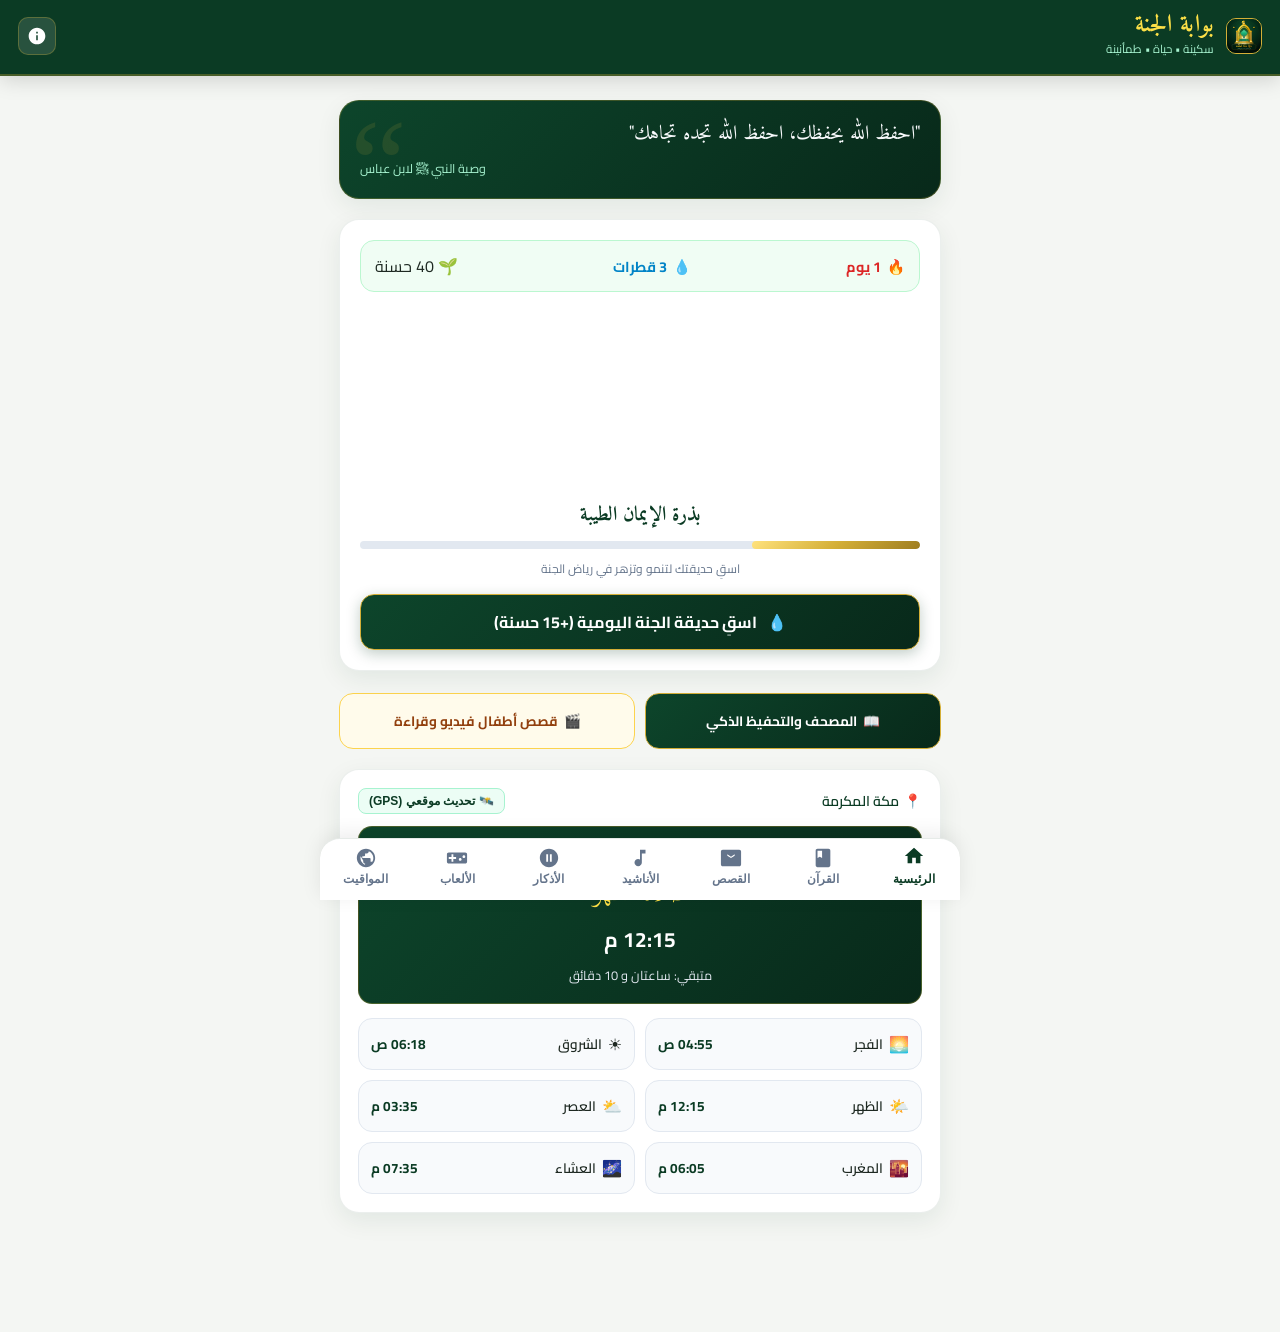
==== android/app/src/main/assets/www/index.html @ a948cb8a "Release: Bawwabat Al-Jannah v2.0 - Complete Interactive Islamic App by Eng. Islam Anwar Al-Fejem" ====
<!DOCTYPE html>
<html lang="ar" dir="rtl">
<head>
  <meta charset="UTF-8">
  <meta name="viewport" content="width=device-width, initial-scale=1.0, maximum-scale=1.0, user-scalable=no, viewport-fit=cover">
  <title>بوابة الجنة | طريقك إلى الفردوس الأعلى</title>
  <meta name="description" content="تطبيق إسلامي وثقافي وترفيهي فخم - قرآن كريم، تكرار للتحفيظ، قصص أطفال فيديو وقراءة، أناشيد، ومواقيت صلاة">
  <meta name="theme-color" content="#0B3B24">
  <meta name="apple-mobile-web-app-capable" content="yes">
  <meta name="apple-mobile-web-app-status-bar-style" content="black-translucent">
  <meta name="apple-mobile-web-app-title" content="بوابة الجنة">
  <link rel="icon" type="image/svg+xml" href="./assets/icons/app-icon.svg">
  <link rel="manifest" href="./manifest.json">
  
  <!-- CSS Stylesheets -->
  <link rel="stylesheet" href="./css/style.css">
  <link rel="stylesheet" href="./css/responsive.css">
  <link rel="stylesheet" href="./css/animations.css">
</head>
<body>

  <!-- ===================================================================
       الشريط العلوي (App Header)
  =================================================================== -->
  <header class="app-header">
    <div class="header-brand">
      <img src="./assets/icons/app-icon.svg" alt="شعار بوابة الجنة" class="header-logo-icon">
      <div class="header-title-group">
        <h1 id="top-bar-title">بوابة الجنة</h1>
        <span>سكينة • حياة • طمأنينة</span>
      </div>
    </div>
    <div class="header-actions">
      <button class="btn-header-icon" id="btn-header-about" title="حول التطبيق والتوثيق">
        <svg viewBox="0 0 24 24" width="20" height="20" fill="currentColor">
          <path d="M12 2C6.48 2 2 6.48 2 12s4.48 10 10 10 10-4.48 10-10S17.52 2 12 2zm1 15h-2v-6h2v6zm0-8h-2V7h2v2z"/>
        </svg>
      </button>
    </div>
  </header>

  <!-- ===================================================================
       حاوية الشاشات الرئيسية
  =================================================================== -->
  <main class="app-container">

    <!-- 1. الشاشة الرئيسية (Home Screen) -->
    <section class="app-screen active" id="screen-home">
      <!-- الاقتباس والنفحة اليومية -->
      <div class="daily-quote-card">
        <span class="quote-badge">إشراقة اليوم المباركة</span>
        <div class="quote-body" id="daily-quote-text">"أَلَا بِذِكْرِ اللَّهِ تَطْمَئِنُّ الْقُلُوبُ"</div>
        <div class="quote-source" id="daily-quote-source">سورة الرعد: 28</div>
      </div>

      <!-- حديقة الفردوس الافتراضية (نظام الجذب الذكي والإدمان الإيجابي) -->
      <div class="garden-hero-card">
        <div class="garden-stats-bar">
          <div class="streak-pill">
            <span>🔥</span>
            <span id="streak-count-val">1 يوم</span>
          </div>
          <div class="water-pill">
            <span>💧</span>
            <span id="water-drops-val">3 قطرات</span>
          </div>
          <div class="xp-pill">
            <span>🌱</span>
            <span id="garden-xp-val">40 حسنة</span>
          </div>
        </div>

        <div class="garden-visual-stage" id="garden-visual-stage">
          <!-- يتم حقن رسمة الشجرة التفاعلية هنا -->
        </div>

        <div class="garden-level-tag" id="garden-level-name">بذرة الإيمان الطيبة</div>
        <div class="garden-progress-wrapper">
          <div class="garden-progress-bar" id="garden-progress-bar" style="width: 30%;"></div>
        </div>
        <div class="garden-progress-label" id="garden-progress-label">اسقِ حديقتك لتنمو وتزهر في رياض الجنة</div>

        <button class="btn-water-garden" id="btn-water-garden">
          <span>💧</span>
          <span>اسقِ حديقة الجنة اليومية (+15 حسنة)</span>
        </button>

        <!-- أوسمة وشارات الإنجاز -->
        <div class="garden-badges-list" id="garden-badges-list">
          <!-- محقونة برمجياً -->
        </div>
      </div>

      <!-- روابط الوصول السريع لأقسام الصغار والقرآن -->
      <div style="display: grid; grid-template-columns: 1fr 1fr; gap: 10px; margin-bottom: 20px;">
        <button class="btn-kids-action btn-read" data-goto="quran" style="padding: 14px 10px;">
          <span>📖</span>
          <span>المصحف والتحفيظ الذكي</span>
        </button>
        <button class="btn-kids-action btn-watch" data-goto="kids_stories" style="padding: 14px 10px;">
          <span>🎬</span>
          <span>قصص أطفال فيديو وقراءة</span>
        </button>
      </div>

      <!-- بطاقة مواقيت الصلاة السريعة والعد التنازلي -->
      <div class="prayer-summary-card">
        <div class="location-bar">
          <div class="city-pill">
            <span>📍</span>
            <span id="current-city-label">مكة المكرمة</span>
          </div>
          <button class="btn-gps" id="btn-gps-location">
            <span>🛰️</span>
            <span>تحديث موقعي (GPS)</span>
          </button>
        </div>

        <div class="next-prayer-hero">
          <div class="next-prayer-title">الصلاة القادمة بإذن الله</div>
          <div class="next-prayer-name" id="next-prayer-name">صلاة الظهر</div>
          <div class="next-prayer-time" id="next-prayer-time">12:15 م</div>
          <div class="next-prayer-countdown" id="next-prayer-countdown">متبقي: ساعتان و 10 دقائق</div>
        </div>

        <div class="prayers-grid">
          <div class="prayer-grid-item">
            <div class="prayer-label-group">
              <span>🌅</span>
              <span class="prayer-name">الفجر</span>
            </div>
            <span class="prayer-time-val" id="time-fajr">04:55 ص</span>
          </div>
          <div class="prayer-grid-item">
            <div class="prayer-label-group">
              <span>☀️</span>
              <span class="prayer-name">الشروق</span>
            </div>
            <span class="prayer-time-val" id="time-sunrise">06:18 ص</span>
          </div>
          <div class="prayer-grid-item">
            <div class="prayer-label-group">
              <span>🌤️</span>
              <span class="prayer-name">الظهر</span>
            </div>
            <span class="prayer-time-val" id="time-dhuhr">12:15 م</span>
          </div>
          <div class="prayer-grid-item">
            <div class="prayer-label-group">
              <span>⛅</span>
              <span class="prayer-name">العصر</span>
            </div>
            <span class="prayer-time-val" id="time-asr">03:35 م</span>
          </div>
          <div class="prayer-grid-item">
            <div class="prayer-label-group">
              <span>🌇</span>
              <span class="prayer-name">المغرب</span>
            </div>
            <span class="prayer-time-val" id="time-maghrib">06:05 م</span>
          </div>
          <div class="prayer-grid-item">
            <div class="prayer-label-group">
              <span>🌌</span>
              <span class="prayer-name">العشاء</span>
            </div>
            <span class="prayer-time-val" id="time-isha">07:35 م</span>
          </div>
        </div>
      </div>
    </section>

    <!-- 2. شاشة القرآن الكريم الشامل والتحفيظ الذكي -->
    <section class="app-screen" id="screen-quran">
      <div class="quran-header-bar">
        <input type="text" id="quran-search-input" class="quran-search-input" placeholder="🔍 ابحث عن سورة بالاسم أو الرقم...">
      </div>

      <!-- بطاقة ميزة تكرار التحفيظ للأطفال والكبار -->
      <div style="background: #FEFCE8; border: 1.5px solid #FDE047; border-radius: var(--radius-md); padding: 12px 14px; margin-bottom: 14px; display: flex; align-items: center; gap: 10px;">
        <span style="font-size: 1.8rem;">🔁</span>
        <div>
          <div style="font-weight: bold; color: #854D0E; font-size: 0.95rem;">ميزة التحفيظ الذكي والتكرار</div>
          <div style="font-size: 0.78rem; color: #713F12;">اختر أي سورة واضغط على (حَفِّظْ) لتكرار الآيات مع ترديد الأطفال بصوت الشيخ الحصري!</div>
        </div>
      </div>

      <div id="quran-surahs-list">
        <!-- محقونة برمجياً -->
      </div>
    </section>

    <!-- 3. شاشة قصص الأطفال الدينية والتربوية (فيديو وقراءة) -->
    <section class="app-screen" id="screen-kids_stories">
      <div style="background: var(--emerald-gradient); color: #FFF; border-radius: var(--radius-md); padding: 16px; margin-bottom: 16px; border: 1.5px solid var(--gold-primary);">
        <h3 style="font-family: 'Amiri', serif; font-size: 1.4rem; color: var(--gold-light); margin-bottom: 4px;">مسرح وقصص براعم الجنة 🌟</h3>
        <p style="font-size: 0.85rem; color: #A7F3D0; line-height: 1.5;">مكتبة ساحرة من قصص بر الأم، عظمة الصلاة، ومواقف الأنبياء معروضة بالقراءة التفاعلية والفيديو الممتع!</p>
      </div>

      <div class="kids-stories-cards-grid" id="kids-stories-cards-grid">
        <!-- محقونة برمجياً -->
      </div>
    </section>

    <!-- 4. شاشة الصوتيات والأناشيد المبهجة بدون إيقاع -->
    <section class="app-screen" id="screen-audio">
      <div style="background: #FFFBEB; border: 1px solid #FDE68A; border-radius: var(--radius-md); padding: 12px 14px; margin-bottom: 14px;">
        <span style="font-weight: bold; color: #92400E; font-size: 0.9rem;">أناشيد وتلاوات نقية بدون إيقاع 🎶</span>
        <p style="font-size: 0.78rem; color: #78350F; margin-top: 2px;">أناشيد مبهجة للأطفال عن الأم والصلاة، وتلاوات قرآنية خاشعة تبعث على السكينة.</p>
      </div>

      <div class="audio-tracks-list" id="audio-tracks-list">
        <!-- محقونة برمجياً -->
      </div>
    </section>

    <!-- 5. شاشة الأذكار وحصن المسلم والرقية -->
    <section class="app-screen" id="screen-dhikr">
      <!-- المسبحة الإلكترونية الذكية -->
      <div class="tasbeeh-card">
        <select class="tasbeeh-phrase-select" id="tasbeeh-phrase-select">
          <option value="سبحان الله وبحمده">سُبْحَانَ اللَّهِ وَبِحَمْدِهِ</option>
          <option value="الحمد لله">الْحَمْدُ لِلَّهِ</option>
          <option value="لا إله إلا الله">لَا إِلَهَ إِلَّا اللَّهُ</option>
          <option value="الله أكبر">اللَّهُ أَكْبَرُ</option>
          <option value="أستغفر الله وأتوب إليه">أَسْتَغْفِرُ اللَّهَ وَأَتُوبُ إِلَيْهِ</option>
          <option value="اللهم صل وسلم على نبينا محمد">اللَّهُمَّ صَلِّ وَسَلِّمْ عَلَى نَبِيِّنَا مُحَمَّدٍ</option>
          <option value="لا حول ولا قوة إلا بالله">لَا حَوْلَ وَلَا قُوَّةَ إِلَّا بِاللَّهِ</option>
        </select>

        <button class="tasbeeh-ring-btn" id="tasbeeh-click-btn">
          <span class="tasbeeh-val" id="tasbeeh-display-val">0</span>
          <span class="tasbeeh-label">اضغط للتسبيح</span>
        </button>

        <div class="tasbeeh-controls">
          <button class="btn-reset-tasbeeh" id="btn-reset-tasbeeh">تصفير العداد</button>
          <div class="tasbeeh-total-text">مجموع التسبيحات: <strong id="tasbeeh-total-val">0</strong></div>
        </div>
      </div>

      <!-- فئات الأذكار والرقية الشرعية -->
      <div class="dhikr-tabs-nav" id="dhikr-tabs-nav">
        <!-- محقونة برمجياً -->
      </div>

      <div class="dhikr-items-list" id="dhikr-items-list">
        <!-- محقونة برمجياً -->
      </div>
    </section>

    <!-- 6. شاشة الألعاب والألغاز الخرافية (الإدمان الإيجابي) -->
    <section class="app-screen" id="screen-games">
      <!-- لعبة بطاقات الجنة السحرية (Memory Match Game) -->
      <div class="memory-game-card">
        <div class="game-card-header">
          <div class="game-title">لعبة بطاقات الجنة السحرية 🎴</div>
          <button class="btn-reset-tasbeeh" id="btn-restart-memory" style="background: var(--gold-gradient); color: #062215;">لعبة جديدة 🔄</button>
        </div>
        <p style="font-size: 0.8rem; color: var(--text-muted); margin-bottom: 10px;">طابق أزواج الرموز الإيمانية بأقل عدد حركات لكسب ماء الحديقة والحسنات:</p>
        
        <div class="memory-stats-bar">
          <div>الحركات: <span id="memory-moves-val" style="color: var(--primary-emerald);">0</span></div>
          <div>التطابق: <span id="memory-matches-val" style="color: var(--gold-primary);">0/8</span></div>
          <div>الوقت: <span id="memory-timer-val" style="color: #0284C7;">00:00</span></div>
        </div>

        <div class="memory-board-grid" id="memory-board-grid"></div>

        <div class="memory-victory-modal" id="memory-victory-modal" style="display: none;">
          <h3 style="color: #166534; margin-bottom: 6px;">مبارك يا بطل! انتصار رائع 🏆✨</h3>
          <p style="font-size: 0.9rem; margin-bottom: 10px;">أتممت اللعبة في <strong id="victory-moves-val"></strong> واستغرقت <strong id="victory-time-val"></strong></p>
          <div style="font-weight: bold; color: var(--gold-primary);">نلت +30 حسنة وقطرة ماء إضافية لحديقتك! 💧🌱</div>
        </div>
      </div>

      <!-- تحدي بوابة الجنة الثقافي -->
      <div class="quiz-game-card">
        <div class="game-card-header">
          <div class="game-title">مسابقة فرسان الجنة الثقافية ⚔️</div>
          <span class="quiz-progress-badge" id="quiz-progress-text">السؤال 1 من 8</span>
        </div>

        <div id="quiz-active-area">
          <div class="quiz-question-title" id="quiz-question-title">جارٍ تحميل السؤال...</div>
          <div class="quiz-options-list" id="quiz-options-list"></div>
          <div class="quiz-feedback-box" id="quiz-feedback-box" style="display: none;"></div>
          <button class="btn-game-action" id="btn-next-question" style="display: none;">السؤال التالي ⬅️</button>
        </div>

        <div id="quiz-summary-area" style="display: none; text-align: center; padding: 20px 0;">
          <h3 style="color: var(--primary-emerald); margin-bottom: 8px;">مبارك! أتممت التحدي بنجاح 🏆</h3>
          <p style="font-size: 1.1rem; margin-bottom: 14px;">نتيجتك: <strong id="quiz-final-score">8 من 8</strong></p>
          <button class="btn-game-action" id="btn-restart-quiz">خوض التحدي من جديد 🔄</button>
        </div>
      </div>

      <!-- لغز اليوم -->
      <div class="riddle-game-card">
        <div class="game-card-header">
          <div class="game-title">لغز وفكرة اليوم 💡</div>
        </div>
        <p id="riddle-title" style="font-size: 1rem; font-weight: 600; line-height: 1.6; margin-bottom: 10px;"></p>
        <div id="riddle-hint-text" style="font-size: 0.8rem; color: var(--text-muted); margin-bottom: 12px;"></div>
        <div id="riddle-answer-box" style="display: none; background: #ECFDF5; border: 1px solid #A7F3D0; color: #065F46; padding: 12px; border-radius: 8px; font-weight: bold; margin-bottom: 12px;"></div>
        <div style="display: flex; gap: 10px;">
          <button class="btn-game-action" id="btn-reveal-riddle">اكشف الإجابة 🔍</button>
          <button class="btn-game-action" id="btn-next-riddle" style="background: #FFF; color: var(--primary-emerald); border-color: #CBD5E1;">لغز آخر 🎲</button>
        </div>
      </div>

      <!-- لعبة ترتيب كلمات الحديث الشريف -->
      <div class="word-game-card">
        <div class="game-card-header">
          <div class="game-title">رتّب الحديث النبوي الشريف 📜</div>
        </div>
        <p style="font-size: 0.85rem; color: var(--text-muted);">انقر على الكلمات بالترتيب الصحيح لتكوين الحديث النبوي الشريف:</p>
        <div class="word-arranged-container" id="word-arranged-container"></div>
        <div class="word-pool-container" id="word-pool-container"></div>
        <div class="word-game-result" id="word-game-result" style="display: none;"></div>
        <div style="display: flex; gap: 10px; margin-top: 10px;">
          <button class="btn-game-action" id="btn-check-word-arrange">تحقق من الترتيب ✨</button>
          <button class="btn-game-action" id="btn-reset-word-arrange" style="background: #FEE2E2; color: #DC2626; border-color: #FCA5A5;">إعادة 🔄</button>
        </div>
      </div>
    </section>

    <!-- 7. شاشة أدوات المسلم والمواقيت والقبلة الحية -->
    <section class="app-screen" id="screen-tools">
      <!-- اختيار المدينة وتحديد الموقع -->
      <div class="prayer-summary-card">
        <div class="location-bar">
          <span style="font-weight: bold; color: var(--primary-emerald);">تحديد موقعك لمواقيت دقيقة:</span>
        </div>
        <select id="city-selector" style="width: 100%; padding: 10px; border-radius: 8px; border: 1px solid #CBD5E1; margin-bottom: 10px; font-family: 'Cairo', sans-serif;">
          <option value="مكة المكرمة (أم القرى)">مكة المكرمة (أم القرى)</option>
          <option value="المدينة المنورة">المدينة المنورة</option>
          <option value="القدس الشريف">القدس الشريف</option>
          <option value="القاهرة">القاهرة</option>
          <option value="الرياض">الرياض</option>
          <option value="دبي">دبي</option>
          <option value="عَمّان">عَمّان</option>
          <option value="بغداد">بغداد</option>
          <option value="إسطنبول">إسطنبول</option>
          <option value="الرباط">الرباط</option>
        </select>
        <div id="location-status-text" style="font-size: 0.78rem; color: var(--text-muted); margin-bottom: 14px;"></div>

        <h4 style="color: var(--primary-emerald); margin: 14px 0 8px; font-size: 0.95rem;">التحكم بتنبيهات الأذان لكل صلاة:</h4>
        <div style="display: flex; flex-direction: column; gap: 8px;">
          <label style="display: flex; justify-content: space-between; align-items: center; background: #F8FAFC; padding: 8px 12px; border-radius: 8px; font-size: 0.88rem;">
            <span>أذان الفجر</span>
            <input type="checkbox" id="notif-fajr" class="prayer-notif-switch" checked>
          </label>
          <label style="display: flex; justify-content: space-between; align-items: center; background: #F8FAFC; padding: 8px 12px; border-radius: 8px; font-size: 0.88rem;">
            <span>أذان الظهر</span>
            <input type="checkbox" id="notif-dhuhr" class="prayer-notif-switch" checked>
          </label>
          <label style="display: flex; justify-content: space-between; align-items: center; background: #F8FAFC; padding: 8px 12px; border-radius: 8px; font-size: 0.88rem;">
            <span>أذان العصر</span>
            <input type="checkbox" id="notif-asr" class="prayer-notif-switch" checked>
          </label>
          <label style="display: flex; justify-content: space-between; align-items: center; background: #F8FAFC; padding: 8px 12px; border-radius: 8px; font-size: 0.88rem;">
            <span>أذان المغرب</span>
            <input type="checkbox" id="notif-maghrib" class="prayer-notif-switch" checked>
          </label>
          <label style="display: flex; justify-content: space-between; align-items: center; background: #F8FAFC; padding: 8px 12px; border-radius: 8px; font-size: 0.88rem;">
            <span>أذان العشاء</span>
            <input type="checkbox" id="notif-isha" class="prayer-notif-switch" checked>
          </label>
        </div>
      </div>

      <!-- بوصلة القبلة التفاعلية الحية -->
      <div class="qibla-card">
        <h3 style="font-family: 'Amiri', serif; color: var(--primary-emerald); font-size: 1.5rem;">بوصلة القبلة التفاعلية الحية</h3>
        <p style="font-size: 0.8rem; color: var(--text-muted); margin-bottom: 10px;">وجّه هاتفك نحو الكعبة المشرفة في مكة المكرمة</p>
        
        <button id="btn-qibla-permission" style="display: none; background: var(--gold-primary); color: #062215; border: none; padding: 6px 14px; border-radius: 20px; font-weight: bold; margin-bottom: 10px; cursor: pointer;">
          تفعيل حساس الحركة في الهاتف 🧭
        </button>

        <div class="compass-container" id="compass-container">
          <div class="compass-disc" id="compass-disc">
            <span class="compass-marker marker-n">ش</span>
            <span class="compass-marker marker-s">ج</span>
            <span class="compass-marker marker-e">ق</span>
            <span class="compass-marker marker-w">غ</span>
          </div>
          <div class="kaaba-needle" id="kaaba-needle">
            <span class="kaaba-icon-pointer">🕋</span>
          </div>
          <div class="compass-center-pivot"></div>
        </div>

        <div class="qibla-angle-badge">زاوية القبلة: <span id="qibla-angle-val">0°</span></div>
        <div class="qibla-status-desc" id="qibla-status-desc">جارٍ موازنة الحساسات...</div>

        <!-- شريط تحريك تجريبي للأجهزة التي لا تملك حساس جيروسكوب -->
        <div style="margin-top: 16px; padding: 10px; background: #F8FAFC; border-radius: 8px;">
          <div style="font-size: 0.75rem; color: var(--text-muted); margin-bottom: 4px;">تجربة تدوير الهاتف يدوياً (للاختبار والمحاكاة):</div>
          <input type="range" id="qibla-manual-slider" min="0" max="360" value="0" style="width: 100%; accent-color: var(--primary-emerald);">
        </div>
      </div>
    </section>

    <!-- 8. شاشة حول التطبيق والتوثيق الحصري الصارم -->
    <section class="app-screen" id="screen-about">
      <div class="about-hero-card">
        <img src="./assets/icons/app-icon.svg" alt="بوابة الجنة" class="about-app-logo">
        <h2 class="about-title">تطبيق بوابة الجنة</h2>
        <div class="about-version">الإصدار 2.0.0 الماسي (النسخة المتكاملة للمتاجر)</div>

        <!-- التوثيق الرسمي الصارم والحصري كما طلب المستخدم نصاً دون أي تعديل -->
        <div class="official-credits-banner">
          <div class="credits-badge-label">التوثيق والحقوق الحصرية</div>
          <p class="official-statement-text">
            تم عمل وتطوير هذا التطبيق بواسطة <span class="gold-highlight">المهندسة إسلام أنور الفجم</span>
          </p>
        </div>

        <p style="font-size: 0.9rem; line-height: 1.7; color: var(--text-dark); margin: 16px 0;">
          تطبيق "بوابة الجنة" صُمّم بعناية ليكون دليلك ورفيقك اليومي نحو الفردوس الأعلى، جامعاً بين القرآن الكريم وتكرار التحفيظ للأطفال، قصص بر الوالدين والصلاة، الألعاب الذكية الإدمانية، والسكينة الإيمانية.
        </p>

        <!-- سياسة الخصوصية وحماية الملفات -->
        <div class="privacy-notice-box">
          <h4>🛡️ الخصوصية التامة وحماية البيانات:</h4>
          <p>
            • جميع بياناتك من تتابع الأيام، سقاية الحديقة، والتسبيحات تُحفظ محلياً 100% داخل هاتفك ولا تُرسل لأي خادم خارجي.<br>
            • إحداثيات الموقع الجغرافي تُستخدم فقط داخل جهازك لحساب مواقيت الصلاة واتجاه القبلة ولا يتم تسجيلها نهائياً.<br>
            • التطبيق خالٍ تماماً من الإعلانات المزعجة ومن أي علامات تجارية أو استضافات خارجية.
          </p>
        </div>
      </div>
    </section>

  </main>

  <!-- ===================================================================
       المشغل الصوتي المصغر (Mini Floating Audio Player)
  =================================================================== -->
  <div class="mini-player" id="mini-player">
    <div class="mini-progress-bar">
      <div class="mini-progress-fill" id="mini-progress-fill"></div>
    </div>
    <div class="mini-player-left">
      <div class="mini-track-icon">
        <svg viewBox="0 0 24 24" width="20" height="20" fill="currentColor">
          <path d="M12 3v10.55c-.59-.34-1.27-.55-2-.55-2.21 0-4 1.79-4 4s1.79 4 4 4 4-1.79 4-4V7h4V3h-6z"/>
        </svg>
      </div>
      <div class="mini-track-meta">
        <div class="mini-track-title" id="mini-track-title">تلاوة خاشعة</div>
        <div class="mini-track-artist" id="mini-track-artist">مشاري العفاسي</div>
      </div>
    </div>
    <div class="mini-player-controls">
      <button class="btn-mini-play" id="mini-play-btn" title="تشغيل / إيقاف">
        <svg viewBox="0 0 24 24" width="20" height="20" fill="currentColor">
          <path id="mini-play-icon" d="M8 5v14l11-7z"/>
        </svg>
      </button>
    </div>
  </div>

  <!-- ===================================================================
       مشغل الصوت الكامل (Full Screen Modal Player)
  =================================================================== -->
  <div class="full-player-modal" id="full-player-modal">
    <div class="player-modal-top">
      <button class="btn-modal-close" id="player-modal-close">✕</button>
      <span style="font-weight: 600; font-size: 0.9rem; color: var(--gold-light);">مشغل بوابة الجنة الصوتي</span>
      <div style="width: 40px;"></div>
    </div>

    <div class="player-modal-center">
      <div class="player-vinyl-disc" id="player-vinyl-disc">
        <div class="disc-inner-artwork" style="font-size: 1rem; text-align: center; line-height: 1.2;">بوابة<br>الجنة</div>
      </div>
      <span class="full-track-category" id="full-track-category">تلاوات خاشعة</span>
      <h2 class="full-track-title" id="full-track-title">سورة الفاتحة وآية الكرسي</h2>
      <div class="full-track-artist" id="full-track-artist">الشيخ مشاري راشد العفاسي</div>
    </div>

    <div class="player-modal-bottom">
      <div class="player-slider-row">
        <input type="range" class="player-progress-input" id="player-progress" min="0" max="100" value="0">
        <div class="player-time-labels">
          <span id="player-current-time">00:00</span>
          <span id="player-total-time">00:00</span>
        </div>
      </div>

      <div class="player-controls-row">
        <button class="btn-player-action" id="player-prev-btn" title="السابق">
          <svg viewBox="0 0 24 24" width="28" height="28" fill="currentColor">
            <path d="M6 6h2v12H6zm3.5 6l8.5 6V6z"/>
          </svg>
        </button>
        <button class="btn-full-play" id="full-play-btn" title="تشغيل / إيقاف">
          <svg viewBox="0 0 24 24" width="32" height="32" fill="currentColor">
            <path id="full-play-icon" d="M8 5v14l11-7z"/>
          </svg>
        </button>
        <button class="btn-player-action" id="player-next-btn" title="التالي">
          <svg viewBox="0 0 24 24" width="28" height="28" fill="currentColor">
            <path d="M6 18l8.5-6L6 6v12zM16 6v12h2V6h-2z"/>
          </svg>
        </button>
      </div>

      <div class="player-options-row">
        <button class="btn-player-opt" id="player-loop-btn" title="تكرار المقطع">تكرار 🔁</button>
        <button class="btn-player-opt" id="player-speed-btn" title="سرعة التشغيل">1.0x</button>
        <button class="btn-player-opt" id="player-sleep-btn" title="مؤقت النوم لإيقاف الصوت تلقائياً">مؤقت ⏱️</button>
      </div>
    </div>
  </div>

  <!-- ===================================================================
       نافذة المصحف الشريف وعرض الآيات المريح مع شريط تكرار التحفيظ
  =================================================================== -->
  <div class="quran-mushaf-modal" id="quran-mushaf-modal">
    <div class="mushaf-modal-header">
      <button class="btn-modal-close" id="btn-close-quran-reader">✕</button>
      <div style="text-align: center;">
        <div class="mushaf-header-title" id="mushaf-surah-title">سُورَةُ الفَاتِحَة</div>
        <div class="mushaf-header-sub" id="mushaf-surah-meta">مكية • 7 آيات</div>
      </div>
      <div style="display: flex; gap: 6px;">
        <button id="btn-quran-font-plus" style="background: rgba(255,255,255,0.15); border: none; color: #FFF; width: 34px; height: 34px; border-radius: 8px; font-weight: bold; cursor: pointer;">A+</button>
        <button id="btn-quran-font-minus" style="background: rgba(255,255,255,0.15); border: none; color: #FFF; width: 34px; height: 34px; border-radius: 8px; font-weight: bold; cursor: pointer;">A-</button>
      </div>
    </div>

    <div class="mushaf-reader-body">
      <div class="mushaf-basmalah" id="mushaf-basmalah">بِسْمِ اللَّهِ الرَّحْمَٰنِ الرَّحِيمِ</div>
      <div class="mushaf-ayahs-box" id="mushaf-ayahs-box">
        <!-- محقونة برمجياً -->
      </div>
    </div>

    <!-- شريط تكرار التحفيظ للأطفال والكبار -->
    <div class="mushaf-memorize-dock">
      <div style="display: flex; justify-content: space-between; align-items: center;">
        <select id="quran-reciter-select" style="padding: 4px 8px; border-radius: 6px; border: 1px solid #CBD5E1; font-family: 'Cairo', sans-serif; font-size: 0.78rem; font-weight: bold; color: var(--primary-emerald); max-width: 65%;">
          <!-- محقونة برمجياً -->
        </select>
        <span class="quran-repeat-live-badge" id="quran-repeat-live-badge">جاهز للتحفيظ</span>
      </div>

      <div class="memorize-repeat-row">
        <span style="font-size: 0.75rem; font-weight: bold; color: var(--text-dark);">مرات التكرار:</span>
        <div class="repeat-pills-group">
          <button class="btn-repeat-pill" data-repeat="1">1x</button>
          <button class="btn-repeat-pill active" data-repeat="3">3x</button>
          <button class="btn-repeat-pill" data-repeat="5">5x</button>
          <button class="btn-repeat-pill" data-repeat="10">10x</button>
          <button class="btn-repeat-pill" data-repeat="-1">دائم ♾️</button>
        </div>
      </div>

      <button class="btn-memorize-play" id="btn-quran-memorize-play">
        <span>🔁</span>
        <span>بدء التكرار والتحفيظ الذكي</span>
      </button>
    </div>
  </div>

  <!-- ===================================================================
       قارئ قصص الأطفال التفاعلي
  =================================================================== -->
  <div class="kids-reader-modal" id="kids-reader-modal">
    <div class="story-reader-header">
      <button class="btn-modal-close" id="btn-close-kids-reader">✕</button>
      <span style="color: var(--gold-light); font-weight: bold;">قصص بوابة الجنة التربوية</span>
      <div style="width: 40px;"></div>
    </div>
    <div class="kids-reader-body">
      <h2 style="font-family: 'Amiri', serif; font-size: 1.6rem; color: var(--primary-emerald);" id="kids-reader-title"></h2>
      <div style="font-size: 0.82rem; color: var(--text-muted); margin-bottom: 16px;" id="kids-reader-category"></div>
      <div id="kids-reader-body"></div>
      <div id="kids-reader-lessons"></div>
      <div id="kids-story-quiz-area"></div>
    </div>
  </div>

  <!-- ===================================================================
       مسرح القصة الكرتوني والفيديو المشوق لقصص الأطفال
  =================================================================== -->
  <div class="kids-video-modal" id="kids-video-modal">
    <div class="story-reader-header">
      <button class="btn-modal-close" id="btn-close-video-theater">✕</button>
      <span style="color: var(--gold-light); font-weight: bold;" id="kids-video-title">مسرح بوابة الجنة</span>
      <div style="width: 40px;"></div>
    </div>
    
    <div style="flex-grow: 1; overflow-y: auto; display: flex; flex-direction: column; align-items: center; padding: 16px 16px calc(20px + var(--safe-bottom));">
      <!-- أزرار تبديل نمط العرض -->
      <div class="theater-mode-tabs">
        <button class="theater-tab-btn active" id="tab-btn-interactive-stage">🎬 مسرح المشاهد التفاعلي</button>
        <button class="theater-tab-btn" id="tab-btn-video-stream">📺 بث الفيديو المباشر</button>
      </div>

      <!-- 1. بطاقة المسرح الكرتوني التفاعلي (جاهزة 100% وتعمل دون انقطاع) -->
      <div class="interactive-theater-card" id="theater-stage-container">
        <div class="theater-scene-badge" id="theater-scene-badge">المشهد 1 من 4</div>
        <div class="theater-scene-stage" id="theater-scene-stage">
          <div class="scene-anim-char pop-in">👦🧕</div>
        </div>
        <h3 class="theater-scene-title" id="theater-scene-title">إشراقة الصباح وتقبيل يد الأم</h3>
        <p class="theater-scene-desc" id="theater-scene-desc">كان سعد يستيقظ مبكراً كل يوم، فيذهب إلى غرفة أمه يقبل رأسها ويديها بحنان ويسألها عن رضاها.</p>
        
        <div class="theater-controls-row">
          <button class="btn-scene-nav" id="btn-theater-prev-scene">السابق ◀</button>
          <button class="btn-scene-narration" id="btn-theater-narration">
            <span>🎙️</span>
            <span>استمع لرواية المشهد</span>
          </button>
          <button class="btn-scene-nav" id="btn-theater-next-scene">▶ التالي</button>
        </div>
        <div id="theater-yt-link-box"></div>
      </div>

      <!-- 2. حاوية بث الفيديو المباشر -->
      <div class="kids-video-frame-container" id="theater-video-container" style="display: none; width: 100%; max-width: 520px;">
        <iframe id="kids-video-iframe" src="" allowfullscreen allow="autoplay"></iframe>
      </div>

      <p style="color: var(--text-muted); font-size: 0.8rem; margin-top: 14px; text-align: center;">
        🌟 مسرح بوابة الجنة لغرس القيم الإيمانية وبر الوالدين والصلاة في قلوب أحبابنا الصغار.
      </p>
    </div>
  </div>

  <!-- ===================================================================
       شريط التنقل السفلي (Bottom Navigation)
  =================================================================== -->
  <nav class="bottom-nav">
    <button class="bottom-nav-item active" data-tab="home">
      <svg viewBox="0 0 24 24"><path d="M10 20v-6h4v6h5v-8h3L12 3 2 12h3v8z"/></svg>
      <span>الرئيسية</span>
    </button>
    <button class="bottom-nav-item" data-tab="quran">
      <svg viewBox="0 0 24 24"><path d="M18 2H6c-1.1 0-2 .9-2 2v16c0 1.1.9 2 2 2h12c1.1 0 2-.9 2-2V4c0-1.1-.9-2-2-2zM6 4h5v8l-2.5-1.5L6 12V4z"/></svg>
      <span>القرآن</span>
    </button>
    <button class="bottom-nav-item" data-tab="kids_stories">
      <svg viewBox="0 0 24 24"><path d="M21 3H3c-1.1 0-2 .9-2 2v14c0 1.1.9 2 2 2h18c1.1 0 2-.9 2-2V5c0-1.1-.9-2-2-2zm-9 9l-4-2.5V8l4 2.5 4-2.5v1.5L12 12z"/></svg>
      <span>القصص</span>
    </button>
    <button class="bottom-nav-item" data-tab="audio">
      <svg viewBox="0 0 24 24"><path d="M12 3v10.55c-.59-.34-1.27-.55-2-.55-2.21 0-4 1.79-4 4s1.79 4 4 4 4-1.79 4-4V7h4V3h-6z"/></svg>
      <span>الأناشيد</span>
    </button>
    <button class="bottom-nav-item" data-tab="dhikr">
      <svg viewBox="0 0 24 24"><path d="M12 2C6.48 2 2 6.48 2 12s4.48 10 10 10 10-4.48 10-10S17.52 2 12 2zm-1 14H9V8h2v8zm4 0h-2V8h2v8z"/></svg>
      <span>الأذكار</span>
    </button>
    <button class="bottom-nav-item" data-tab="games">
      <svg viewBox="0 0 24 24"><path d="M21 6H3c-1.1 0-2 .9-2 2v8c0 1.1.9 2 2 2h18c1.1 0 2-.9 2-2V8c0-1.1-.9-2-2-2zm-10 7H8v3H6v-3H3v-2h3V8h2v3h3v2zm4.5 2c-.83 0-1.5-.67-1.5-1.5s.67-1.5 1.5-1.5 1.5.67 1.5 1.5-.67 1.5-1.5 1.5zm4-3c-.83 0-1.5-.67-1.5-1.5S18.67 9 19.5 9s1.5.67 1.5 1.5-.67 1.5-1.5 1.5z"/></svg>
      <span>الألعاب</span>
    </button>
    <button class="bottom-nav-item" data-tab="tools">
      <svg viewBox="0 0 24 24"><path d="M12 2C6.5 2 2 6.5 2 12s4.5 10 10 10 10-4.5 10-10S17.5 2 12 2zm1 17.93c-3.95-.49-7-3.85-7-7.93 0-.62.08-1.21.21-1.79L9 15v1c0 1.1.9 2 2 2v1.93zm6.9-2.54c-.26-.81-1-1.39-1.9-1.39h-1v-3c0-.55-.45-1-1-1H8v-2h2c.55 0 1-.45 1-1V7h2c1.1 0 2-.9 2-2v-.41c2.93 1.19 5 4.06 5 7.41 0 2.08-.8 3.97-2.1 5.39z"/></svg>
      <span>المواقيت</span>
    </button>
  </nav>

  <!-- إشعار Toast العائم -->
  <div class="app-toast" id="app-toast"></div>

  <!-- ملفات الجافاسكريبت المنظمة والنظيفة -->
  <script src="./js/content-data.js"></script>
  <script src="./js/quran-data.js"></script>
  <script src="./js/storage.js"></script>
  <script src="./js/audio-player.js"></script>
  <script src="./js/prayer-times.js"></script>
  <script src="./js/qibla.js"></script>
  <script src="./js/garden-game.js"></script>
  <script src="./js/quiz-game.js"></script>
  <script src="./js/memory-game.js"></script>
  <script src="./js/kids-stories.js"></script>
  <script src="./js/quran.js"></script>
  <script src="./js/app.js"></script>
</body>
</html>
---- android/app/src/main/assets/www/css/style.css ----
/* ===================================================================
   رَوْح - نمط وتصميم التطبيق الإسلامي والثقافي الفخم
   هوية الألوان: الزمردي الداكن (#0B3B24)، الذهبي الملكي (#D4AF37)، العاجي الهادئ (#F9FAF8)
=================================================================== */

@import url('https://fonts.googleapis.com/css2?family=Amiri:ital,wght@0,400;0,700;1,400&family=Cairo:wght@400;500;600;700;800&display=swap');

:root {
  --primary-emerald: #0B3B24;
  --primary-emerald-dark: #062215;
  --primary-emerald-light: #135534;
  --emerald-gradient: linear-gradient(135deg, #0D452B 0%, #08291A 100%);
  --gold-primary: #D4AF37;
  --gold-light: #FDE047;
  --gold-gradient: linear-gradient(135deg, #FFE27D 0%, #D4AF37 50%, #9E7D20 100%);
  --gold-glow: 0 0 16px rgba(212, 175, 55, 0.45);
  
  --bg-sand: #F4F6F3;
  --card-bg: #FFFFFF;
  --card-border: rgba(11, 59, 36, 0.08);
  --text-dark: #1E2922;
  --text-muted: #64748B;
  --text-light: #F8FAFC;
  
  --safe-bottom: env(safe-area-inset-bottom, 16px);
  --safe-top: env(safe-area-inset-top, 16px);
  --radius-lg: 20px;
  --radius-md: 14px;
  --radius-sm: 8px;
  --transition: all 0.28s cubic-bezier(0.4, 0, 0.2, 1);
  --shadow-sm: 0 2px 8px rgba(0, 0, 0, 0.04);
  --shadow-md: 0 8px 24px rgba(11, 59, 36, 0.08);
  --shadow-lg: 0 14px 35px rgba(0, 0, 0, 0.12);
}

* {
  box-sizing: border-box;
  margin: 0;
  padding: 0;
  -webkit-tap-highlight-color: transparent;
  user-select: none;
}

body {
  direction: rtl;
  text-align: right;
  font-family: 'Cairo', system-ui, -apple-system, sans-serif;
  background-color: var(--bg-sand);
  color: var(--text-dark);
  min-height: 100vh;
  overflow-x: hidden;
  padding-bottom: calc(75px + var(--safe-bottom));
}

/* إزالة تامة لأي علامات عائمة تابعة للاستضافات */
.netlify-identity-widget,
#netlify-modal,
[class*="badge"],
[id*="badge"] {
  display: none !important;
}

/* ===================================================================
   الشريط العلوي (Top App Bar)
=================================================================== */
.app-header {
  position: sticky;
  top: 0;
  z-index: 90;
  background: var(--primary-emerald);
  color: var(--text-light);
  padding: calc(12px + var(--safe-top)) 18px 14px;
  display: flex;
  justify-content: space-between;
  align-items: center;
  box-shadow: 0 4px 20px rgba(0,0,0,0.15);
  border-bottom: 2px solid rgba(212, 175, 55, 0.3);
}

.header-brand {
  display: flex;
  align-items: center;
  gap: 12px;
}

.header-logo-icon {
  width: 36px;
  height: 36px;
  border-radius: 10px;
  border: 1.5px solid var(--gold-primary);
}

.header-title-group h1 {
  font-family: 'Amiri', serif;
  font-size: 1.5rem;
  line-height: 1.1;
  color: var(--gold-light);
  letter-spacing: 0.5px;
}

.header-title-group span {
  font-size: 0.72rem;
  color: #A7F3D0;
  display: block;
}

.header-actions {
  display: flex;
  align-items: center;
  gap: 10px;
}

.btn-header-icon {
  background: rgba(255, 255, 255, 0.12);
  border: 1px solid rgba(212, 175, 55, 0.3);
  color: #FFF;
  width: 38px;
  height: 38px;
  border-radius: 10px;
  display: flex;
  align-items: center;
  justify-content: center;
  cursor: pointer;
  transition: var(--transition);
}

.btn-header-icon:active {
  transform: scale(0.92);
  background: rgba(212, 175, 55, 0.2);
}

/* ===================================================================
   الحاوية العامة للشاشات
=================================================================== */
.app-container {
  max-width: 580px;
  margin: 0 auto;
  padding: 16px;
}

.app-screen {
  display: none;
  animation: fadeInScreen 0.3s ease-out;
}

.app-screen.active {
  display: block;
}

@keyframes fadeInScreen {
  from { opacity: 0; transform: translateY(8px); }
  to { opacity: 1; transform: translateY(0); }
}

/* ===================================================================
   بطاقة الاقتباس اليومي
=================================================================== */
.daily-quote-card {
  background: var(--emerald-gradient);
  border-radius: var(--radius-lg);
  padding: 18px 20px;
  color: #FFF;
  position: relative;
  overflow: hidden;
  box-shadow: var(--shadow-md);
  margin-bottom: 20px;
  border: 1px solid rgba(212, 175, 55, 0.25);
}

.daily-quote-card::before {
  content: "“";
  position: absolute;
  left: 10px;
  bottom: -30px;
  font-family: serif;
  font-size: 8rem;
  color: rgba(212, 175, 55, 0.12);
  line-height: 1;
  pointer-events: none;
}

.quote-badge {
  font-size: 0.75rem;
  background: rgba(212, 175, 55, 0.25);
  color: var(--gold-light);
  display: inline-block;
  padding: 3px 10px;
  border-radius: 20px;
  margin-bottom: 8px;
  font-weight: 600;
}

.quote-body {
  font-family: 'Amiri', serif;
  font-size: 1.25rem;
  line-height: 1.6;
  color: #F8FAFC;
  margin-bottom: 6px;
}

.quote-source {
  font-size: 0.78rem;
  color: #A7F3D0;
  text-align: left;
}

/* ===================================================================
   حديقة الروح الافتراضية (نظام الجذب الذكي)
=================================================================== */
.garden-hero-card {
  background: var(--card-bg);
  border-radius: var(--radius-lg);
  padding: 20px;
  box-shadow: var(--shadow-md);
  border: 1px solid var(--card-border);
  margin-bottom: 22px;
  text-align: center;
  position: relative;
}

.garden-stats-bar {
  display: flex;
  justify-content: space-between;
  align-items: center;
  background: #F0FDF4;
  padding: 10px 14px;
  border-radius: var(--radius-md);
  margin-bottom: 16px;
  border: 1px solid #BBF7D0;
}

.streak-pill, .water-pill {
  display: flex;
  align-items: center;
  gap: 6px;
  font-weight: 700;
  font-size: 0.9rem;
}

.streak-pill { color: #DC2626; }
.water-pill { color: #0284C7; }

.garden-visual-stage {
  height: 180px;
  position: relative;
  display: flex;
  align-items: center;
  justify-content: center;
  margin: 10px 0;
}

.garden-svg {
  width: 100%;
  height: 100%;
  max-width: 220px;
}

.glowing-garden {
  filter: drop-shadow(0 0 14px rgba(16, 185, 129, 0.35));
}

.garden-level-tag {
  font-family: 'Amiri', serif;
  font-size: 1.25rem;
  color: var(--primary-emerald);
  font-weight: bold;
  margin-bottom: 6px;
}

.garden-progress-wrapper {
  background: #E2E8F0;
  height: 8px;
  border-radius: 4px;
  margin: 8px 0;
  overflow: hidden;
}

.garden-progress-bar {
  height: 100%;
  background: var(--gold-gradient);
  border-radius: 4px;
  transition: width 0.6s ease;
}

.garden-progress-label {
  font-size: 0.75rem;
  color: var(--text-muted);
}

.btn-water-garden {
  margin-top: 14px;
  background: var(--emerald-gradient);
  color: #FFF;
  border: 1px solid var(--gold-primary);
  width: 100%;
  padding: 12px;
  border-radius: var(--radius-md);
  font-size: 1rem;
  font-weight: bold;
  font-family: 'Cairo', sans-serif;
  cursor: pointer;
  display: flex;
  align-items: center;
  justify-content: center;
  gap: 10px;
  box-shadow: 0 4px 14px rgba(11, 59, 36, 0.25);
  transition: var(--transition);
}

.btn-water-garden:active {
  transform: scale(0.98);
}

/* شارات الإنجاز */
.garden-badges-list {
  display: grid;
  grid-template-columns: repeat(3, 1fr);
  gap: 10px;
  margin-top: 16px;
}

.badge-card {
  background: #F8FAFC;
  border-radius: var(--radius-md);
  padding: 10px 6px;
  border: 1px solid #E2E8F0;
  text-align: center;
  transition: var(--transition);
}

.badge-card.unlocked {
  background: #FEFCE8;
  border-color: #FDE047;
}

.badge-card.locked {
  opacity: 0.45;
  filter: grayscale(1);
}

.badge-icon {
  font-size: 1.5rem;
  margin-bottom: 4px;
}

.badge-title {
  font-size: 0.75rem;
  font-weight: 700;
  color: var(--text-dark);
}

.badge-status {
  font-size: 0.65rem;
  color: var(--text-muted);
}

/* ===================================================================
   أدوات المسلم الذكية ومواقيت الصلاة
=================================================================== */
.prayer-summary-card {
  background: var(--card-bg);
  border-radius: var(--radius-lg);
  padding: 18px;
  box-shadow: var(--shadow-md);
  border: 1px solid var(--card-border);
  margin-bottom: 20px;
}

.location-bar {
  display: flex;
  justify-content: space-between;
  align-items: center;
  margin-bottom: 12px;
}

.city-pill {
  font-weight: 600;
  color: var(--primary-emerald);
  font-size: 0.88rem;
  display: flex;
  align-items: center;
  gap: 5px;
}

.btn-gps {
  background: #ECFDF5;
  color: var(--primary-emerald);
  border: 1px solid #A7F3D0;
  border-radius: var(--radius-sm);
  padding: 5px 10px;
  font-size: 0.75rem;
  font-weight: 600;
  cursor: pointer;
  display: flex;
  align-items: center;
  gap: 4px;
}

.next-prayer-hero {
  background: var(--emerald-gradient);
  border-radius: var(--radius-md);
  padding: 16px;
  color: #FFF;
  text-align: center;
  border: 1px solid rgba(212, 175, 55, 0.3);
  margin-bottom: 14px;
}

.next-prayer-title {
  font-size: 0.82rem;
  color: #A7F3D0;
}

.next-prayer-name {
  font-family: 'Amiri', serif;
  font-size: 1.6rem;
  color: var(--gold-light);
  margin: 4px 0;
}

.next-prayer-time {
  font-size: 1.3rem;
  font-weight: 700;
}

.next-prayer-countdown {
  font-size: 0.8rem;
  color: #E2E8F0;
  margin-top: 4px;
}

.prayers-grid {
  display: grid;
  grid-template-columns: repeat(2, 1fr);
  gap: 10px;
}

.prayer-grid-item {
  background: #F8FAFC;
  border: 1px solid #E2E8F0;
  border-radius: var(--radius-md);
  padding: 10px 12px;
  display: flex;
  justify-content: space-between;
  align-items: center;
}

.prayer-grid-item.highlight {
  background: #F0FDF4;
  border-color: #86EFAC;
}

.prayer-label-group {
  display: flex;
  align-items: center;
  gap: 6px;
}

.prayer-name {
  font-size: 0.85rem;
  font-weight: 600;
}

.prayer-time-val {
  font-size: 0.85rem;
  font-weight: 700;
  color: var(--primary-emerald);
}

.prayer-notif-switch {
  cursor: pointer;
  accent-color: var(--primary-emerald);
  transform: scale(1.15);
}

/* ===================================================================
   بوصلة القبلة التفاعلية
=================================================================== */
.qibla-card {
  background: var(--card-bg);
  border-radius: var(--radius-lg);
  padding: 22px 18px;
  box-shadow: var(--shadow-md);
  border: 1px solid var(--card-border);
  text-align: center;
  margin-bottom: 20px;
}

.compass-container {
  width: 250px;
  height: 250px;
  margin: 16px auto;
  position: relative;
  border-radius: 50%;
  border: 4px solid var(--primary-emerald);
  box-shadow: 0 0 20px rgba(11, 59, 36, 0.15);
  display: flex;
  align-items: center;
  justify-content: center;
  background: radial-gradient(circle, #FFFFFF 60%, #F1F5F0 100%);
  transition: border-color 0.4s ease, box-shadow 0.4s ease;
}

.compass-container.qibla-aligned {
  border-color: var(--gold-primary);
  box-shadow: 0 0 30px rgba(212, 175, 55, 0.6);
}

.compass-disc {
  position: absolute;
  width: 100%;
  height: 100%;
  border-radius: 50%;
  transition: transform 0.15s ease-out;
}

.compass-marker {
  position: absolute;
  font-weight: bold;
  font-size: 0.85rem;
  color: var(--text-muted);
}

.marker-n { top: 6px; left: 50%; transform: translateX(-50%); color: #DC2626; font-size: 1rem; }
.marker-s { bottom: 6px; left: 50%; transform: translateX(-50%); }
.marker-e { right: 8px; top: 50%; transform: translateY(-50%); }
.marker-w { left: 8px; top: 50%; transform: translateY(-50%); }

.kaaba-needle {
  position: absolute;
  width: 100%;
  height: 100%;
  display: flex;
  flex-direction: column;
  align-items: center;
  justify-content: flex-start;
  transition: transform 0.15s ease-out;
  pointer-events: none;
}

.kaaba-icon-pointer {
  font-size: 1.8rem;
  margin-top: 14px;
  filter: drop-shadow(0 2px 5px rgba(0,0,0,0.3));
}

.compass-center-pivot {
  width: 16px;
  height: 16px;
  background: var(--gold-gradient);
  border-radius: 50%;
  position: absolute;
  z-index: 5;
  box-shadow: 0 2px 4px rgba(0,0,0,0.3);
}

.qibla-angle-badge {
  display: inline-block;
  background: #F1F5F9;
  padding: 6px 14px;
  border-radius: 20px;
  font-weight: bold;
  font-size: 0.9rem;
  color: var(--primary-emerald);
  margin-top: 8px;
}

.qibla-status-desc {
  font-size: 0.85rem;
  color: var(--text-muted);
  margin-top: 10px;
}

/* ===================================================================
   قسم الأذكار والمسبحة وحصن المسلم
=================================================================== */
.dhikr-tabs-nav {
  display: flex;
  gap: 8px;
  overflow-x: auto;
  padding-bottom: 8px;
  margin-bottom: 16px;
  scrollbar-width: none;
}

.dhikr-tabs-nav::-webkit-scrollbar { display: none; }

.dhikr-tab-pill {
  white-space: nowrap;
  background: #FFF;
  border: 1px solid #E2E8F0;
  border-radius: 30px;
  padding: 8px 16px;
  font-size: 0.85rem;
  font-weight: 600;
  color: var(--text-dark);
  cursor: pointer;
  display: flex;
  align-items: center;
  gap: 6px;
  transition: var(--transition);
}

.dhikr-tab-pill.active {
  background: var(--primary-emerald);
  color: #FFF;
  border-color: var(--primary-emerald);
  box-shadow: 0 4px 10px rgba(11, 59, 36, 0.2);
}

.dhikr-items-list {
  display: flex;
  flex-direction: column;
  gap: 14px;
}

.dhikr-card {
  background: var(--card-bg);
  border-radius: var(--radius-md);
  padding: 16px;
  box-shadow: var(--shadow-sm);
  border: 1px solid var(--card-border);
  transition: var(--transition);
}

.dhikr-text {
  font-family: 'Amiri', serif;
  font-size: 1.15rem;
  line-height: 1.7;
  color: var(--text-dark);
  margin-bottom: 10px;
}

.dhikr-reward-tag {
  font-size: 0.78rem;
  color: #059669;
  background: #ECFDF5;
  display: inline-block;
  padding: 3px 8px;
  border-radius: var(--radius-sm);
  margin-bottom: 12px;
}

.dhikr-counter-action {
  display: flex;
  justify-content: flex-end;
}

.dhikr-press-btn {
  background: var(--primary-emerald);
  color: #FFF;
  border: 2px solid var(--gold-primary);
  border-radius: 30px;
  padding: 8px 24px;
  font-family: 'Cairo', sans-serif;
  cursor: pointer;
  display: flex;
  align-items: center;
  gap: 8px;
  box-shadow: 0 4px 12px rgba(11, 59, 36, 0.15);
  transition: var(--transition);
}

.dhikr-press-btn:active {
  transform: scale(0.94);
}

.dhikr-press-btn.completed {
  background: #059669;
  border-color: #34D399;
}

.count-num {
  font-size: 1.2rem;
  font-weight: 800;
  color: var(--gold-light);
}

.count-sub {
  font-size: 0.75rem;
}

/* المسبحة الإلكترونية */
.tasbeeh-card {
  background: var(--card-bg);
  border-radius: var(--radius-lg);
  padding: 22px 18px;
  box-shadow: var(--shadow-md);
  border: 1px solid var(--card-border);
  text-align: center;
  margin-bottom: 22px;
}

.tasbeeh-phrase-select {
  width: 100%;
  padding: 10px 14px;
  border-radius: var(--radius-md);
  border: 1px solid #CBD5E1;
  font-family: 'Cairo', sans-serif;
  font-size: 0.95rem;
  font-weight: 600;
  color: var(--primary-emerald);
  margin-bottom: 18px;
  background: #F8FAFC;
}

.tasbeeh-ring-btn {
  width: 160px;
  height: 160px;
  border-radius: 50%;
  margin: 0 auto 16px;
  background: var(--emerald-gradient);
  border: 4px solid var(--gold-primary);
  color: #FFF;
  display: flex;
  flex-direction: column;
  align-items: center;
  justify-content: center;
  cursor: pointer;
  box-shadow: 0 8px 25px rgba(11, 59, 36, 0.3);
  transition: var(--transition);
}

.tasbeeh-ring-btn:active {
  transform: scale(0.92);
  box-shadow: 0 4px 12px rgba(11, 59, 36, 0.4);
}

.tasbeeh-val {
  font-size: 3rem;
  font-weight: 800;
  font-family: 'Amiri', serif;
  color: var(--gold-light);
  line-height: 1;
}

.tasbeeh-label {
  font-size: 0.75rem;
  color: #A7F3D0;
}

.tasbeeh-controls {
  display: flex;
  justify-content: space-between;
  align-items: center;
  padding: 0 10px;
}

.btn-reset-tasbeeh {
  background: #FEE2E2;
  color: #DC2626;
  border: none;
  border-radius: var(--radius-sm);
  padding: 6px 14px;
  font-size: 0.8rem;
  font-weight: 600;
  cursor: pointer;
}

.tasbeeh-total-text {
  font-size: 0.85rem;
  color: var(--text-muted);
}

/* ===================================================================
   قسم القصص والحكايات
=================================================================== */
.stories-cards-list {
  display: flex;
  flex-direction: column;
  gap: 14px;
}

.story-preview-card {
  background: var(--card-bg);
  border-radius: var(--radius-md);
  padding: 16px;
  box-shadow: var(--shadow-sm);
  border: 1px solid var(--card-border);
  position: relative;
}

.story-card-badge {
  background: #FEF3C7;
  color: #92400E;
  font-size: 0.72rem;
  font-weight: 700;
  padding: 3px 8px;
  border-radius: 4px;
  display: inline-block;
  margin-bottom: 8px;
}

.story-card-title {
  font-family: 'Amiri', serif;
  font-size: 1.3rem;
  color: var(--primary-emerald);
  margin-bottom: 4px;
}

.story-card-subtitle {
  font-size: 0.85rem;
  color: var(--text-muted);
  margin-bottom: 12px;
  line-height: 1.5;
}

.story-card-footer {
  display: flex;
  justify-content: space-between;
  align-items: center;
  border-top: 1px solid #F1F5F9;
  padding-top: 10px;
}

.story-time {
  font-size: 0.75rem;
  color: var(--text-muted);
}

.btn-read-story {
  background: var(--primary-emerald);
  color: #FFF;
  border: 1px solid var(--gold-primary);
  border-radius: 20px;
  padding: 6px 16px;
  font-size: 0.85rem;
  font-weight: 600;
  cursor: pointer;
  transition: var(--transition);
}

.btn-read-story:active {
  transform: scale(0.95);
}

/* ===================================================================
   قسم الصوتيات والأنشودات
=================================================================== */
.audio-tracks-list {
  display: flex;
  flex-direction: column;
  gap: 10px;
}

.audio-track-item {
  background: var(--card-bg);
  border-radius: var(--radius-md);
  padding: 12px 14px;
  box-shadow: var(--shadow-sm);
  border: 1px solid var(--card-border);
  display: flex;
  align-items: center;
  gap: 12px;
  cursor: pointer;
  transition: var(--transition);
}

.audio-track-item:active {
  background: #F0FDF4;
  border-color: #86EFAC;
}

.track-play-avatar {
  width: 44px;
  height: 44px;
  border-radius: 50%;
  background: var(--primary-emerald);
  color: var(--gold-light);
  display: flex;
  align-items: center;
  justify-content: center;
  flex-shrink: 0;
  border: 1.5px solid var(--gold-primary);
}

.track-details {
  flex-grow: 1;
}

.track-name {
  font-size: 0.95rem;
  font-weight: 700;
  color: var(--text-dark);
}

.track-sub {
  font-size: 0.75rem;
  color: var(--text-muted);
  margin-top: 2px;
}

.track-duration {
  font-size: 0.78rem;
  color: var(--text-muted);
  font-weight: 600;
}

/* ===================================================================
   قسم الألعاب والألغاز
=================================================================== */
.quiz-game-card, .riddle-game-card, .word-game-card {
  background: var(--card-bg);
  border-radius: var(--radius-lg);
  padding: 20px;
  box-shadow: var(--shadow-md);
  border: 1px solid var(--card-border);
  margin-bottom: 20px;
}

.game-card-header {
  display: flex;
  justify-content: space-between;
  align-items: center;
  margin-bottom: 14px;
}

.game-title {
  font-family: 'Amiri', serif;
  font-size: 1.35rem;
  color: var(--primary-emerald);
}

.quiz-progress-badge {
  font-size: 0.75rem;
  background: #EFF6FF;
  color: #1D4ED8;
  padding: 4px 10px;
  border-radius: 20px;
  font-weight: 600;
}

.quiz-question-title {
  font-size: 1.1rem;
  font-weight: 700;
  line-height: 1.6;
  margin-bottom: 16px;
  color: var(--text-dark);
}

.quiz-options-list {
  display: flex;
  flex-direction: column;
  gap: 10px;
}

.quiz-option-btn {
  background: #F8FAFC;
  border: 1px solid #CBD5E1;
  border-radius: var(--radius-md);
  padding: 12px 16px;
  font-family: 'Cairo', sans-serif;
  font-size: 0.92rem;
  color: var(--text-dark);
  text-align: right;
  cursor: pointer;
  display: flex;
  align-items: center;
  gap: 12px;
  transition: var(--transition);
}

.quiz-option-btn:active {
  background: #F1F5F9;
}

.quiz-option-btn.correct {
  background: #DCFCE7 !important;
  border-color: #22C55E !important;
  color: #15803D !important;
  font-weight: bold;
}

.quiz-option-btn.wrong {
  background: #FEE2E2 !important;
  border-color: #EF4444 !important;
  color: #B91C1C !important;
}

.option-marker {
  width: 28px;
  height: 28px;
  border-radius: 50%;
  background: #E2E8F0;
  display: flex;
  align-items: center;
  justify-content: center;
  font-weight: 700;
  font-size: 0.8rem;
  flex-shrink: 0;
}

.quiz-feedback-box {
  margin-top: 14px;
  padding: 12px 14px;
  border-radius: var(--radius-md);
  font-size: 0.88rem;
  line-height: 1.5;
}

.quiz-feedback-box.success {
  background: #F0FDF4;
  border: 1px solid #86EFAC;
  color: #166534;
}

.quiz-feedback-box.warning {
  background: #FFFBEB;
  border: 1px solid #FDE68A;
  color: #92400E;
}

.btn-game-action {
  background: var(--primary-emerald);
  color: #FFF;
  border: 1px solid var(--gold-primary);
  border-radius: var(--radius-md);
  padding: 10px 20px;
  font-family: 'Cairo', sans-serif;
  font-weight: bold;
  cursor: pointer;
  margin-top: 14px;
  transition: var(--transition);
}

/* لعبة ترتيب الكلمات */
.word-pool-container, .word-arranged-container {
  display: flex;
  flex-wrap: wrap;
  gap: 8px;
  margin: 12px 0;
  min-height: 48px;
  padding: 12px;
  border-radius: var(--radius-md);
}

.word-arranged-container {
  background: #F1F5F9;
  border: 2px dashed #94A3B8;
  align-items: center;
}

.word-chip {
  background: #FFF;
  border: 1px solid #CBD5E1;
  border-radius: 20px;
  padding: 6px 14px;
  font-family: 'Cairo', sans-serif;
  font-size: 0.95rem;
  font-weight: 600;
  cursor: pointer;
  box-shadow: 0 1px 3px rgba(0,0,0,0.05);
}

.word-chip.selected {
  opacity: 0.3;
  pointer-events: none;
}

.arranged-chip {
  background: var(--primary-emerald);
  color: var(--gold-light);
  border-radius: 20px;
  padding: 6px 14px;
  font-size: 0.95rem;
  font-weight: bold;
}

.word-game-result {
  margin-top: 10px;
  padding: 10px;
  border-radius: var(--radius-sm);
  font-size: 0.85rem;
}

.word-game-result.success { background: #DCFCE7; color: #166534; }
.word-game-result.warning { background: #FEF3C7; color: #92400E; }
.word-game-result.error { background: #FEE2E2; color: #991B1B; }

/* ===================================================================
   قسم حول التطبيق والتوثيق الحصري الصارم
=================================================================== */
.about-hero-card {
  background: var(--card-bg);
  border-radius: var(--radius-lg);
  padding: 24px 20px;
  box-shadow: var(--shadow-md);
  border: 1px solid var(--card-border);
  text-align: center;
  margin-bottom: 20px;
}

.about-app-logo {
  width: 90px;
  height: 90px;
  border-radius: 22px;
  margin: 0 auto 14px;
  box-shadow: 0 8px 24px rgba(11, 59, 36, 0.2);
  border: 2px solid var(--gold-primary);
}

.about-title {
  font-family: 'Amiri', serif;
  font-size: 2rem;
  color: var(--primary-emerald);
  margin-bottom: 4px;
}

.about-version {
  font-size: 0.8rem;
  color: var(--text-muted);
  margin-bottom: 16px;
}

/* بطاقة التوثيق الرسمي البارزة جداً */
.official-credits-banner {
  background: var(--emerald-gradient);
  border: 2px solid var(--gold-primary);
  border-radius: var(--radius-md);
  padding: 18px 16px;
  margin: 18px 0;
  box-shadow: 0 4px 18px rgba(212, 175, 55, 0.25);
  color: #FFF;
  position: relative;
  overflow: hidden;
}

.credits-badge-label {
  font-size: 0.75rem;
  background: var(--gold-gradient);
  color: #062215;
  font-weight: 800;
  display: inline-block;
  padding: 4px 12px;
  border-radius: 20px;
  margin-bottom: 8px;
  letter-spacing: 0.5px;
}

.official-statement-text {
  font-family: 'Cairo', sans-serif;
  font-size: 1.05rem;
  font-weight: 700;
  line-height: 1.6;
  color: #FFF;
}

.official-statement-text span.gold-highlight {
  color: var(--gold-light);
  text-decoration: underline;
  text-underline-offset: 4px;
}

.privacy-notice-box {
  background: #F8FAFC;
  border: 1px solid #E2E8F0;
  border-radius: var(--radius-md);
  padding: 14px;
  text-align: right;
  font-size: 0.85rem;
  line-height: 1.6;
  color: var(--text-dark);
  margin-top: 16px;
}

.privacy-notice-box h4 {
  color: var(--primary-emerald);
  margin-bottom: 6px;
}

/* ===================================================================
   المشغل الصوتي المصغر (Mini Audio Player)
=================================================================== */
.mini-player {
  position: fixed;
  bottom: calc(65px + var(--safe-bottom));
  left: 12px;
  right: 12px;
  max-width: 556px;
  margin: 0 auto;
  background: var(--primary-emerald);
  border: 1px solid var(--gold-primary);
  border-radius: var(--radius-md);
  padding: 8px 14px;
  color: #FFF;
  display: none;
  align-items: center;
  justify-content: space-between;
  box-shadow: 0 8px 25px rgba(0,0,0,0.25);
  z-index: 85;
  cursor: pointer;
  transition: transform 0.3s ease;
}

.mini-player.visible {
  display: flex;
}

.mini-player-left {
  display: flex;
  align-items: center;
  gap: 12px;
  overflow: hidden;
}

.mini-track-icon {
  width: 36px;
  height: 36px;
  border-radius: 50%;
  background: var(--gold-gradient);
  display: flex;
  align-items: center;
  justify-content: center;
  flex-shrink: 0;
  color: #062215;
}

.mini-track-meta {
  overflow: hidden;
  white-space: nowrap;
}

.mini-track-title {
  font-size: 0.85rem;
  font-weight: 700;
  color: var(--gold-light);
  text-overflow: ellipsis;
  overflow: hidden;
}

.mini-track-artist {
  font-size: 0.72rem;
  color: #A7F3D0;
}

.mini-player-controls {
  display: flex;
  align-items: center;
  gap: 10px;
}

.btn-mini-play {
  background: var(--gold-primary);
  color: #062215;
  border: none;
  width: 36px;
  height: 36px;
  border-radius: 50%;
  display: flex;
  align-items: center;
  justify-content: center;
  cursor: pointer;
}

.mini-progress-bar {
  position: absolute;
  top: 0;
  left: 0;
  right: 0;
  height: 3px;
  background: rgba(255,255,255,0.2);
  border-top-left-radius: var(--radius-md);
  border-top-right-radius: var(--radius-md);
  overflow: hidden;
}

.mini-progress-fill {
  height: 100%;
  background: var(--gold-light);
  width: 0%;
}

/* ===================================================================
   مشغل الصوت الكامل (Full Screen Player Modal)
=================================================================== */
.full-player-modal {
  position: fixed;
  inset: 0;
  background: var(--emerald-gradient);
  z-index: 100;
  display: none;
  flex-direction: column;
  justify-content: space-between;
  padding: calc(20px + var(--safe-top)) 24px calc(24px + var(--safe-bottom));
  color: #FFF;
}

.full-player-modal.active {
  display: flex;
  animation: slideUpModal 0.3s cubic-bezier(0.16, 1, 0.3, 1);
}

@keyframes slideUpModal {
  from { transform: translateY(100%); }
  to { transform: translateY(0); }
}

.player-modal-top {
  display: flex;
  justify-content: space-between;
  align-items: center;
}

.btn-modal-close {
  background: rgba(255, 255, 255, 0.15);
  border: none;
  color: #FFF;
  width: 40px;
  height: 40px;
  border-radius: 50%;
  display: flex;
  align-items: center;
  justify-content: center;
  cursor: pointer;
}

.player-modal-center {
  display: flex;
  flex-direction: column;
  align-items: center;
  text-align: center;
}

.player-vinyl-disc {
  width: 210px;
  height: 210px;
  border-radius: 50%;
  background: radial-gradient(circle, #082819 40%, #051C12 70%, #D4AF37 100%);
  border: 4px solid var(--gold-primary);
  display: flex;
  align-items: center;
  justify-content: center;
  margin-bottom: 24px;
  box-shadow: 0 10px 30px rgba(0,0,0,0.4);
}

.player-vinyl-disc.rotating {
  animation: rotateDisc 15s linear infinite;
}

@keyframes rotateDisc {
  from { transform: rotate(0deg); }
  to { transform: rotate(360deg); }
}

.disc-inner-artwork {
  width: 80px;
  height: 80px;
  border-radius: 50%;
  background: var(--gold-gradient);
  display: flex;
  align-items: center;
  justify-content: center;
  font-family: 'Amiri', serif;
  font-size: 1.5rem;
  font-weight: bold;
  color: #062215;
}

.full-track-category {
  font-size: 0.75rem;
  background: rgba(212, 175, 55, 0.25);
  color: var(--gold-light);
  padding: 4px 12px;
  border-radius: 20px;
  margin-bottom: 8px;
}

.full-track-title {
  font-family: 'Amiri', serif;
  font-size: 1.6rem;
  color: #FFF;
  margin-bottom: 4px;
}

.full-track-artist {
  font-size: 0.9rem;
  color: #A7F3D0;
}

.player-modal-bottom {
  display: flex;
  flex-direction: column;
  gap: 14px;
}

.player-slider-row {
  display: flex;
  flex-direction: column;
  gap: 6px;
}

.player-progress-input {
  width: 100%;
  accent-color: var(--gold-primary);
  cursor: pointer;
}

.player-time-labels {
  display: flex;
  justify-content: space-between;
  font-size: 0.75rem;
  color: #A7F3D0;
}

.player-controls-row {
  display: flex;
  justify-content: center;
  align-items: center;
  gap: 24px;
}

.btn-player-action {
  background: none;
  border: none;
  color: #FFF;
  cursor: pointer;
}

.btn-full-play {
  width: 64px;
  height: 64px;
  border-radius: 50%;
  background: var(--gold-gradient);
  color: #062215;
  border: none;
  display: flex;
  align-items: center;
  justify-content: center;
  box-shadow: 0 4px 15px rgba(212, 175, 55, 0.4);
}

.player-options-row {
  display: flex;
  justify-content: space-between;
  padding: 0 10px;
}

.btn-player-opt {
  background: rgba(255,255,255,0.1);
  border: 1px solid rgba(255,255,255,0.2);
  color: #FFF;
  border-radius: 20px;
  padding: 6px 14px;
  font-size: 0.8rem;
  font-family: 'Cairo', sans-serif;
  cursor: pointer;
}

.btn-player-opt.active {
  background: var(--gold-primary);
  color: #062215;
  border-color: var(--gold-primary);
  font-weight: bold;
}

/* ===================================================================
   نافذة قراءة القصة (Story Reader Modal)
=================================================================== */
.story-reader-modal {
  position: fixed;
  inset: 0;
  background: var(--bg-sand);
  z-index: 100;
  display: none;
  flex-direction: column;
  padding-bottom: var(--safe-bottom);
}

.story-reader-modal.active {
  display: flex;
  animation: fadeInScreen 0.25s ease-out;
}

.story-reader-header {
  background: var(--primary-emerald);
  color: #FFF;
  padding: calc(14px + var(--safe-top)) 18px 14px;
  display: flex;
  justify-content: space-between;
  align-items: center;
}

.story-reader-body {
  flex-grow: 1;
  overflow-y: auto;
  padding: 20px 18px;
  max-width: 600px;
  margin: 0 auto;
  width: 100%;
}

.story-reader-title {
  font-family: 'Amiri', serif;
  font-size: 1.6rem;
  color: var(--primary-emerald);
  margin-bottom: 4px;
}

.story-reader-subtitle {
  font-size: 0.9rem;
  color: var(--text-muted);
  margin-bottom: 18px;
}

.story-reader-paragraphs {
  font-family: 'Amiri', serif;
  font-size: 1.25rem;
  line-height: 2;
  color: var(--text-dark);
}

.story-reader-paragraphs p {
  margin-bottom: 16px;
  text-indent: 12px;
}

.story-reader-lessons {
  background: #FEFCE8;
  border: 1px solid #FEF08A;
  border-radius: var(--radius-md);
  padding: 16px;
  margin-top: 20px;
}

.story-reader-lessons h4 {
  color: #854D0E;
  margin-bottom: 8px;
}

.story-reader-lessons ul {
  padding-right: 20px;
  font-size: 0.92rem;
  line-height: 1.8;
  color: #713F12;
}

/* ===================================================================
   شريط التنقل السفلي (Bottom Navigation Bar)
=================================================================== */
.bottom-nav {
  position: fixed;
  bottom: 0;
  left: 0;
  right: 0;
  height: calc(62px + var(--safe-bottom));
  padding-bottom: var(--safe-bottom);
  background: #FFFFFF;
  border-top: 1px solid rgba(11, 59, 36, 0.1);
  display: flex;
  justify-content: space-around;
  align-items: center;
  z-index: 80;
  box-shadow: 0 -4px 16px rgba(0, 0, 0, 0.05);
}

.bottom-nav-item {
  display: flex;
  flex-direction: column;
  align-items: center;
  justify-content: center;
  color: var(--text-muted);
  text-decoration: none;
  font-size: 0.72rem;
  font-weight: 600;
  gap: 3px;
  cursor: pointer;
  background: none;
  border: none;
  flex: 1;
  padding: 6px 0;
  transition: var(--transition);
}

.bottom-nav-item svg {
  width: 22px;
  height: 22px;
  fill: currentColor;
  transition: var(--transition);
}

.bottom-nav-item.active {
  color: var(--primary-emerald);
}

.bottom-nav-item.active svg {
  fill: var(--primary-emerald);
  transform: translateY(-2px);
}

/* ===================================================================
   إشعار Toast العائم
=================================================================== */
.app-toast {
  position: fixed;
  top: calc(70px + var(--safe-top));
  left: 50%;
  transform: translateX(-50%) translateY(-30px);
  background: #1E2922;
  color: #FFF;
  padding: 10px 20px;
  border-radius: 30px;
  font-size: 0.85rem;
  font-weight: 600;
  box-shadow: 0 8px 24px rgba(0,0,0,0.25);
  z-index: 120;
  opacity: 0;
  pointer-events: none;
  transition: all 0.3s cubic-bezier(0.16, 1, 0.3, 1);
  max-width: 90%;
  text-align: center;
}

.app-toast.active {
  opacity: 1;
  transform: translateX(-50%) translateY(0);
}

.app-toast.success { background: #064E3B; border: 1px solid #34D399; }
.app-toast.warning { background: #78350F; border: 1px solid #FBBF24; }

.text-gold { color: var(--gold-primary); }

/* ===================================================================
   قسم القرآن الكريم والتحفيظ الذكي للأطفال
=================================================================== */
.quran-header-bar {
  display: flex;
  justify-content: space-between;
  align-items: center;
  margin-bottom: 14px;
  gap: 10px;
}

.quran-search-input {
  flex-grow: 1;
  background: var(--card-bg);
  border: 1px solid #CBD5E1;
  border-radius: var(--radius-md);
  padding: 10px 14px;
  font-family: 'Cairo', sans-serif;
  font-size: 0.9rem;
  color: var(--text-dark);
}

.surah-card-row {
  background: var(--card-bg);
  border-radius: var(--radius-md);
  padding: 12px 14px;
  margin-bottom: 10px;
  box-shadow: var(--shadow-sm);
  border: 1px solid var(--card-border);
  display: flex;
  align-items: center;
  justify-content: space-between;
  gap: 12px;
  cursor: pointer;
  transition: var(--transition);
}

.surah-card-row:active {
  background: #F0FDF4;
  border-color: #86EFAC;
}

.surah-badge-num {
  width: 38px;
  height: 38px;
  border-radius: 50%;
  background: var(--emerald-gradient);
  color: var(--gold-light);
  display: flex;
  align-items: center;
  justify-content: center;
  font-weight: 800;
  font-size: 0.88rem;
  flex-shrink: 0;
  border: 1.5px solid var(--gold-primary);
}

.surah-info-group {
  flex-grow: 1;
}

.surah-arabic-title {
  font-family: 'Amiri', serif;
  font-size: 1.25rem;
  font-weight: bold;
  color: var(--primary-emerald);
}

.surah-details-sub {
  font-size: 0.75rem;
  color: var(--text-muted);
  display: flex;
  align-items: center;
  gap: 6px;
  margin-top: 2px;
}

.type-pill {
  padding: 1px 6px;
  border-radius: 4px;
  font-size: 0.68rem;
  font-weight: bold;
}

.type-pill.makki { background: #FEF3C7; color: #92400E; }
.type-pill.madani { background: #DCFCE7; color: #166534; }

.surah-actions-cell {
  display: flex;
  gap: 6px;
}

.btn-read-mushaf, .btn-listen-mushaf {
  border: none;
  border-radius: 20px;
  padding: 6px 12px;
  font-family: 'Cairo', sans-serif;
  font-size: 0.78rem;
  font-weight: bold;
  cursor: pointer;
  transition: var(--transition);
}

.btn-read-mushaf { background: #F1F5F9; color: var(--text-dark); }
.btn-listen-mushaf { background: var(--gold-gradient); color: #062215; }

/* نافذة المصحف الشريف والتحفيظ */
.quran-mushaf-modal {
  position: fixed;
  inset: 0;
  background: #FCFDF9;
  z-index: 105;
  display: none;
  flex-direction: column;
}

.quran-mushaf-modal.active {
  display: flex;
  animation: fadeInScreen 0.25s ease-out;
}

.mushaf-modal-header {
  background: var(--primary-emerald);
  color: #FFF;
  padding: calc(12px + var(--safe-top)) 18px 12px;
  display: flex;
  justify-content: space-between;
  align-items: center;
  box-shadow: 0 4px 15px rgba(0,0,0,0.1);
}

.mushaf-header-title {
  font-family: 'Amiri', serif;
  font-size: 1.4rem;
  color: var(--gold-light);
  line-height: 1.1;
}

.mushaf-header-sub {
  font-size: 0.75rem;
  color: #A7F3D0;
}

.mushaf-reader-body {
  flex-grow: 1;
  overflow-y: auto;
  padding: 24px 20px 100px;
  max-width: 650px;
  margin: 0 auto;
  width: 100%;
}

.mushaf-basmalah {
  text-align: center;
  font-family: 'Amiri', serif;
  font-size: 1.6rem;
  color: var(--primary-emerald);
  margin-bottom: 20px;
}

.mushaf-ayahs-box {
  font-family: 'Amiri', serif;
  font-size: 22px;
  line-height: 2.3;
  color: #17241D;
  text-align: justify;
  text-align-last: center;
}

.ayah-segment {
  display: inline;
}

.ayah-end-icon {
  font-size: 1rem;
  color: var(--gold-primary);
  margin: 0 4px;
  font-weight: bold;
}

/* شريط التحكم السفلي في التحفيظ والتكرار */
.mushaf-memorize-dock {
  position: fixed;
  bottom: 0;
  left: 0;
  right: 0;
  background: #FFF;
  border-top: 1.5px solid rgba(212, 175, 55, 0.3);
  padding: 10px 16px calc(10px + var(--safe-bottom));
  box-shadow: 0 -4px 20px rgba(0,0,0,0.1);
  display: flex;
  flex-direction: column;
  gap: 8px;
  z-index: 110;
  max-width: 650px;
  margin: 0 auto;
}

.memorize-repeat-row {
  display: flex;
  justify-content: space-between;
  align-items: center;
  gap: 6px;
}

.repeat-pills-group {
  display: flex;
  gap: 4px;
}

.btn-repeat-pill {
  background: #F1F5F9;
  border: 1px solid #CBD5E1;
  border-radius: 14px;
  padding: 4px 8px;
  font-size: 0.72rem;
  font-family: 'Cairo', sans-serif;
  font-weight: bold;
  cursor: pointer;
}

.btn-repeat-pill.active {
  background: var(--gold-primary);
  color: #062215;
  border-color: var(--gold-primary);
}

.quran-repeat-live-badge {
  font-size: 0.75rem;
  font-weight: 700;
  color: var(--primary-emerald);
}

.btn-memorize-play {
  background: var(--emerald-gradient);
  color: #FFF;
  border: 1.5px solid var(--gold-primary);
  border-radius: var(--radius-md);
  padding: 10px;
  font-family: 'Cairo', sans-serif;
  font-size: 0.95rem;
  font-weight: bold;
  display: flex;
  align-items: center;
  justify-content: center;
  gap: 8px;
  cursor: pointer;
  box-shadow: 0 4px 12px rgba(11, 59, 36, 0.2);
}

.btn-memorize-play.playing {
  background: #78350F;
  border-color: #FBBF24;
}

/* ===================================================================
   قسم قصص الأطفال الدينية والتربوية (قراءة وفيديو)
=================================================================== */
.kids-stories-cards-grid {
  display: flex;
  flex-direction: column;
  gap: 16px;
}

.kids-story-card {
  background: var(--card-bg);
  border-radius: var(--radius-lg);
  padding: 18px;
  box-shadow: var(--shadow-sm);
  border: 1px solid var(--card-border);
  position: relative;
  overflow: hidden;
}

.kids-story-badge {
  background: #ECFDF5;
  color: #065F46;
  border: 1px solid #A7F3D0;
  font-size: 0.75rem;
  font-weight: 800;
  padding: 3px 10px;
  border-radius: 20px;
  display: inline-flex;
  align-items: center;
  gap: 4px;
  margin-bottom: 8px;
}

.kids-story-title {
  font-family: 'Amiri', serif;
  font-size: 1.35rem;
  color: var(--primary-emerald);
  margin-bottom: 4px;
  line-height: 1.4;
}

.kids-story-subtitle {
  font-size: 0.85rem;
  color: var(--text-muted);
  line-height: 1.5;
  margin-bottom: 14px;
}

.kids-story-actions {
  display: grid;
  grid-template-columns: 1fr 1fr;
  gap: 10px;
}

.btn-kids-action {
  border-radius: var(--radius-md);
  padding: 10px;
  font-family: 'Cairo', sans-serif;
  font-size: 0.85rem;
  font-weight: bold;
  cursor: pointer;
  display: flex;
  align-items: center;
  justify-content: center;
  gap: 6px;
  transition: var(--transition);
}

.btn-kids-action.btn-read {
  background: var(--emerald-gradient);
  color: #FFF;
  border: 1px solid var(--gold-primary);
}

.btn-kids-action.btn-watch {
  background: #FFFBEB;
  color: #92400E;
  border: 1.5px solid #FCD34D;
}

.btn-kids-action:active {
  transform: scale(0.96);
}

/* قارئ قصص الأطفال */
.kids-reader-modal, .kids-video-modal {
  position: fixed;
  inset: 0;
  background: var(--bg-sand);
  z-index: 105;
  display: none;
  flex-direction: column;
}

.kids-reader-modal.active, .kids-video-modal.active {
  display: flex;
  animation: fadeInScreen 0.25s ease-out;
}

.kids-reader-body {
  flex-grow: 1;
  overflow-y: auto;
  padding: 24px 20px calc(40px + var(--safe-bottom));
  max-width: 650px;
  margin: 0 auto;
  width: 100%;
}

.kids-story-p {
  font-family: 'Amiri', serif;
  font-size: 1.35rem;
  line-height: 2.1;
  color: #17241D;
  margin-bottom: 16px;
  text-indent: 14px;
}

.kids-lessons-box {
  background: #FEFCE8;
  border: 1.5px solid #FDE047;
  border-radius: var(--radius-md);
  padding: 16px;
  margin: 20px 0;
}

.kids-lessons-box h4 {
  color: #854D0E;
  margin-bottom: 8px;
}

.kids-lessons-box ul {
  padding-right: 20px;
  line-height: 1.9;
  color: #713F12;
  font-size: 0.95rem;
}

.kids-quiz-box {
  background: #F0FDF4;
  border: 1.5px solid #86EFAC;
  border-radius: var(--radius-md);
  padding: 16px;
  margin-top: 16px;
}

.kids-quiz-box h4 {
  color: #166534;
  margin-bottom: 6px;
}

.kids-quiz-q {
  font-weight: 700;
  margin-bottom: 12px;
}

.kids-quiz-options {
  display: flex;
  flex-direction: column;
  gap: 8px;
}

.kids-quiz-opt {
  background: #FFF;
  border: 1px solid #CBD5E1;
  border-radius: var(--radius-sm);
  padding: 8px 12px;
  font-family: 'Cairo', sans-serif;
  font-size: 0.9rem;
  font-weight: 600;
  cursor: pointer;
  text-align: right;
}

.kids-quiz-opt.correct {
  background: #DCFCE7;
  border-color: #22C55E;
  color: #15803D;
  font-weight: bold;
}

.kids-quiz-opt.wrong {
  background: #FEE2E2;
  border-color: #EF4444;
  color: #B91C1C;
}

.kids-quiz-result {
  margin-top: 10px;
  padding: 10px;
  border-radius: var(--radius-sm);
  font-weight: bold;
  font-size: 0.88rem;
}

.kids-quiz-result.success { background: #DCFCE7; color: #15803D; }
.kids-quiz-result.error { background: #FEE2E2; color: #B91C1C; }

/* مشغل فيديو مسرح الأطفال */
.kids-video-frame-container {
  width: 100%;
  aspect-ratio: 16 / 9;
  background: #000;
  border-radius: var(--radius-md);
  overflow: hidden;
  box-shadow: var(--shadow-lg);
  margin-top: 20px;
}

.kids-video-frame-container iframe {
  width: 100%;
  height: 100%;
  border: none;
}

/* ===================================================================
   لعبة بطاقات الجنة السحرية (Memory Match Game)
=================================================================== */
.memory-game-card {
  background: var(--card-bg);
  border-radius: var(--radius-lg);
  padding: 20px;
  box-shadow: var(--shadow-md);
  border: 1px solid var(--card-border);
  margin-bottom: 20px;
}

.memory-stats-bar {
  display: flex;
  justify-content: space-around;
  background: #F8FAFC;
  padding: 8px 12px;
  border-radius: var(--radius-md);
  margin-bottom: 16px;
  font-size: 0.85rem;
  font-weight: 700;
  border: 1px solid #E2E8F0;
}

.memory-board-grid {
  display: grid;
  grid-template-columns: repeat(4, 1fr);
  gap: 8px;
  perspective: 1000px;
}

.memory-card {
  aspect-ratio: 1;
  cursor: pointer;
}

.memory-card-inner {
  position: relative;
  width: 100%;
  height: 100%;
  text-align: center;
  transition: transform 0.5s;
  transform-style: preserve-3d;
  border-radius: var(--radius-md);
}

.memory-card.flipped .memory-card-inner,
.memory-card.matched .memory-card-inner {
  transform: rotateY(180deg);
}

.memory-card-front, .memory-card-back {
  position: absolute;
  width: 100%;
  height: 100%;
  -webkit-backface-visibility: hidden;
  backface-visibility: hidden;
  border-radius: var(--radius-md);
  display: flex;
  flex-direction: column;
  align-items: center;
  justify-content: center;
  border: 1.5px solid var(--gold-primary);
}

.memory-card-front {
  background: var(--emerald-gradient);
  color: var(--gold-light);
  font-size: 1.5rem;
  box-shadow: 0 4px 10px rgba(11, 59, 36, 0.2);
}

.memory-card-back {
  background: #FFFFFF;
  transform: rotateY(180deg);
  box-shadow: 0 4px 10px rgba(0,0,0,0.1);
  padding: 4px;
}

.memory-card.matched .memory-card-back {
  background: #F0FDF4;
  border-color: #22C55E;
}

.card-icon {
  font-size: 1.6rem;
  line-height: 1;
}

.card-name {
  font-size: 0.65rem;
  font-weight: 700;
  color: var(--primary-emerald);
  margin-top: 2px;
  white-space: nowrap;
}

.memory-victory-modal {
  background: #F0FDF4;
  border: 2px solid #22C55E;
  border-radius: var(--radius-md);
  padding: 16px;
  text-align: center;
  margin-top: 14px;
}

/* ===================================================================
   مسرح القصة الكرتوني التفاعلي (Interactive Story Stage)
=================================================================== */
.theater-mode-tabs {
  display: flex;
  justify-content: center;
  gap: 10px;
  margin-bottom: 12px;
}

.theater-tab-btn {
  background: rgba(255, 255, 255, 0.12);
  border: 1px solid rgba(212, 175, 55, 0.4);
  color: #FFF;
  border-radius: 20px;
  padding: 6px 14px;
  font-family: 'Cairo', sans-serif;
  font-size: 0.8rem;
  font-weight: bold;
  cursor: pointer;
  transition: var(--transition);
}

.theater-tab-btn.active {
  background: var(--gold-primary);
  color: #062215;
  border-color: var(--gold-primary);
}

.interactive-theater-card {
  background: var(--card-bg);
  border-radius: var(--radius-lg);
  padding: 16px;
  box-shadow: var(--shadow-md);
  border: 1.5px solid var(--card-border);
  width: 100%;
  max-width: 520px;
  margin: 0 auto;
  text-align: center;
}

.theater-scene-stage {
  height: 180px;
  border-radius: var(--radius-md);
  display: flex;
  align-items: center;
  justify-content: center;
  box-shadow: inset 0 2px 10px rgba(0,0,0,0.06);
  border: 2px dashed rgba(212, 175, 55, 0.5);
  margin-bottom: 12px;
  position: relative;
  overflow: hidden;
  transition: background 0.5s ease;
}

.scene-anim-char {
  font-size: 4rem;
  filter: drop-shadow(0 6px 12px rgba(0,0,0,0.15));
}

.theater-scene-badge {
  font-size: 0.75rem;
  background: #F1F5F9;
  color: var(--primary-emerald);
  display: inline-block;
  padding: 2px 10px;
  border-radius: 12px;
  font-weight: bold;
  margin-bottom: 6px;
}

.theater-scene-title {
  font-family: 'Amiri', serif;
  font-size: 1.35rem;
  color: var(--primary-emerald);
  margin-bottom: 6px;
}

.theater-scene-desc {
  font-size: 0.95rem;
  line-height: 1.7;
  color: var(--text-dark);
  margin-bottom: 14px;
  padding: 0 8px;
}

.theater-controls-row {
  display: flex;
  justify-content: space-between;
  align-items: center;
  gap: 8px;
}

.btn-scene-nav {
  background: #F1F5F9;
  border: 1px solid #CBD5E1;
  border-radius: var(--radius-md);
  padding: 8px 14px;
  font-family: 'Cairo', sans-serif;
  font-size: 0.85rem;
  font-weight: bold;
  color: var(--text-dark);
  cursor: pointer;
  display: flex;
  align-items: center;
  gap: 4px;
}

.btn-scene-narration {
  flex-grow: 1;
  background: var(--emerald-gradient);
  color: #FFF;
  border: 1.5px solid var(--gold-primary);
  border-radius: var(--radius-md);
  padding: 8px 12px;
  font-family: 'Cairo', sans-serif;
  font-size: 0.85rem;
  font-weight: bold;
  cursor: pointer;
  display: flex;
  align-items: center;
  justify-content: center;
  gap: 6px;
}

.btn-scene-narration.speaking {
  background: #78350F;
  border-color: #FBBF24;
}
---- android/app/src/main/assets/www/css/responsive.css ----
/* ===================================================================
   رَوْح - تنسيقات التجاوب التام مع مختلف شاشات الهواتف المحمولة
=================================================================== */

/* شاشات الهواتف الصغيرة جداً (أقل من 360px مثل iPhone SE) */
@media (max-width: 360px) {
  .app-container {
    padding: 12px;
  }
  .header-title-group h1 {
    font-size: 1.3rem;
  }
  .quote-body {
    font-size: 1.1rem;
  }
  .garden-visual-stage {
    height: 150px;
  }
  .compass-container {
    width: 210px;
    height: 210px;
  }
  .prayers-grid {
    grid-template-columns: 1fr;
  }
  .bottom-nav-item {
    font-size: 0.65rem;
  }
  .bottom-nav-item svg {
    width: 20px;
    height: 20px;
  }
}

/* شاشات الهواتف القياسية والمريحة (361px إلى 480px) */
@media (min-width: 361px) and (max-width: 480px) {
  .prayers-grid {
    grid-template-columns: repeat(2, 1fr);
  }
}

/* الأجهزة اللوحية وشاشات الحواسيب المفتوحة */
@media (min-width: 768px) {
  .app-container {
    padding: 24px;
    max-width: 650px;
  }
  .bottom-nav {
    max-width: 650px;
    left: 50%;
    transform: translateX(-50%);
    border-radius: 20px 20px 0 0;
    box-shadow: 0 -4px 20px rgba(0, 0, 0, 0.08);
  }
  .mini-player {
    max-width: 620px;
  }
}

/* دعم شاشات OLED والوضع الداكن النظيف */
@media (prefers-color-scheme: dark) {
  :root {
    --bg-sand: #0B1410;
    --card-bg: #111D17;
    --card-border: rgba(212, 175, 55, 0.15);
    --text-dark: #E2E8F0;
    --text-muted: #94A3B8;
  }
  .bottom-nav {
    background: #0D1813;
    border-top-color: rgba(212, 175, 55, 0.2);
  }
  .prayer-grid-item {
    background: #17241D;
    border-color: #21352A;
  }
  .quiz-option-btn {
    background: #17241D;
    border-color: #263D31;
    color: #E2E8F0;
  }
  .word-chip {
    background: #17241D;
    border-color: #263D31;
    color: #E2E8F0;
  }
  .word-arranged-container {
    background: #15221B;
    border-color: #334E40;
  }
  .badge-card {
    background: #17241D;
    border-color: #263D31;
  }
  .story-reader-modal {
    background: #0B1410;
  }
  .story-reader-lessons {
    background: #1C1E14;
    border-color: #3B3919;
  }
  .story-reader-lessons ul {
    color: #FDE047;
  }
}

/* دعم الشاشات ذات النتوء العلوي والسفلي (iPhone Notch / Dynamic Island) */
@supports (padding-top: max(0px)) {
  .app-header {
    padding-top: max(12px, env(safe-area-inset-top));
  }
  .bottom-nav {
    padding-bottom: max(6px, env(safe-area-inset-bottom));
    height: calc(62px + max(0px, env(safe-area-inset-bottom)));
  }
}
---- android/app/src/main/assets/www/css/animations.css ----
/* ===================================================================
   رَوْح - المؤثرات الحركية والتفاعلية الناعمة
=================================================================== */

/* أنيميشن قطرات الماء لسقاية الحديقة */
.animated-droplet {
  position: absolute;
  top: 10px;
  width: 14px;
  height: 20px;
  background: radial-gradient(circle at 35% 35%, #7DD3FC, #0284C7);
  border-radius: 50% 50% 50% 50% / 60% 60% 40% 40%;
  transform: rotate(-45deg);
  pointer-events: none;
  animation: fallDroplet 1s cubic-bezier(0.55, 0.055, 0.675, 0.19) forwards;
  box-shadow: 0 2px 6px rgba(2, 132, 199, 0.4);
}

@keyframes fallDroplet {
  0% {
    opacity: 0.9;
    transform: translateY(0) scale(0.8) rotate(-45deg);
  }
  80% {
    opacity: 1;
    transform: translateY(130px) scale(1) rotate(-45deg);
  }
  100% {
    opacity: 0;
    transform: translateY(145px) scale(1.6) rotate(-45deg);
  }
}

/* تأثير الظهور السلس للبطاقات والأسئلة */
.pop-in {
  animation: popIn 0.3s cubic-bezier(0.175, 0.885, 0.32, 1.275);
}

@keyframes popIn {
  from {
    opacity: 0;
    transform: scale(0.92);
  }
  to {
    opacity: 1;
    transform: scale(1);
  }
}

/* نبض ذهبي خفيف للبوصلة عند محاذاة القبلة */
.qibla-aligned {
  animation: qiblaGlowPulse 2s infinite alternate ease-in-out;
}

@keyframes qiblaGlowPulse {
  0% {
    box-shadow: 0 0 15px rgba(212, 175, 55, 0.3);
  }
  100% {
    box-shadow: 0 0 32px rgba(212, 175, 55, 0.7);
  }
}

/* تموج الماء التفاعلي */
.ripple {
  position: relative;
  overflow: hidden;
}

.ripple::after {
  content: "";
  position: absolute;
  top: 50%;
  left: 50%;
  width: 5px;
  height: 5px;
  background: rgba(255, 255, 255, 0.5);
  opacity: 0;
  border-radius: 100%;
  transform: scale(1, 1) translate(-50%);
  transform-origin: 50% 50%;
}

.ripple:focus:not(:active)::after {
  animation: rippleEffect 0.6s ease-out;
}

@keyframes rippleEffect {
  0% { transform: scale(0, 0); opacity: 0.5; }
  100% { transform: scale(40, 40); opacity: 0; }
}
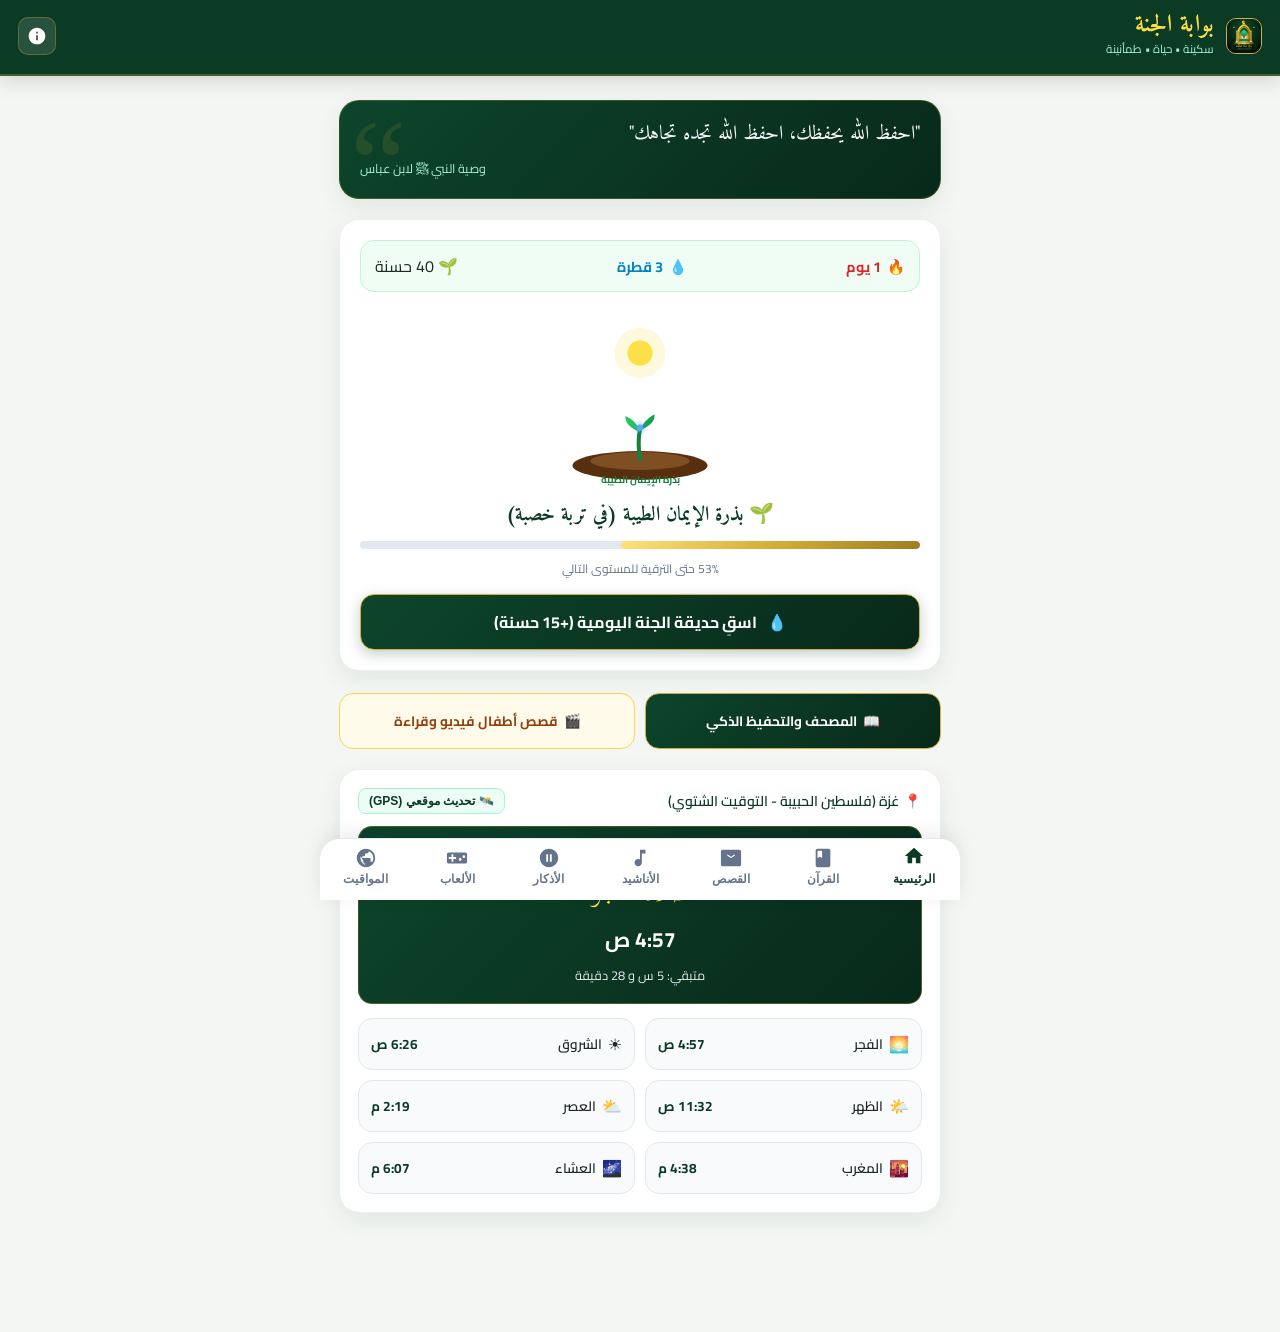
==== commit 0008c954: "Feature: Vibrant animated garden growth, complete Quran ayahs and dual audio memorizer, expanded 18 " ====
--- a/android/app/src/main/assets/www/index.html
+++ b/android/app/src/main/assets/www/index.html
@@ -204,6 +204,11 @@
 
     <!-- 4. شاشة الصوتيات والأناشيد المبهجة بدون إيقاع -->
     <section class="app-screen" id="screen-audio">
+      <!-- شريط البحث في الأناشيد -->
+      <div style="margin-bottom: 14px;">
+        <input type="text" id="audio-search-input" placeholder="🔍 ابحث في الأناشيد والتلاوات (اسم النشيد، المنشد، الفئة...)" style="width: 100%; padding: 11px 16px; border: 1.5px solid #CBD5E1; border-radius: var(--radius-md); font-family: 'Cairo', sans-serif; font-size: 0.9rem; background: #FFF; outline: none; box-shadow: 0 2px 6px rgba(0,0,0,0.04); transition: border-color 0.2s;" />
+      </div>
+
       <div style="background: #FFFBEB; border: 1px solid #FDE68A; border-radius: var(--radius-md); padding: 12px 14px; margin-bottom: 14px;">
         <span style="font-weight: bold; color: #92400E; font-size: 0.9rem;">أناشيد وتلاوات نقية بدون إيقاع 🎶</span>
         <p style="font-size: 0.78rem; color: #78350F; margin-top: 2px;">أناشيد مبهجة للأطفال عن الأم والصلاة، وتلاوات قرآنية خاشعة تبعث على السكينة.</p>
@@ -333,9 +338,10 @@
           <span style="font-weight: bold; color: var(--primary-emerald);">تحديد موقعك لمواقيت دقيقة:</span>
         </div>
         <select id="city-selector" style="width: 100%; padding: 10px; border-radius: 8px; border: 1px solid #CBD5E1; margin-bottom: 10px; font-family: 'Cairo', sans-serif;">
+          <option value="غزة (فلسطين الحبيبة - التوقيت الشتوي)" selected>🇵🇸 غزة (فلسطين الحبيبة - التوقيت الشتوي)</option>
+          <option value="القدس الشريف">القدس الشريف</option>
           <option value="مكة المكرمة (أم القرى)">مكة المكرمة (أم القرى)</option>
           <option value="المدينة المنورة">المدينة المنورة</option>
-          <option value="القدس الشريف">القدس الشريف</option>
           <option value="القاهرة">القاهرة</option>
           <option value="الرياض">الرياض</option>
           <option value="دبي">دبي</option>
@@ -565,6 +571,9 @@
         <span>🔁</span>
         <span>بدء التكرار والتحفيظ الذكي</span>
       </button>
+
+      <!-- مشغل صوتي مباشر عالي التوافق -->
+      <audio id="quran-html5-audio" controls style="width: 100%; height: 38px; margin-top: 10px; border-radius: 8px; outline: none;"></audio>
     </div>
   </div>
 
--- a/android/app/src/main/assets/www/css/style.css
+++ b/android/app/src/main/assets/www/css/style.css
@@ -2325,3 +2325,105 @@
   background: #78350F;
   border-color: #FBBF24;
 }
+
+/* ==========================================================================
+   تأثيرات سقاية الحديقة ونمو الشجرة التفاعلية الحية
+   ========================================================================== */
+.animated-droplet {
+  position: absolute;
+  top: -10px;
+  width: 14px;
+  height: 18px;
+  background: radial-gradient(circle at 35% 35%, #93C5FD, #2563EB);
+  border-radius: 50% 50% 50% 50% / 60% 60% 40% 40%;
+  box-shadow: 0 4px 10px rgba(37, 99, 235, 0.4);
+  animation: dropletFall 0.8s cubic-bezier(0.55, 0.055, 0.675, 0.19) forwards;
+  z-index: 10;
+  pointer-events: none;
+}
+
+@keyframes dropletFall {
+  0% {
+    transform: translateY(0) scale(0.6);
+    opacity: 0.95;
+  }
+  80% {
+    transform: translateY(145px) scale(1.1);
+    opacity: 1;
+  }
+  100% {
+    transform: translateY(155px) scale(2, 0.4);
+    opacity: 0;
+  }
+}
+
+.tree-growth-pulse {
+  animation: plantBounce 0.9s ease-out;
+}
+
+@keyframes plantBounce {
+  0% { transform: scale(1); }
+  35% { transform: scale(1.18); filter: drop-shadow(0 0 16px rgba(16, 185, 129, 0.8)); }
+  65% { transform: scale(0.95); }
+  100% { transform: scale(1); filter: drop-shadow(0 0 8px rgba(16, 185, 129, 0.3)); }
+}
+
+.floating-blessing-xp {
+  position: absolute;
+  bottom: 40px;
+  font-weight: 900;
+  font-size: 1.25rem;
+  color: #F59E0B;
+  text-shadow: 0 2px 8px rgba(0,0,0,0.4);
+  animation: floatUpFade 1.4s ease-out forwards;
+  pointer-events: none;
+  z-index: 20;
+}
+
+@keyframes floatUpFade {
+  0% { transform: translateY(0) scale(0.8); opacity: 0; }
+  25% { transform: translateY(-15px) scale(1.2); opacity: 1; }
+  100% { transform: translateY(-60px) scale(1); opacity: 0; }
+}
+
+/* زر استماع الذكر بصوت مسموع */
+.dhikr-actions-row {
+  display: flex;
+  align-items: center;
+  justify-content: space-between;
+  gap: 10px;
+  margin-top: 10px;
+}
+
+.dhikr-sound-btn {
+  background: #F0FDF4;
+  border: 1px solid #86EFAC;
+  color: #166534;
+  padding: 6px 14px;
+  border-radius: 20px;
+  font-family: 'Cairo', sans-serif;
+  font-size: 0.82rem;
+  font-weight: bold;
+  cursor: pointer;
+  display: inline-flex;
+  align-items: center;
+  gap: 6px;
+  transition: all 0.2s ease;
+}
+
+.dhikr-sound-btn:hover {
+  background: #DCFCE7;
+  border-color: #22C55E;
+}
+
+.dhikr-sound-btn.speaking {
+  background: #FEF3C7;
+  border-color: #F59E0B;
+  color: #B45309;
+  animation: pulseSpeaking 1.2s infinite;
+}
+
+@keyframes pulseSpeaking {
+  0%, 100% { transform: scale(1); }
+  50% { transform: scale(1.05); }
+}
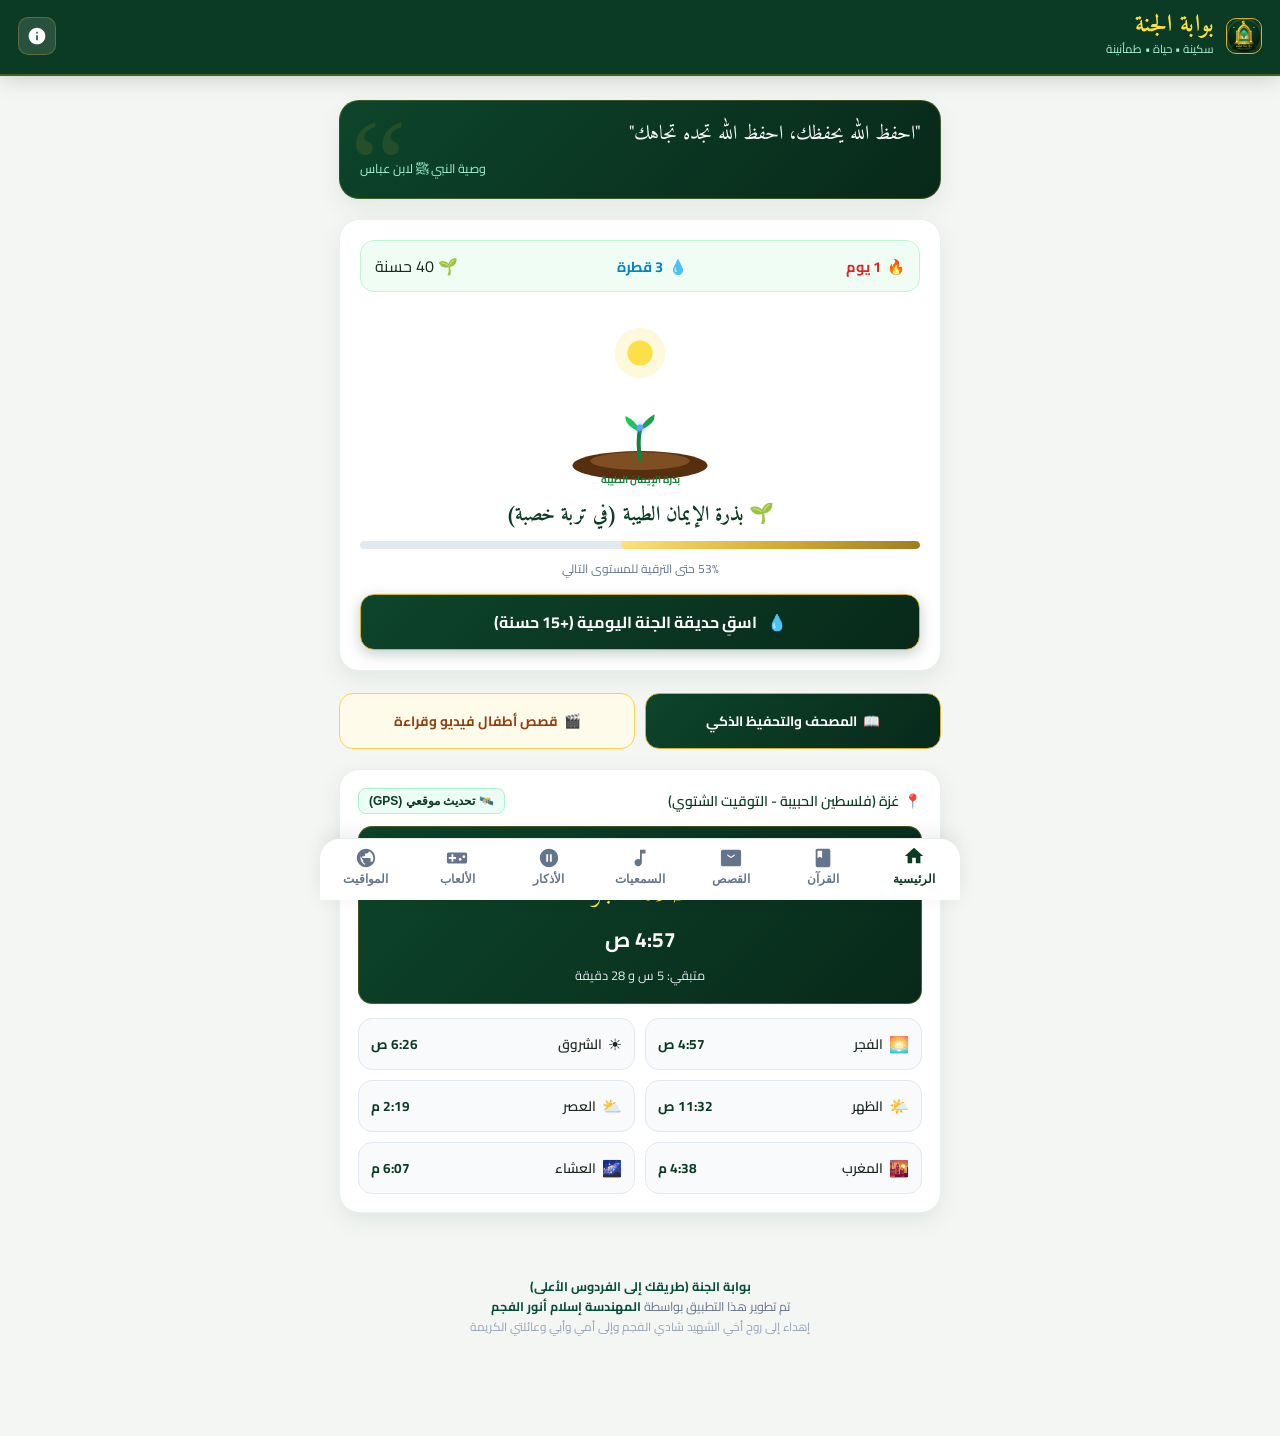
==== commit 1816f678: "feat: complete overhaul of Bawwabat Al-Jannah - offline audio, circular icon, ayah puzzle, and offic" ====
--- a/android/app/src/main/assets/www/index.html
+++ b/android/app/src/main/assets/www/index.html
@@ -202,16 +202,28 @@
       </div>
     </section>
 
-    <!-- 4. شاشة الصوتيات والأناشيد المبهجة بدون إيقاع -->
+    <!-- 4. شاشة السمعيات الإيمانية والمكتبة الصوتية الشاملة -->
     <section class="app-screen" id="screen-audio">
-      <!-- شريط البحث في الأناشيد -->
-      <div style="margin-bottom: 14px;">
-        <input type="text" id="audio-search-input" placeholder="🔍 ابحث في الأناشيد والتلاوات (اسم النشيد، المنشد، الفئة...)" style="width: 100%; padding: 11px 16px; border: 1.5px solid #CBD5E1; border-radius: var(--radius-md); font-family: 'Cairo', sans-serif; font-size: 0.9rem; background: #FFF; outline: none; box-shadow: 0 2px 6px rgba(0,0,0,0.04); transition: border-color 0.2s;" />
+      <!-- شريط البحث في السمعيات والأناشيد -->
+      <div style="margin-bottom: 12px;">
+        <input type="text" id="audio-search-input" placeholder="🔍 ابحث في السمعيات والأناشيد (سورة النبأ، العفاسي، الأذان، طلع البدر...)" style="width: 100%; padding: 11px 16px; border: 1.5px solid #CBD5E1; border-radius: var(--radius-md); font-family: 'Cairo', sans-serif; font-size: 0.9rem; background: #FFF; outline: none; box-shadow: 0 2px 6px rgba(0,0,0,0.04); transition: border-color 0.2s;" />
+      </div>
+
+      <!-- أزرار التصنيف العلمي للسمعيات والأناشيد -->
+      <div class="audio-filter-scroll-bar" id="audio-filter-bar">
+        <button class="audio-filter-chip active" data-category="all">🌟 الكل (عرض شامل)</button>
+        <button class="audio-filter-chip" data-category="quran_alafasy">📖 تلاوات العفاسي (جزء عم)</button>
+        <button class="audio-filter-chip" data-category="quran_imams">🕌 أئمة الحرم الشريف</button>
+        <button class="audio-filter-chip" data-category="adhan">🕋 أذان الحرم المكي</button>
+        <button class="audio-filter-chip" data-category="kids_quran">👶 المصحف المعلم للأطفال</button>
+        <button class="audio-filter-chip" data-category="ruqyah">🌿 الرقية والتحصين</button>
+        <button class="audio-filter-chip" data-category="nasheed_kids">🎈 أناشيد الأطفال الهادفة</button>
+        <button class="audio-filter-chip" data-category="nasheed_adults">✨ أناشيد وقصائد الكبار</button>
       </div>
 
       <div style="background: #FFFBEB; border: 1px solid #FDE68A; border-radius: var(--radius-md); padding: 12px 14px; margin-bottom: 14px;">
-        <span style="font-weight: bold; color: #92400E; font-size: 0.9rem;">أناشيد وتلاوات نقية بدون إيقاع 🎶</span>
-        <p style="font-size: 0.78rem; color: #78350F; margin-top: 2px;">أناشيد مبهجة للأطفال عن الأم والصلاة، وتلاوات قرآنية خاشعة تبعث على السكينة.</p>
+        <span style="font-weight: bold; color: #92400E; font-size: 0.9rem;">🎙️ المكتبة الصوتية الإيمانية والأناشيد الهادفة</span>
+        <p style="font-size: 0.78rem; color: #78350F; margin-top: 2px;">تلاوات الشيخ مشاري العفاسي، أذان الحرم المكي الشريف، المصحف المعلم للبراعم، ورقية شرعية، إضافة إلى أناشيد هادفة بدون إيقاع.</p>
       </div>
 
       <div class="audio-tracks-list" id="audio-tracks-list">
@@ -256,6 +268,46 @@
 
     <!-- 6. شاشة الألعاب والألغاز الخرافية (الإدمان الإيجابي) -->
     <section class="app-screen" id="screen-games">
+      <!-- لعبة تركيب وترتيب الآيات والسور المباركة (الجديدة كلياً) -->
+      <div class="ayah-puzzle-card" id="ayah-puzzle-game-area">
+        <div class="puzzle-header-row">
+          <div class="puzzle-title-wrap">
+            <h3 id="puzzle-surah-title">🧩 رتّب آيات القرآن الكريم</h3>
+            <span class="puzzle-level-badge" id="puzzle-surah-badge">سورة الكوثر • 3 آيات</span>
+          </div>
+          <span id="puzzle-verse-progress" style="font-size: 0.82rem; font-weight: bold; color: #047857;">الآية 1 من 3</span>
+        </div>
+
+        <div class="puzzle-selector-box">
+          <label style="font-size: 0.82rem; font-weight: bold; color: #334155; display: block; margin-bottom: 5px;">اختر السورة الكريمة للتركيب والحفظ الممتع:</label>
+          <select class="puzzle-select" id="puzzle-level-select"></select>
+        </div>
+
+        <p style="font-size: 0.85rem; color: #475569; margin-bottom: 10px; text-align: center;">انقر على الكلمات بالترتيب الصحيح لتركيب الآية الكريمة ونيل الحسنات:</p>
+
+        <!-- خانات ترتيب كلمات الآية -->
+        <div class="ayah-slots-container" id="puzzle-slots-container"></div>
+
+        <!-- بنك الكلمات المبعثرة -->
+        <div class="ayah-words-bank" id="puzzle-words-bank"></div>
+
+        <div class="puzzle-feedback-hint" id="puzzle-feedback-hint"></div>
+
+        <!-- لافتة الانتصار عند إتمام السورة -->
+        <div class="puzzle-victory-banner" id="puzzle-victory-banner" style="display: none;">
+          <h4 style="color: #064E3B; margin: 0 0 6px; font-size: 1.15rem;">مبارك يا بطل القرآن الكريم! 🎉🌟</h4>
+          <p style="font-size: 0.88rem; color: #047857; margin: 0 0 10px;">أتممت تركيب السورة المباركة بنجاح تام! +50 حسنة و+2 قطرات ماء لحديقة إيمانك 💧🌿</p>
+          <div class="puzzle-actions-row">
+            <button class="btn-game-action" id="btn-listen-puzzle-surah" style="background: #064E3B; color: #FFF;">استمع للتلاوة 🔊</button>
+            <button class="btn-game-action" id="btn-next-puzzle-level" style="background: var(--gold-gradient); color: #062215;">السورة التالية ⬅️</button>
+          </div>
+        </div>
+
+        <div style="display: flex; justify-content: flex-end; margin-top: 10px;">
+          <button class="btn-reset-tasbeeh" id="btn-restart-puzzle" style="font-size: 0.78rem; padding: 4px 12px; background: #F1F5F9; color: #475569; border: 1px solid #CBD5E1;">إعادة السورة 🔄</button>
+        </div>
+      </div>
+
       <!-- لعبة بطاقات الجنة السحرية (Memory Match Game) -->
       <div class="memory-game-card">
         <div class="game-card-header">
@@ -413,16 +465,39 @@
     <!-- 8. شاشة حول التطبيق والتوثيق الحصري الصارم -->
     <section class="app-screen" id="screen-about">
       <div class="about-hero-card">
-        <img src="./assets/icons/app-icon.svg" alt="بوابة الجنة" class="about-app-logo">
+        <img src="./assets/icons/app-icon-circular.png" alt="بوابة الجنة" class="about-app-logo" style="border-radius: 50%; box-shadow: 0 6px 20px rgba(0,0,0,0.15); border: 2px solid #D4AF37;">
         <h2 class="about-title">تطبيق بوابة الجنة</h2>
-        <div class="about-version">الإصدار 2.0.0 الماسي (النسخة المتكاملة للمتاجر)</div>
-
-        <!-- التوثيق الرسمي الصارم والحصري كما طلب المستخدم نصاً دون أي تعديل -->
-        <div class="official-credits-banner">
-          <div class="credits-badge-label">التوثيق والحقوق الحصرية</div>
-          <p class="official-statement-text">
-            تم عمل وتطوير هذا التطبيق بواسطة <span class="gold-highlight">المهندسة إسلام أنور الفجم</span>
+        <div class="about-version">الإصدار 3.0.0 الماسي (النسخة الذهبية المعتمدة للمتاجر)</div>
+
+        <!-- إهداء مؤثر وخالد إلى روح الشهيد والعائلة الكريمة -->
+        <div class="memorial-dedication-card">
+          <div class="memorial-dedication-header">
+            <span>🕊️</span>
+            <span>إهداء خالد إلى روح طاهرة</span>
+            <span>🕊️</span>
+          </div>
+          <div class="memorial-dedication-text">
+            "إهداء إلى روح أخي الشهيد شادي الفجم وإلى أمي وأبي وعائلتي الكريمة"
+          </div>
+          <div class="memorial-dedication-prayer">
+            اللهم اجعل هذا العمل صدقة جارية ونوراً في قبره، واجزه خير الجزاء واجمعه مع النبيين والصديقين والشهداء في الفردوس الأعلى، واحفظ والديّ وأهلي بحفظك الجميل.
+          </div>
+        </div>
+
+        <!-- التوثيق الرسمي الثابت والمعتمد -->
+        <div class="official-author-badge">
+          <div style="font-size: 0.8rem; font-weight: bold; color: #92400E; margin-bottom: 4px;">التوثيق البرمجي والحقوق الحصرية المعتمدة</div>
+          <p class="official-author-text">
+            تم تطوير هذا التطبيق بواسطة <span class="official-author-name">المهندسة إسلام أنور الفجم</span>
           </p>
+        </div>
+
+        <!-- زر التواصل المهني المباشر عبر LinkedIn -->
+        <div style="text-align: center; margin: 12px 0 16px;">
+          <a href="https://www.linkedin.com/in/eslam-alfajem" target="_blank" rel="noopener noreferrer" class="btn-linkedin-profile">
+            <svg viewBox="0 0 24 24"><path d="M19 3a2 2 0 0 1 2 2v14a2 2 0 0 1-2 2H5a2 2 0 0 1-2-2V5a2 2 0 0 1 2-2h14m-.5 15.5v-5.3a3.26 3.26 0 0 0-3.26-3.26c-.85 0-1.84.52-2.28 1.3v-1.11h-2.79v8.37h2.79v-4.93c0-.77.62-1.4 1.39-1.4a1.4 1.4 0 0 1 1.4 1.4v4.93h2.75M6.88 8.56a1.68 1.68 0 0 0 1.68-1.68c0-.93-.75-1.69-1.68-1.69a1.69 1.69 0 0 0-1.69 1.69c0 .93.76 1.68 1.69 1.68m1.39 9.94v-8.37H5.5v8.37h2.77z"/></svg>
+            <span>تواصل مع المهندسة إسلام أنور الفجم عبر LinkedIn ↗</span>
+          </a>
         </div>
 
         <p style="font-size: 0.9rem; line-height: 1.7; color: var(--text-dark); margin: 16px 0;">
@@ -608,12 +683,12 @@
     <div style="flex-grow: 1; overflow-y: auto; display: flex; flex-direction: column; align-items: center; padding: 16px 16px calc(20px + var(--safe-bottom));">
       <!-- أزرار تبديل نمط العرض -->
       <div class="theater-mode-tabs">
-        <button class="theater-tab-btn active" id="tab-btn-interactive-stage">🎬 مسرح المشاهد التفاعلي</button>
-        <button class="theater-tab-btn" id="tab-btn-video-stream">📺 بث الفيديو المباشر</button>
+        <button class="theater-tab-btn active" id="tab-btn-video-stream">📺 بث الفيديو المباشر</button>
+        <button class="theater-tab-btn" id="tab-btn-interactive-stage">🎬 مسرح المشاهد التفاعلي</button>
       </div>
 
       <!-- 1. بطاقة المسرح الكرتوني التفاعلي (جاهزة 100% وتعمل دون انقطاع) -->
-      <div class="interactive-theater-card" id="theater-stage-container">
+      <div class="interactive-theater-card" id="theater-stage-container" style="display: none;">
         <div class="theater-scene-badge" id="theater-scene-badge">المشهد 1 من 4</div>
         <div class="theater-scene-stage" id="theater-scene-stage">
           <div class="scene-anim-char pop-in">👦🧕</div>
@@ -633,8 +708,11 @@
       </div>
 
       <!-- 2. حاوية بث الفيديو المباشر -->
-      <div class="kids-video-frame-container" id="theater-video-container" style="display: none; width: 100%; max-width: 520px;">
-        <iframe id="kids-video-iframe" src="" allowfullscreen allow="autoplay"></iframe>
+      <div id="theater-video-container" style="display: block; width: 100%; max-width: 520px;">
+        <div class="kids-video-frame-container" style="margin-top: 0;">
+          <iframe id="kids-video-iframe" src="" allowfullscreen allow="accelerometer; autoplay; clipboard-write; encrypted-media; gyroscope; picture-in-picture; web-share"></iframe>
+        </div>
+        <div id="theater-video-direct-btn" style="margin-top: 14px; text-align: center;"></div>
       </div>
 
       <p style="color: var(--text-muted); font-size: 0.8rem; margin-top: 14px; text-align: center;">
@@ -661,7 +739,7 @@
     </button>
     <button class="bottom-nav-item" data-tab="audio">
       <svg viewBox="0 0 24 24"><path d="M12 3v10.55c-.59-.34-1.27-.55-2-.55-2.21 0-4 1.79-4 4s1.79 4 4 4 4-1.79 4-4V7h4V3h-6z"/></svg>
-      <span>الأناشيد</span>
+      <span>السمعيات</span>
     </button>
     <button class="bottom-nav-item" data-tab="dhikr">
       <svg viewBox="0 0 24 24"><path d="M12 2C6.48 2 2 6.48 2 12s4.48 10 10 10 10-4.48 10-10S17.52 2 12 2zm-1 14H9V8h2v8zm4 0h-2V8h2v8z"/></svg>
@@ -677,6 +755,13 @@
     </button>
   </nav>
 
+  <!-- التذييل الرسمي والإهداء العام -->
+  <footer class="app-global-footer">
+    <strong>بوابة الجنة (طريقك إلى الفردوس الأعلى)</strong><br>
+    تم تطوير هذا التطبيق بواسطة <strong>المهندسة إسلام أنور الفجم</strong><br>
+    <span style="font-size: 0.74rem; color: #94A3B8;">إهداء إلى روح أخي الشهيد شادي الفجم وإلى أمي وأبي وعائلتي الكريمة</span>
+  </footer>
+
   <!-- إشعار Toast العائم -->
   <div class="app-toast" id="app-toast"></div>
 
@@ -690,6 +775,7 @@
   <script src="./js/garden-game.js"></script>
   <script src="./js/quiz-game.js"></script>
   <script src="./js/memory-game.js"></script>
+  <script src="./js/ayah-puzzle.js"></script>
   <script src="./js/kids-stories.js"></script>
   <script src="./js/quran.js"></script>
   <script src="./js/app.js"></script>
--- a/android/app/src/main/assets/www/css/style.css
+++ b/android/app/src/main/assets/www/css/style.css
@@ -2427,3 +2427,339 @@
   0%, 100% { transform: scale(1); }
   50% { transform: scale(1.05); }
 }
+
+/* ===================================================================
+   أشرطة تصنيف السمعيات والمكتبة الصوتية
+=================================================================== */
+.audio-filter-scroll-bar {
+  display: flex;
+  gap: 8px;
+  overflow-x: auto;
+  padding: 6px 2px 14px;
+  scrollbar-width: none;
+  -webkit-overflow-scrolling: touch;
+}
+.audio-filter-scroll-bar::-webkit-scrollbar {
+  display: none;
+}
+.audio-filter-chip {
+  flex-shrink: 0;
+  padding: 8px 16px;
+  border-radius: 20px;
+  border: 1.5px solid #CBD5E1;
+  background: #FFFFFF;
+  color: #334155;
+  font-family: 'Cairo', sans-serif;
+  font-size: 0.84rem;
+  font-weight: 600;
+  cursor: pointer;
+  transition: all 0.25s cubic-bezier(0.4, 0, 0.2, 1);
+  box-shadow: 0 1px 3px rgba(0,0,0,0.05);
+}
+.audio-filter-chip:hover {
+  background: #F8FAFC;
+  border-color: #94A3B8;
+  transform: translateY(-1px);
+}
+.audio-filter-chip.active {
+  background: linear-gradient(135deg, #064E3B, #0F766E);
+  color: #FFFFFF;
+  border-color: #064E3B;
+  box-shadow: 0 4px 12px rgba(6, 78, 59, 0.25);
+  font-weight: bold;
+}
+
+/* ===================================================================
+   لعبة تركيب وترتيب الآيات والسور المباركة (Ayah Puzzle Game)
+=================================================================== */
+.ayah-puzzle-card {
+  background: linear-gradient(145deg, #FFFFFF, #F8FAFC);
+  border: 1.5px solid #E2E8F0;
+  border-radius: var(--radius-lg);
+  padding: 20px;
+  margin-bottom: 22px;
+  box-shadow: 0 8px 24px rgba(0, 0, 0, 0.05);
+  position: relative;
+  overflow: hidden;
+}
+.ayah-puzzle-card::before {
+  content: '';
+  position: absolute;
+  top: 0;
+  right: 0;
+  left: 0;
+  height: 4px;
+  background: linear-gradient(90deg, #D97706, #10B981, #D97706);
+}
+.puzzle-header-row {
+  display: flex;
+  justify-content: space-between;
+  align-items: center;
+  flex-wrap: wrap;
+  gap: 10px;
+  margin-bottom: 16px;
+}
+.puzzle-title-wrap h3 {
+  font-family: 'Amiri', serif;
+  font-size: 1.45rem;
+  color: #064E3B;
+  margin: 0;
+  display: flex;
+  align-items: center;
+  gap: 8px;
+}
+.puzzle-level-badge {
+  display: inline-block;
+  font-size: 0.78rem;
+  background: #FEF3C7;
+  color: #92400E;
+  padding: 3px 10px;
+  border-radius: 12px;
+  font-weight: 700;
+  border: 1px solid #FDE68A;
+}
+.puzzle-selector-box {
+  width: 100%;
+  margin-bottom: 16px;
+}
+.puzzle-select {
+  width: 100%;
+  padding: 10px 14px;
+  border-radius: var(--radius-md);
+  border: 1.5px solid #CBD5E1;
+  background: #FFFFFF;
+  font-family: 'Cairo', sans-serif;
+  font-size: 0.9rem;
+  color: #0F172A;
+  outline: none;
+  cursor: pointer;
+  transition: border-color 0.2s;
+}
+.puzzle-select:focus {
+  border-color: #064E3B;
+}
+.ayah-slots-container {
+  display: flex;
+  flex-wrap: wrap;
+  gap: 8px;
+  min-height: 70px;
+  padding: 14px;
+  background: #F1F5F9;
+  border: 2px dashed #94A3B8;
+  border-radius: var(--radius-md);
+  margin-bottom: 18px;
+  align-items: center;
+  justify-content: center;
+  transition: all 0.3s ease;
+}
+.ayah-slots-container.verse-complete-glow {
+  background: #ECFDF5;
+  border-color: #10B981;
+  box-shadow: 0 0 18px rgba(16, 185, 129, 0.3);
+}
+.ayah-word-slot {
+  min-width: 54px;
+  height: 44px;
+  padding: 0 12px;
+  border-radius: 8px;
+  display: flex;
+  align-items: center;
+  justify-content: center;
+  font-family: 'Amiri', serif;
+  font-size: 1.3rem;
+  font-weight: bold;
+  transition: all 0.25s ease;
+}
+.ayah-word-slot.empty {
+  background: #E2E8F0;
+  color: #94A3B8;
+  border: 1px dashed #CBD5E1;
+  font-family: 'Cairo', sans-serif;
+  font-size: 0.85rem;
+}
+.ayah-word-slot.filled {
+  background: linear-gradient(135deg, #064E3B, #0F766E);
+  color: #FFFFFF;
+  border: 1px solid #047857;
+  box-shadow: 0 3px 8px rgba(6, 78, 59, 0.25);
+}
+.ayah-words-bank {
+  display: flex;
+  flex-wrap: wrap;
+  gap: 10px;
+  justify-content: center;
+  margin-bottom: 16px;
+  min-height: 50px;
+}
+.ayah-word-tile {
+  background: #FFFFFF;
+  border: 1.5px solid #047857;
+  color: #064E3B;
+  padding: 8px 16px;
+  border-radius: 12px;
+  font-family: 'Amiri', serif;
+  font-size: 1.35rem;
+  font-weight: bold;
+  cursor: pointer;
+  box-shadow: 0 3px 8px rgba(0, 0, 0, 0.06);
+  transition: all 0.2s cubic-bezier(0.4, 0, 0.2, 1);
+  user-select: none;
+}
+.ayah-word-tile:hover {
+  background: #ECFDF5;
+  transform: translateY(-2px);
+  box-shadow: 0 5px 12px rgba(6, 78, 59, 0.15);
+}
+.ayah-word-tile.placed {
+  opacity: 0.25;
+  pointer-events: none;
+  transform: scale(0.92);
+  border-color: #CBD5E1;
+}
+.ayah-word-tile.shake-error {
+  animation: shakeWord 0.45s ease;
+  border-color: #EF4444;
+  background: #FEF2F2;
+  color: #B91C1C;
+}
+@keyframes shakeWord {
+  0%, 100% { transform: translateX(0); }
+  20%, 60% { transform: translateX(-6px); }
+  40%, 80% { transform: translateX(6px); }
+}
+.puzzle-feedback-hint {
+  text-align: center;
+  font-size: 0.85rem;
+  color: #B45309;
+  min-height: 20px;
+  font-weight: 600;
+  transition: opacity 0.3s;
+}
+.puzzle-victory-banner {
+  background: linear-gradient(135deg, #ECFDF5, #D1FAE5);
+  border: 1.5px solid #34D399;
+  border-radius: var(--radius-md);
+  padding: 16px;
+  text-align: center;
+  margin-top: 14px;
+}
+.puzzle-actions-row {
+  display: flex;
+  gap: 10px;
+  justify-content: center;
+  margin-top: 12px;
+}
+
+/* ===================================================================
+   الإهداء الخالد والتوثيق الرسمي الفاخر وزر LinkedIn
+=================================================================== */
+.memorial-dedication-card {
+  background: linear-gradient(135deg, #032B1A, #064E3B);
+  color: #FFFFFF;
+  border: 2px solid #D4AF37;
+  border-radius: var(--radius-lg);
+  padding: 22px 18px;
+  margin: 18px 0;
+  text-align: center;
+  box-shadow: 0 10px 30px rgba(3, 43, 26, 0.35);
+  position: relative;
+  overflow: hidden;
+}
+.memorial-dedication-card::after {
+  content: '🕊️';
+  position: absolute;
+  top: 10px;
+  left: 12px;
+  font-size: 1.5rem;
+  opacity: 0.4;
+}
+.memorial-dedication-header {
+  font-family: 'Amiri', serif;
+  font-size: 1.25rem;
+  color: #FDE047;
+  font-weight: bold;
+  margin-bottom: 8px;
+  display: flex;
+  align-items: center;
+  justify-content: center;
+  gap: 8px;
+}
+.memorial-dedication-text {
+  font-family: 'Amiri', serif;
+  font-size: 1.45rem;
+  font-weight: bold;
+  line-height: 1.8;
+  color: #FFFFFF;
+  margin: 10px 0;
+  text-shadow: 0 2px 4px rgba(0,0,0,0.4);
+}
+.memorial-dedication-prayer {
+  font-size: 0.88rem;
+  color: #D1FAE5;
+  line-height: 1.6;
+  margin-top: 8px;
+  font-style: italic;
+}
+
+.official-author-badge {
+  background: #FFFBEB;
+  border: 1.5px solid #F59E0B;
+  border-radius: var(--radius-md);
+  padding: 14px 16px;
+  text-align: center;
+  margin: 16px 0;
+}
+.official-author-text {
+  font-size: 1.05rem;
+  font-weight: 700;
+  color: #78350F;
+  margin: 0;
+}
+.official-author-name {
+  color: #064E3B;
+  font-size: 1.15rem;
+  font-weight: 900;
+  text-decoration: underline;
+  text-decoration-color: #D97706;
+}
+
+.btn-linkedin-profile {
+  display: inline-flex;
+  align-items: center;
+  justify-content: center;
+  gap: 10px;
+  background: #0A66C2;
+  color: #FFFFFF !important;
+  text-decoration: none;
+  font-family: 'Cairo', sans-serif;
+  font-size: 0.95rem;
+  font-weight: 700;
+  padding: 12px 24px;
+  border-radius: 30px;
+  box-shadow: 0 4px 14px rgba(10, 102, 194, 0.35);
+  transition: all 0.25s ease;
+  margin: 10px 0 16px;
+  cursor: pointer;
+}
+.btn-linkedin-profile:hover {
+  background: #004182;
+  transform: translateY(-2px);
+  box-shadow: 0 6px 18px rgba(10, 102, 194, 0.45);
+}
+.btn-linkedin-profile svg {
+  width: 20px;
+  height: 20px;
+  fill: currentColor;
+}
+
+.app-global-footer {
+  text-align: center;
+  font-size: 0.78rem;
+  color: #64748B;
+  padding: 20px 14px calc(24px + var(--safe-bottom));
+  line-height: 1.6;
+}
+.app-global-footer strong {
+  color: #064E3B;
+}
+
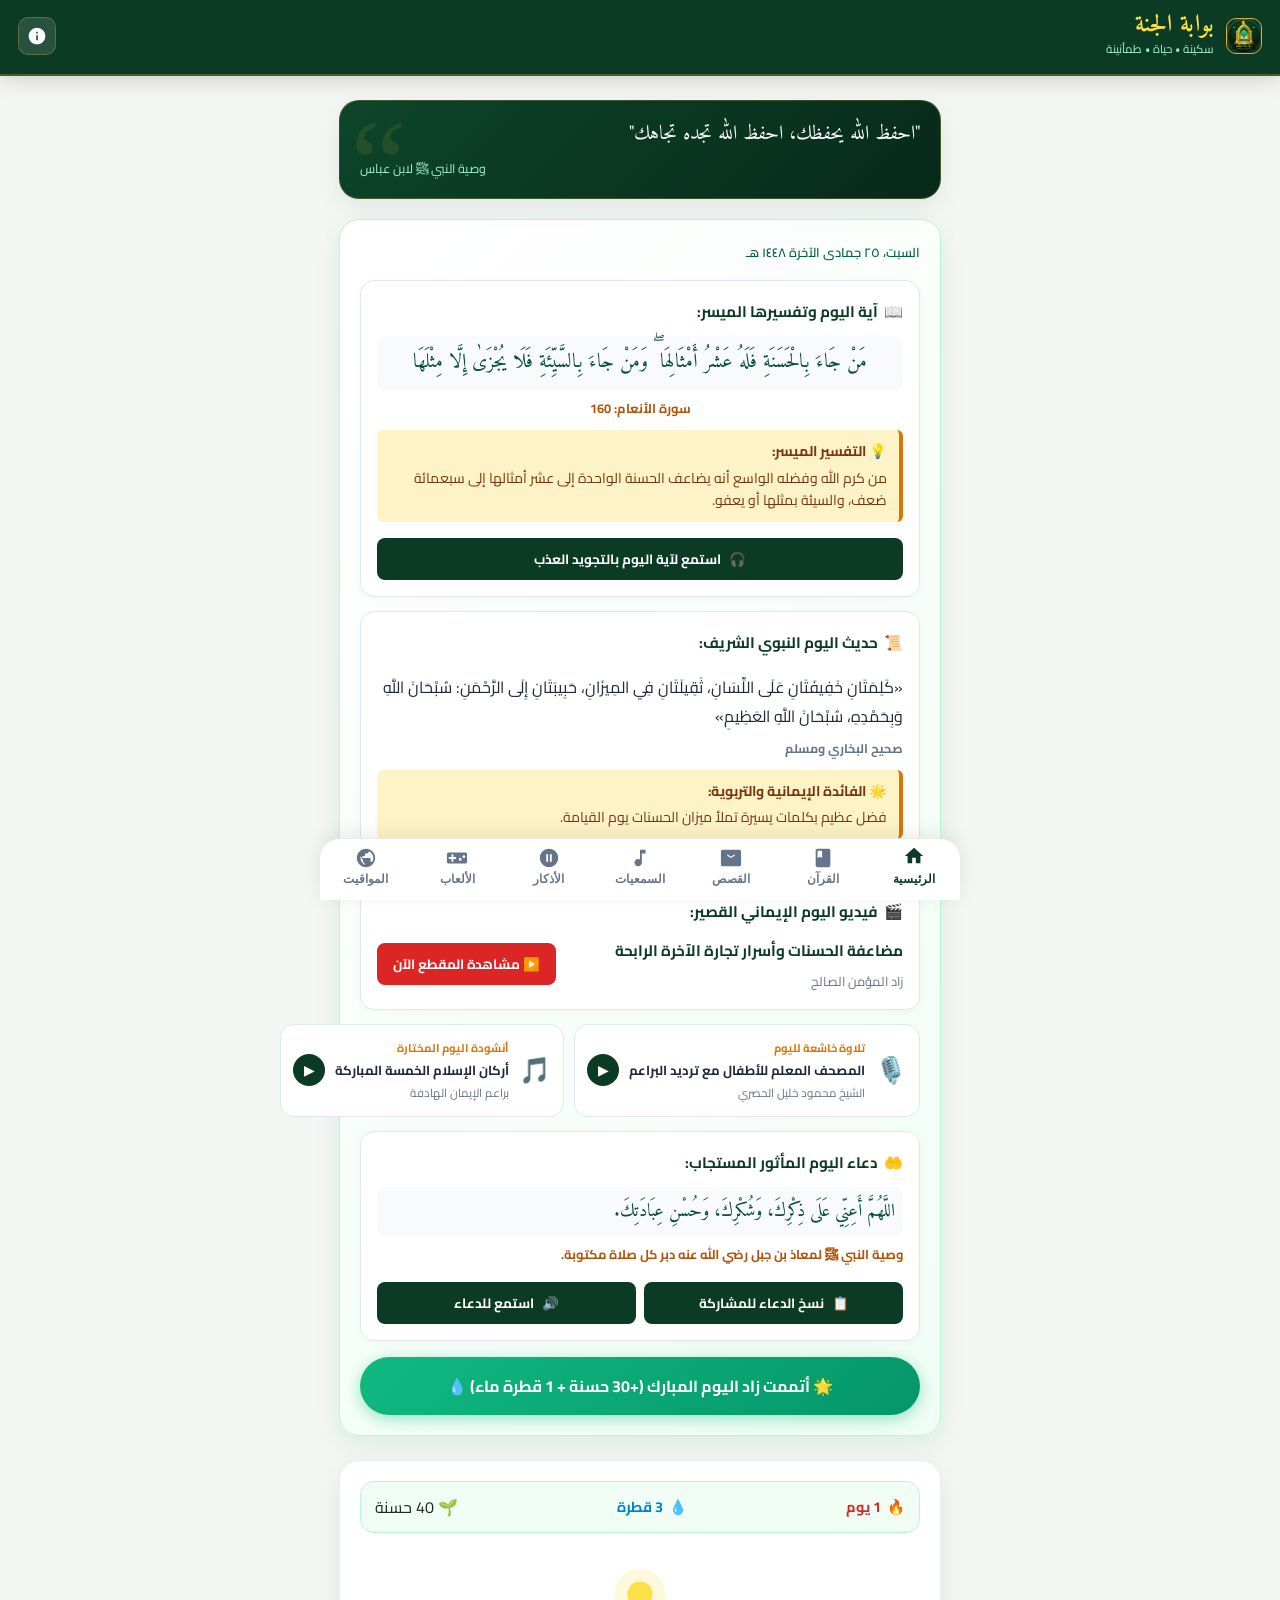
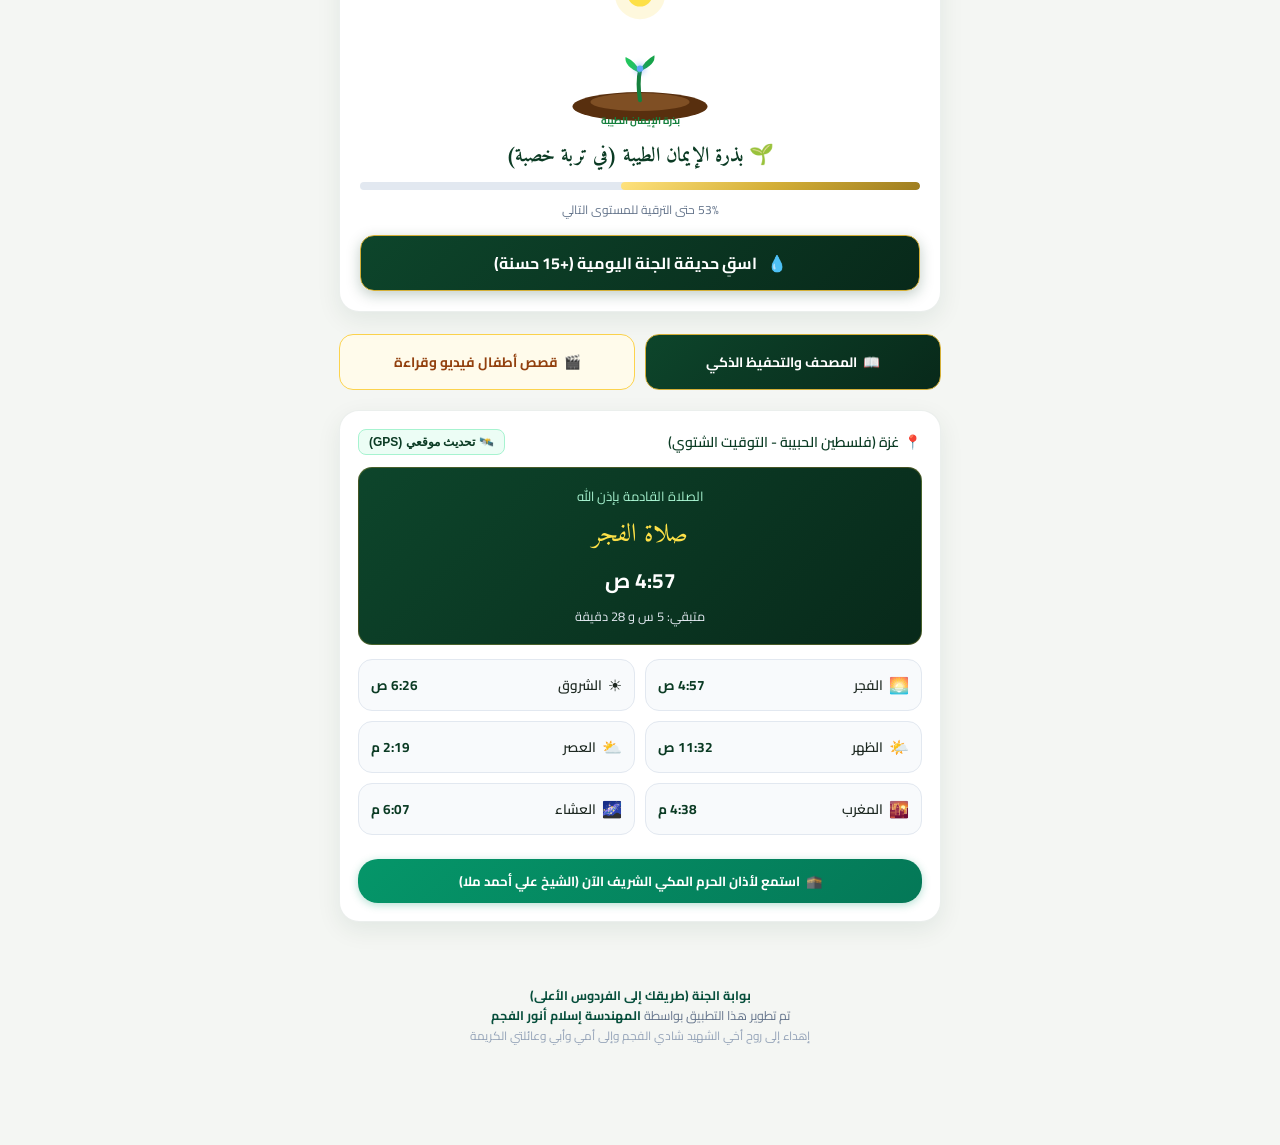
==== commit 0f8c904b: "feat: comprehensive religious overhaul - written Quran with Tafsir, background media session, daily " ====
--- a/android/app/src/main/assets/www/index.html
+++ b/android/app/src/main/assets/www/index.html
@@ -53,6 +53,9 @@
         <div class="quote-source" id="daily-quote-source">سورة الرعد: 28</div>
       </div>
 
+      <!-- نظام التحديث اليومي التلقائي (Dynamic Daily Content Feed) -->
+      <div id="dynamic-daily-feed-container"></div>
+
       <!-- حديقة الفردوس الافتراضية (نظام الجذب الذكي والإدمان الإيجابي) -->
       <div class="garden-hero-card">
         <div class="garden-stats-bar">
@@ -166,6 +169,13 @@
             </div>
             <span class="prayer-time-val" id="time-isha">07:35 م</span>
           </div>
+        </div>
+
+        <div style="text-align: center; margin-top: 14px;">
+          <button class="btn-play-makkah-adhan" style="width: 100%; justify-content: center; padding: 10px 16px;">
+            <span>🕋</span>
+            <span>استمع لأذان الحرم المكي الشريف الآن (الشيخ علي أحمد ملا)</span>
+          </button>
         </div>
       </div>
     </section>
@@ -219,6 +229,7 @@
         <button class="audio-filter-chip" data-category="ruqyah">🌿 الرقية والتحصين</button>
         <button class="audio-filter-chip" data-category="nasheed_kids">🎈 أناشيد الأطفال الهادفة</button>
         <button class="audio-filter-chip" data-category="nasheed_adults">✨ أناشيد وقصائد الكبار</button>
+        <button class="audio-filter-chip" data-category="nasheed_rhythm">🥁 أناشيد إسلامية بإيقاع</button>
       </div>
 
       <div style="background: #FFFBEB; border: 1px solid #FDE68A; border-radius: var(--radius-md); padding: 12px 14px; margin-bottom: 14px;">
@@ -268,6 +279,9 @@
 
     <!-- 6. شاشة الألعاب والألغاز الخرافية (الإدمان الإيجابي) -->
     <section class="app-screen" id="screen-games">
+      <!-- لعبة ومسابقات قصص الأنبياء الكرام (Prophets Quest) -->
+      <div id="prophets-quest-container"></div>
+
       <!-- لعبة تركيب وترتيب الآيات والسور المباركة (الجديدة كلياً) -->
       <div class="ayah-puzzle-card" id="ayah-puzzle-game-area">
         <div class="puzzle-header-row">
@@ -427,6 +441,11 @@
             <input type="checkbox" id="notif-isha" class="prayer-notif-switch" checked>
           </label>
         </div>
+
+        <button class="btn-play-makkah-adhan" style="width: 100%; justify-content: center; padding: 12px; margin-top: 14px; font-size: 0.95rem;">
+          <span>🕋</span>
+          <span>استمع لأذان الحرم المكي الشريف الآن (الشيخ علي أحمد ملا)</span>
+        </button>
       </div>
 
       <!-- بوصلة القبلة التفاعلية الحية -->
@@ -609,7 +628,10 @@
         <div class="mushaf-header-title" id="mushaf-surah-title">سُورَةُ الفَاتِحَة</div>
         <div class="mushaf-header-sub" id="mushaf-surah-meta">مكية • 7 آيات</div>
       </div>
-      <div style="display: flex; gap: 6px;">
+      <div style="display: flex; gap: 6px; align-items: center;">
+        <button id="btn-toggle-tafsir" class="btn-tafsir-toggle">
+          <span>💡</span> <span>التفسير الميسر</span>
+        </button>
         <button id="btn-quran-font-plus" style="background: rgba(255,255,255,0.15); border: none; color: #FFF; width: 34px; height: 34px; border-radius: 8px; font-weight: bold; cursor: pointer;">A+</button>
         <button id="btn-quran-font-minus" style="background: rgba(255,255,255,0.15); border: none; color: #FFF; width: 34px; height: 34px; border-radius: 8px; font-weight: bold; cursor: pointer;">A-</button>
       </div>
@@ -776,6 +798,8 @@
   <script src="./js/quiz-game.js"></script>
   <script src="./js/memory-game.js"></script>
   <script src="./js/ayah-puzzle.js"></script>
+  <script src="./js/prophets-quest.js"></script>
+  <script src="./js/daily-feed.js"></script>
   <script src="./js/kids-stories.js"></script>
   <script src="./js/quran.js"></script>
   <script src="./js/app.js"></script>
--- a/android/app/src/main/assets/www/css/style.css
+++ b/android/app/src/main/assets/www/css/style.css
@@ -2763,3 +2763,585 @@
   color: #064E3B;
 }
 
+/* ===================================================================
+   نظام التحديث اليومي التلقائي (Dynamic Daily Feed)
+=================================================================== */
+.daily-feed-card {
+  background: linear-gradient(135deg, #FFFFFF 0%, #F0FDF4 100%);
+  border: 1.5px solid #BBF7D0;
+  border-radius: var(--radius-lg);
+  padding: 20px;
+  margin-bottom: 24px;
+  box-shadow: 0 8px 24px rgba(16, 185, 129, 0.12);
+}
+
+.daily-feed-header {
+  display: flex;
+  justify-content: space-between;
+  align-items: center;
+  margin-bottom: 16px;
+  flex-wrap: wrap;
+  gap: 8px;
+}
+
+.daily-feed-badge {
+  display: inline-flex;
+  align-items: center;
+  gap: 6px;
+  background: var(--primary-emerald);
+  color: #FDFEFE;
+  padding: 6px 14px;
+  border-radius: 20px;
+  font-size: 0.88rem;
+  font-weight: 700;
+  box-shadow: 0 2px 8px rgba(11, 59, 36, 0.2);
+}
+
+.daily-feed-date {
+  font-size: 0.8rem;
+  color: #065F46;
+  font-weight: 600;
+}
+
+.feed-section-block {
+  background: #FFFFFF;
+  border: 1px solid #E2E8F0;
+  border-radius: var(--radius-md);
+  padding: 16px;
+  margin-bottom: 14px;
+  box-shadow: 0 2px 8px rgba(0, 0, 0, 0.03);
+}
+
+.feed-sub-title {
+  display: flex;
+  align-items: center;
+  gap: 6px;
+  color: var(--primary-emerald);
+  font-size: 0.95rem;
+  margin-bottom: 10px;
+}
+
+.feed-ayah-verse {
+  font-family: 'Amiri', serif;
+  font-size: 1.25rem;
+  line-height: 1.9;
+  color: #064E3B;
+  text-align: center;
+  padding: 8px 12px;
+  background: #F8FAFC;
+  border-radius: 8px;
+  margin-bottom: 6px;
+}
+
+.feed-surah-ref {
+  text-align: center;
+  font-size: 0.8rem;
+  color: #B45309;
+  font-weight: bold;
+  margin-bottom: 10px;
+}
+
+.feed-tafsir-box, .feed-lesson-box {
+  background: #FEF3C7;
+  border-right: 4px solid #D97706;
+  border-radius: 6px;
+  padding: 10px 12px;
+  font-size: 0.88rem;
+  color: #78350F;
+  line-height: 1.6;
+  margin-bottom: 10px;
+}
+
+.tafsir-tag, .lesson-tag {
+  font-weight: 700;
+  display: block;
+  margin-bottom: 4px;
+}
+
+.btn-feed-audio, .btn-feed-action {
+  display: inline-flex;
+  align-items: center;
+  justify-content: center;
+  gap: 8px;
+  background: var(--primary-emerald);
+  color: #FFF;
+  border: none;
+  padding: 8px 16px;
+  border-radius: 8px;
+  font-family: 'Cairo', sans-serif;
+  font-size: 0.84rem;
+  font-weight: 700;
+  cursor: pointer;
+  width: 100%;
+  margin-top: 6px;
+  transition: all 0.2s;
+}
+
+.btn-feed-audio:hover, .btn-feed-action:hover {
+  background: #065F46;
+  transform: translateY(-1px);
+}
+
+.feed-hadith-text {
+  font-size: 1rem;
+  line-height: 1.8;
+  color: #1E293B;
+  padding: 6px 0;
+}
+
+.feed-hadith-source {
+  font-size: 0.78rem;
+  color: #64748B;
+  font-weight: bold;
+  margin-bottom: 10px;
+}
+
+.feed-video-preview {
+  display: flex;
+  justify-content: space-between;
+  align-items: center;
+  gap: 12px;
+  flex-wrap: wrap;
+}
+
+.feed-video-info h4 {
+  margin: 0 0 4px;
+  color: var(--primary-emerald);
+  font-size: 0.95rem;
+}
+
+.feed-video-info p {
+  margin: 0;
+  font-size: 0.8rem;
+  color: #64748B;
+}
+
+.btn-feed-watch-video {
+  background: #DC2626;
+  color: #FFF;
+  border: none;
+  padding: 8px 16px;
+  border-radius: 8px;
+  font-family: 'Cairo', sans-serif;
+  font-size: 0.84rem;
+  font-weight: 700;
+  cursor: pointer;
+}
+
+.feed-audio-duo-row {
+  display: grid;
+  grid-template-columns: 1fr 1fr;
+  gap: 10px;
+  margin-bottom: 14px;
+}
+
+.audio-mini-card {
+  background: #FFFFFF;
+  border: 1px solid #E2E8F0;
+  border-radius: var(--radius-md);
+  padding: 12px;
+  display: flex;
+  align-items: center;
+  gap: 10px;
+}
+
+.duo-icon {
+  font-size: 1.6rem;
+}
+
+.duo-meta {
+  flex: 1;
+  min-width: 0;
+}
+
+.duo-type {
+  display: block;
+  font-size: 0.7rem;
+  color: #D97706;
+  font-weight: bold;
+}
+
+.duo-title {
+  display: block;
+  font-size: 0.82rem;
+  color: #1E293B;
+  white-space: nowrap;
+  overflow: hidden;
+  text-overflow: ellipsis;
+}
+
+.duo-artist {
+  display: block;
+  font-size: 0.72rem;
+  color: #64748B;
+}
+
+.btn-duo-play {
+  width: 32px;
+  height: 32px;
+  border-radius: 50%;
+  background: var(--primary-emerald);
+  color: #FFF;
+  border: none;
+  font-size: 0.85rem;
+  cursor: pointer;
+}
+
+.feed-dua-text {
+  font-family: 'Amiri', serif;
+  font-size: 1.15rem;
+  line-height: 1.8;
+  color: #064E3B;
+  padding: 8px;
+  background: #F8FAFC;
+  border-radius: 8px;
+  margin-bottom: 6px;
+}
+
+.feed-dua-reward {
+  font-size: 0.8rem;
+  color: #B45309;
+  font-weight: bold;
+  margin-bottom: 10px;
+}
+
+.dua-btn-actions {
+  display: grid;
+  grid-template-columns: 1fr 1fr;
+  gap: 8px;
+}
+
+.feed-completion-wrapper {
+  margin-top: 16px;
+  text-align: center;
+}
+
+.btn-complete-daily-feed {
+  background: linear-gradient(135deg, #10B981 0%, #059669 100%);
+  color: #FFF;
+  border: none;
+  padding: 14px 24px;
+  border-radius: 30px;
+  font-family: 'Cairo', sans-serif;
+  font-size: 1rem;
+  font-weight: 700;
+  box-shadow: 0 4px 16px rgba(16, 185, 129, 0.4);
+  cursor: pointer;
+  width: 100%;
+}
+
+.completed-feed-banner {
+  background: #DCFCE7;
+  color: #166534;
+  border: 1px solid #86EFAC;
+  padding: 12px 16px;
+  border-radius: var(--radius-md);
+  font-weight: 700;
+  font-size: 0.88rem;
+  display: flex;
+  align-items: center;
+  gap: 8px;
+}
+
+/* ===================================================================
+   مسابقات وتاريخ الأنبياء (Prophets Quest)
+=================================================================== */
+.prophets-quest-card {
+  background: var(--card-bg);
+  border: 1.5px solid #FCD34D;
+  border-radius: var(--radius-lg);
+  padding: 20px;
+  box-shadow: var(--shadow-md);
+  margin-bottom: 24px;
+}
+
+.pq-header-bar {
+  display: flex;
+  justify-content: space-between;
+  align-items: center;
+  margin-bottom: 12px;
+}
+
+.pq-step-badge, .pq-score-badge {
+  display: inline-flex;
+  align-items: center;
+  gap: 6px;
+  padding: 4px 12px;
+  border-radius: 20px;
+  font-size: 0.82rem;
+  font-weight: bold;
+}
+
+.pq-step-badge {
+  background: #FEF3C7;
+  color: #92400E;
+}
+
+.pq-score-badge {
+  background: #D1FAE5;
+  color: #065F46;
+}
+
+.pq-progress-track {
+  height: 6px;
+  background: #E2E8F0;
+  border-radius: 3px;
+  overflow: hidden;
+  margin-bottom: 16px;
+}
+
+.pq-progress-fill {
+  height: 100%;
+  background: linear-gradient(90deg, #F59E0B, #10B981);
+  transition: width 0.3s ease;
+}
+
+.prophet-identity-box {
+  display: flex;
+  align-items: center;
+  gap: 14px;
+  background: #F8FAFC;
+  border: 1px solid #E2E8F0;
+  border-radius: var(--radius-md);
+  padding: 14px;
+  margin-bottom: 16px;
+}
+
+.prophet-icon-circle {
+  width: 52px;
+  height: 52px;
+  border-radius: 50%;
+  background: #FEF3C7;
+  border: 2px solid #F59E0B;
+  display: flex;
+  align-items: center;
+  justify-content: center;
+  font-size: 1.8rem;
+  flex-shrink: 0;
+}
+
+.prophet-name {
+  margin: 0 0 2px;
+  color: var(--primary-emerald);
+  font-size: 1.15rem;
+}
+
+.prophet-title-tag {
+  display: inline-block;
+  font-size: 0.78rem;
+  color: #D97706;
+  font-weight: bold;
+}
+
+.prophet-era-text {
+  display: block;
+  font-size: 0.74rem;
+  color: #64748B;
+  margin-top: 2px;
+}
+
+.pq-question-bubble {
+  background: #EFF6FF;
+  border-right: 4px solid #3B82F6;
+  padding: 14px 16px;
+  border-radius: 8px;
+  font-size: 1rem;
+  line-height: 1.7;
+  color: #1E3A8A;
+  font-weight: 600;
+  margin-bottom: 16px;
+}
+
+.pq-options-grid {
+  display: grid;
+  grid-template-columns: 1fr;
+  gap: 10px;
+  margin-bottom: 16px;
+}
+
+.pq-option-btn {
+  background: #FFFFFF;
+  border: 1.5px solid #CBD5E1;
+  border-radius: 12px;
+  padding: 12px 14px;
+  text-align: right;
+  font-family: 'Cairo', sans-serif;
+  font-size: 0.92rem;
+  line-height: 1.6;
+  cursor: pointer;
+  display: flex;
+  align-items: flex-start;
+  gap: 10px;
+  transition: all 0.2s;
+}
+
+.pq-opt-letter {
+  background: #E2E8F0;
+  color: #1E293B;
+  width: 26px;
+  height: 26px;
+  border-radius: 50%;
+  display: flex;
+  align-items: center;
+  justify-content: center;
+  font-weight: bold;
+  flex-shrink: 0;
+}
+
+.pq-option-btn.correct {
+  background: #DCFCE7 !important;
+  border-color: #10B981 !important;
+  color: #065F46 !important;
+}
+
+.pq-option-btn.correct .pq-opt-letter {
+  background: #10B981;
+  color: #FFF;
+}
+
+.pq-option-btn.wrong {
+  background: #FEE2E2 !important;
+  border-color: #EF4444 !important;
+  color: #991B1B !important;
+}
+
+.pq-option-btn.wrong .pq-opt-letter {
+  background: #EF4444;
+  color: #FFF;
+}
+
+.pq-feedback-drawer {
+  background: #F8FAFC;
+  border: 1.5px solid #CBD5E1;
+  border-radius: var(--radius-md);
+  padding: 16px;
+  margin-top: 14px;
+}
+
+.pq-feedback-explanation {
+  font-size: 0.9rem;
+  color: #334155;
+  line-height: 1.6;
+  margin: 8px 0;
+}
+
+.pq-feedback-ayah {
+  font-family: 'Amiri', serif;
+  font-size: 1.1rem;
+  color: #064E3B;
+  background: #F0FDF4;
+  padding: 8px 12px;
+  border-radius: 6px;
+  margin: 8px 0 14px;
+  text-align: center;
+}
+
+.pq-next-btn {
+  background: var(--primary-emerald);
+  color: #FFF;
+  border: none;
+  padding: 10px 20px;
+  border-radius: 8px;
+  font-family: 'Cairo', sans-serif;
+  font-size: 0.92rem;
+  font-weight: bold;
+  cursor: pointer;
+  width: 100%;
+}
+
+.prophets-victory-card {
+  text-align: center;
+  padding: 30px 20px;
+  background: #FFFBEB;
+  border: 2px solid #F59E0B;
+  border-radius: var(--radius-lg);
+}
+
+.victory-trophy {
+  font-size: 3.5rem;
+  margin-bottom: 12px;
+}
+
+.victory-rewards-tag {
+  background: #ECFDF5;
+  color: #065F46;
+  padding: 10px 16px;
+  border-radius: 20px;
+  display: inline-block;
+  margin: 10px 0;
+}
+
+/* ===================================================================
+   تفسير الآيات وأدوات المصحف الشريف
+=================================================================== */
+.btn-tafsir-toggle {
+  background: rgba(255, 255, 255, 0.2);
+  color: #FFF;
+  border: 1px solid rgba(255, 255, 255, 0.4);
+  border-radius: 8px;
+  padding: 4px 10px;
+  font-family: 'Cairo', sans-serif;
+  font-size: 0.78rem;
+  font-weight: bold;
+  cursor: pointer;
+  display: flex;
+  align-items: center;
+  gap: 4px;
+  margin-left: 6px;
+}
+
+.btn-tafsir-toggle.active {
+  background: #D97706;
+  border-color: #F59E0B;
+}
+
+.mushaf-ayah-tafsir-card {
+  background: #FFFFFF;
+  border: 1px solid #E2E8F0;
+  border-radius: 8px;
+  padding: 12px;
+  margin-bottom: 10px;
+}
+
+.ayah-arabic-line {
+  font-family: 'Amiri', serif;
+  font-size: 1.3rem;
+  line-height: 1.8;
+  color: #064E3B;
+  margin-bottom: 8px;
+}
+
+.ayah-tafsir-line {
+  background: #F8FAFC;
+  border-right: 3px solid #D97706;
+  padding: 8px 10px;
+  border-radius: 4px;
+  font-size: 0.88rem;
+  color: #334155;
+  line-height: 1.6;
+}
+
+.tafsir-tag-badge {
+  color: #D97706;
+  font-weight: bold;
+  margin-left: 6px;
+}
+
+.btn-play-makkah-adhan {
+  background: linear-gradient(135deg, #059669 0%, #047857 100%);
+  color: #FFF;
+  border: none;
+  padding: 8px 14px;
+  border-radius: 20px;
+  font-family: 'Cairo', sans-serif;
+  font-size: 0.82rem;
+  font-weight: bold;
+  cursor: pointer;
+  display: inline-flex;
+  align-items: center;
+  gap: 6px;
+  margin-top: 10px;
+  box-shadow: 0 2px 8px rgba(5, 150, 105, 0.3);
+}
+
+
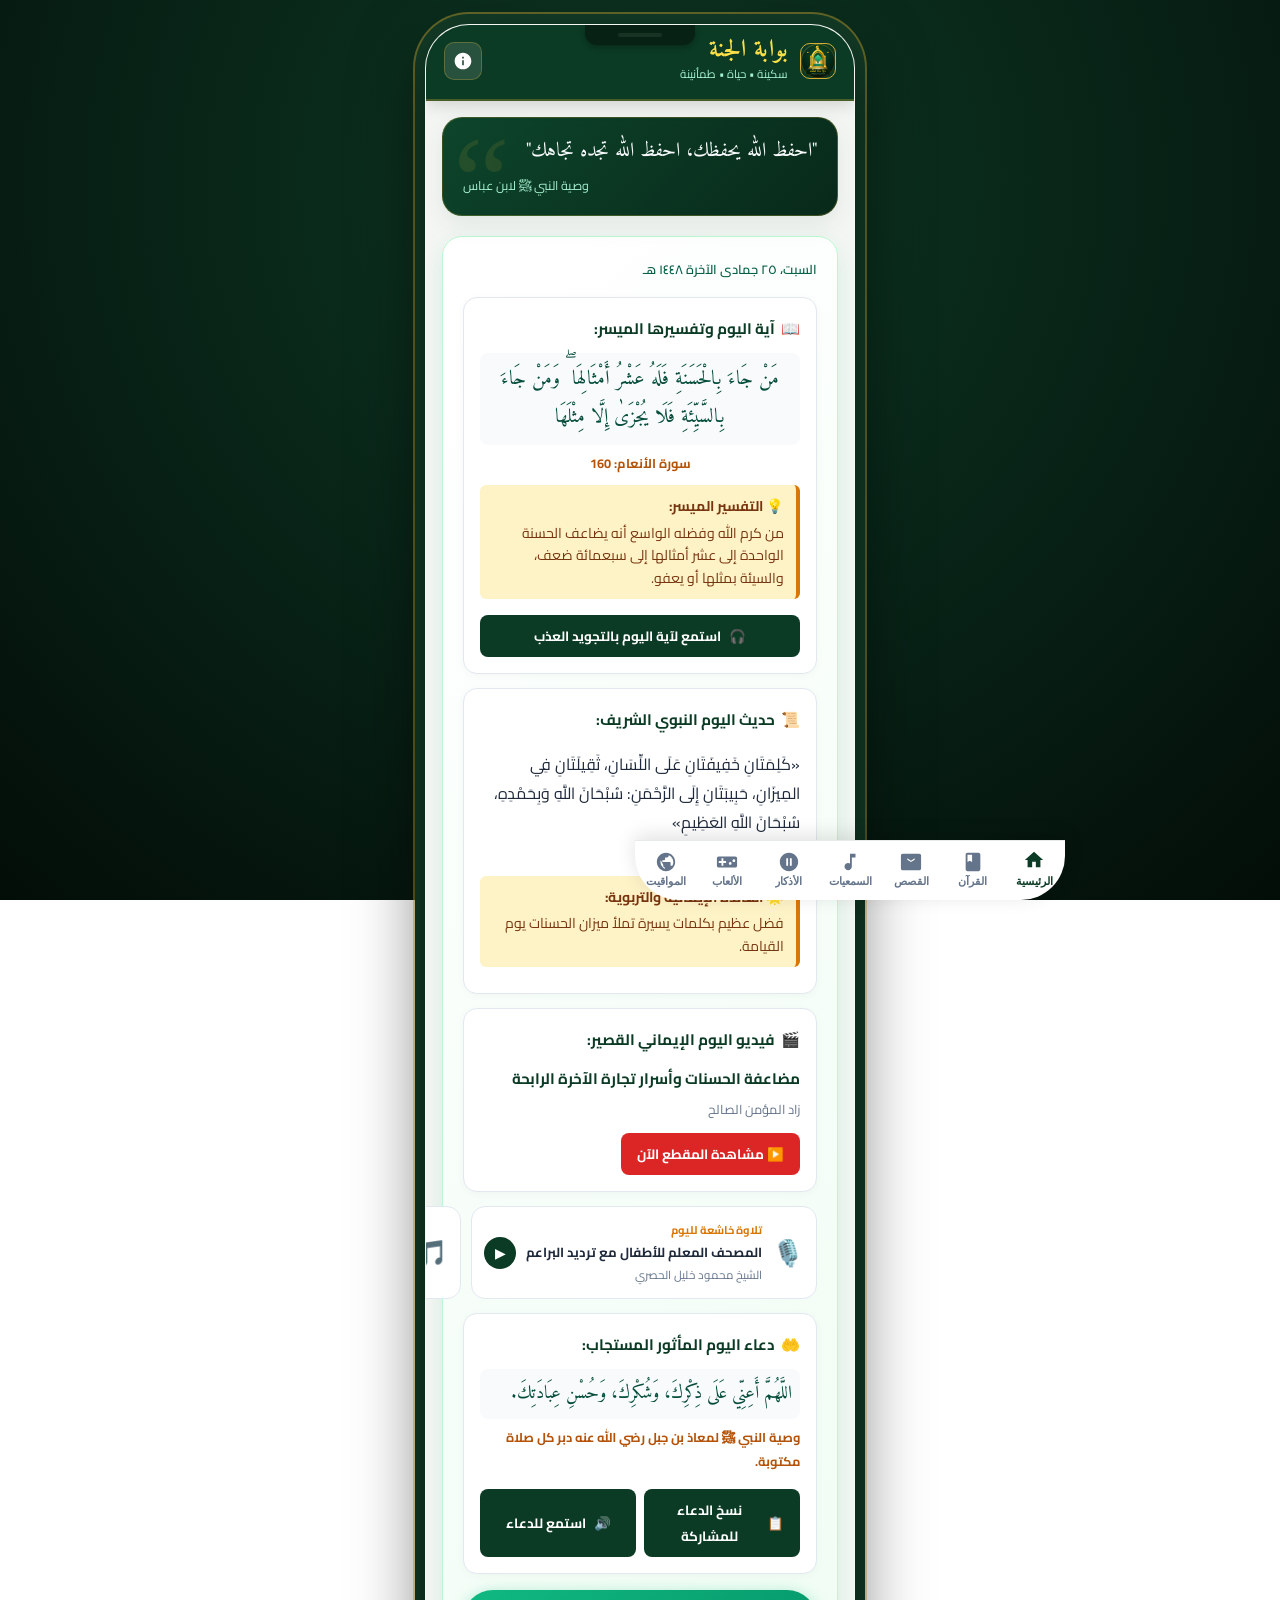
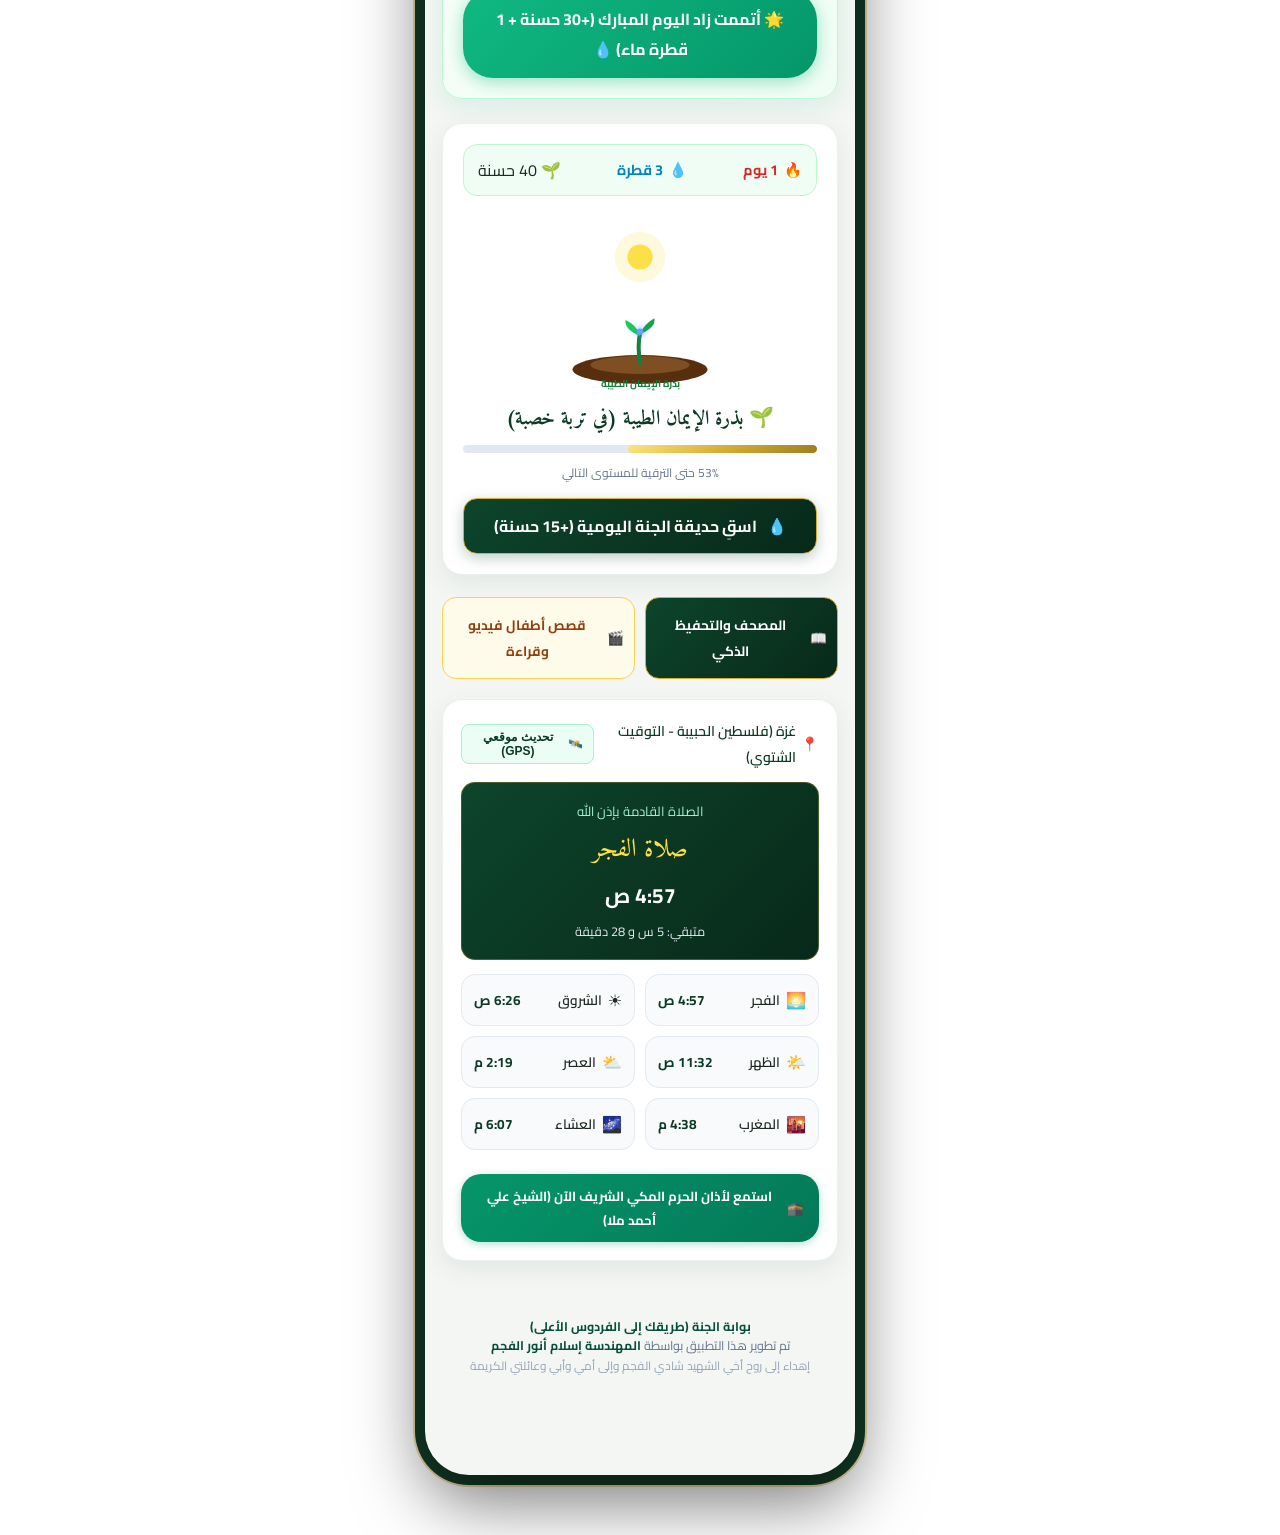
==== commit 0df4a549: "feat: add official privacy policy (privacy.html) - offline-first and zero data collection" ====
--- a/android/app/src/main/assets/www/index.html
+++ b/android/app/src/main/assets/www/index.html
@@ -19,6 +19,10 @@
 </head>
 <body>
 
+  <!-- حاوية إطار شاشة الهاتف الذكي المخصص للجوال والحواسيب -->
+  <div class="mobile-app-wrapper" id="app-viewport">
+    <div class="mobile-phone-speaker-notch" aria-hidden="true"></div>
+
   <!-- ===================================================================
        الشريط العلوي (App Header)
   =================================================================== -->
@@ -56,7 +60,7 @@
       <!-- نظام التحديث اليومي التلقائي (Dynamic Daily Content Feed) -->
       <div id="dynamic-daily-feed-container"></div>
 
-      <!-- حديقة الفردوس الافتراضية (نظام الجذب الذكي والإدمان الإيجابي) -->
+      <!-- حديقة الفردوس الافتراضية (نظام التحفيز والتفاعل الإيماني اليومي) -->
       <div class="garden-hero-card">
         <div class="garden-stats-bar">
           <div class="streak-pill">
@@ -277,7 +281,7 @@
       </div>
     </section>
 
-    <!-- 6. شاشة الألعاب والألغاز الخرافية (الإدمان الإيجابي) -->
+    <!-- 6. شاشة الألعاب والتحديات الإيمانية الهادفة والممتعة -->
     <section class="app-screen" id="screen-games">
       <!-- لعبة ومسابقات قصص الأنبياء الكرام (Prophets Quest) -->
       <div id="prophets-quest-container"></div>
@@ -520,7 +524,7 @@
         </div>
 
         <p style="font-size: 0.9rem; line-height: 1.7; color: var(--text-dark); margin: 16px 0;">
-          تطبيق "بوابة الجنة" صُمّم بعناية ليكون دليلك ورفيقك اليومي نحو الفردوس الأعلى، جامعاً بين القرآن الكريم وتكرار التحفيظ للأطفال، قصص بر الوالدين والصلاة، الألعاب الذكية الإدمانية، والسكينة الإيمانية.
+          تطبيق "بوابة الجنة" صُمّم بعناية فائقة ليكون دليلك ورفيقك اليومي نحو الفردوس الأعلى، جامعاً بين القرآن الكريم وتكرار التحفيظ للأطفال، قصص بر الوالدين والصلاة، الألعاب والتحديات الإيمانية التفاعلية النافعة، والسكينة الإيمانية.
         </p>
 
         <!-- سياسة الخصوصية وحماية الملفات -->
@@ -784,6 +788,8 @@
     <span style="font-size: 0.74rem; color: #94A3B8;">إهداء إلى روح أخي الشهيد شادي الفجم وإلى أمي وأبي وعائلتي الكريمة</span>
   </footer>
 
+  </div> <!-- /.mobile-app-wrapper -->
+
   <!-- إشعار Toast العائم -->
   <div class="app-toast" id="app-toast"></div>
 
--- a/android/app/src/main/assets/www/css/style.css
+++ b/android/app/src/main/assets/www/css/style.css
@@ -133,9 +133,11 @@
    الحاوية العامة للشاشات
 =================================================================== */
 .app-container {
-  max-width: 580px;
+  width: 100%;
+  max-width: 440px;
   margin: 0 auto;
-  padding: 16px;
+  padding: 14px;
+  box-sizing: border-box;
 }
 
 .app-screen {
@@ -1561,15 +1563,25 @@
   justify-content: center;
   color: var(--text-muted);
   text-decoration: none;
-  font-size: 0.72rem;
+  font-size: 0.68rem;
   font-weight: 600;
-  gap: 3px;
+  gap: 2px;
   cursor: pointer;
   background: none;
   border: none;
   flex: 1;
-  padding: 6px 0;
+  min-width: 0;
+  padding: 5px 1px 3px;
   transition: var(--transition);
+}
+
+.bottom-nav-item span {
+  display: block;
+  white-space: nowrap;
+  overflow: hidden;
+  text-overflow: ellipsis;
+  max-width: 100%;
+  line-height: 1.15;
 }
 
 .bottom-nav-item svg {
--- a/android/app/src/main/assets/www/css/responsive.css
+++ b/android/app/src/main/assets/www/css/responsive.css
@@ -1,63 +1,277 @@
 /* ===================================================================
-   رَوْح - تنسيقات التجاوب التام مع مختلف شاشات الهواتف المحمولة
-=================================================================== */
-
-/* شاشات الهواتف الصغيرة جداً (أقل من 360px مثل iPhone SE) */
-@media (max-width: 360px) {
+   بوابة الجنة - هندسة التصميم المخصص لشاشات الجوال (Mobile-First Architecture)
+   تم تطوير التصميم بواسطة: المهندسة إسلام أنور الفجم
+   - تجاوب أصيل وتام مع كافة شاشات الهواتف المحمولة
+   - محاكاة إطار هاتف ذكي أنيق وراقي عند الفتح على أجهزة الكمبيوتر
+=================================================================== */
+
+/* ===================================================================
+   1. شاشات الجوال الحقيقية (أقل من 520px) - ملء الشاشة الكامل الأصيل
+=================================================================== */
+@media (max-width: 519px) {
+  body {
+    background-color: var(--bg-sand);
+    margin: 0;
+    padding: 0;
+    padding-bottom: calc(68px + var(--safe-bottom));
+    width: 100%;
+    overflow-x: hidden;
+    -webkit-overflow-scrolling: touch;
+  }
+
+  .mobile-app-wrapper {
+    width: 100%;
+    max-width: 100%;
+    margin: 0;
+    padding: 0;
+    min-height: 100vh;
+    border-radius: 0 !important;
+    box-shadow: none !important;
+    border: none !important;
+    background: transparent;
+  }
+
+  .mobile-phone-speaker-notch {
+    display: none !important;
+  }
+
+  .app-header {
+    position: sticky;
+    top: 0;
+    width: 100%;
+    border-radius: 0 !important;
+    padding: calc(10px + var(--safe-top)) 14px 12px;
+    box-shadow: 0 4px 14px rgba(0, 0, 0, 0.12);
+  }
+
   .app-container {
-    padding: 12px;
-  }
-  .header-title-group h1 {
-    font-size: 1.3rem;
-  }
-  .quote-body {
-    font-size: 1.1rem;
-  }
-  .garden-visual-stage {
-    height: 150px;
-  }
-  .compass-container {
-    width: 210px;
-    height: 210px;
-  }
-  .prayers-grid {
-    grid-template-columns: 1fr;
-  }
+    width: 100%;
+    max-width: 100%;
+    padding: 12px 14px 20px 14px;
+    box-sizing: border-box;
+  }
+
+  .bottom-nav {
+    position: fixed;
+    bottom: 0;
+    left: 0;
+    right: 0;
+    width: 100%;
+    height: calc(62px + var(--safe-bottom));
+    padding-bottom: var(--safe-bottom);
+    border-radius: 0 !important;
+    border-top: 1px solid rgba(11, 59, 36, 0.12);
+    box-shadow: 0 -4px 16px rgba(0, 0, 0, 0.08);
+    background: #FFFFFF;
+    z-index: 85;
+  }
+
   .bottom-nav-item {
+    padding: 5px 1px 3px;
     font-size: 0.65rem;
-  }
+    gap: 2px;
+    flex: 1;
+    min-width: 0;
+  }
+
   .bottom-nav-item svg {
     width: 20px;
     height: 20px;
   }
-}
-
-/* شاشات الهواتف القياسية والمريحة (361px إلى 480px) */
-@media (min-width: 361px) and (max-width: 480px) {
+
+  .bottom-nav-item.active {
+    color: var(--primary-emerald);
+    font-weight: 700;
+  }
+
+  .bottom-nav-item.active svg {
+    fill: var(--primary-emerald);
+  }
+
+  .bottom-nav-item.active::after {
+    content: '';
+    width: 14px;
+    height: 3px;
+    background: var(--gold-primary);
+    border-radius: 3px;
+    margin-top: 1px;
+  }
+
+  .mini-player {
+    position: fixed;
+    bottom: calc(66px + var(--safe-bottom));
+    left: 10px;
+    right: 10px;
+    max-width: none;
+    transform: none !important;
+    border-radius: 14px;
+  }
+
+  .full-player-modal,
+  .mushaf-reader-modal,
+  .kids-reader-modal,
+  .kids-video-modal {
+    position: fixed;
+    inset: 0 !important;
+    width: 100% !important;
+    height: 100% !important;
+    max-width: 100% !important;
+    max-height: 100% !important;
+    transform: none !important;
+    border-radius: 0 !important;
+  }
+}
+
+/* ===================================================================
+   2. شاشات الجوال الصغيرة جداً (أقل من 360px) مثل iPhone SE القديم
+=================================================================== */
+@media (max-width: 360px) {
+  .app-container {
+    padding: 8px 10px 16px 10px;
+  }
+  .header-title-group h1 {
+    font-size: 1.2rem;
+  }
+  .quote-body {
+    font-size: 1.05rem;
+  }
+  .garden-visual-stage {
+    height: 140px;
+  }
   .prayers-grid {
-    grid-template-columns: repeat(2, 1fr);
-  }
-}
-
-/* الأجهزة اللوحية وشاشات الحواسيب المفتوحة */
-@media (min-width: 768px) {
-  .app-container {
-    padding: 24px;
-    max-width: 650px;
-  }
-  .bottom-nav {
-    max-width: 650px;
+    grid-template-columns: repeat(2, 1fr) !important;
+    gap: 6px !important;
+  }
+  .prayer-grid-item {
+    padding: 8px 6px;
+  }
+  .bottom-nav-item {
+    font-size: 0.60rem;
+  }
+  .bottom-nav-item svg {
+    width: 18px;
+    height: 18px;
+  }
+}
+
+/* ===================================================================
+   3. شاشات سطح المكتب والكمبيوتر والأجهزة اللوحية (أكبر من 520px):
+      عرض إطار وتصميم شاشة هاتف محمول فاخر وعصري
+=================================================================== */
+@media (min-width: 520px) {
+  body {
+    background: radial-gradient(circle at 50% 20%, #0d3824 0%, #071f14 60%, #030d08 100%);
+    background-attachment: fixed;
+    min-height: 100vh;
+    display: flex;
+    justify-content: center;
+    align-items: flex-start;
+    padding: 24px 16px 60px;
+    box-sizing: border-box;
+  }
+
+  .mobile-app-wrapper {
+    width: 100%;
+    max-width: 430px;
+    min-height: 880px;
+    background-color: var(--bg-sand);
+    border-radius: 44px;
+    box-shadow: 
+      0 25px 70px rgba(0, 0, 0, 0.55),
+      0 0 0 10px #133c27,
+      0 0 0 12px rgba(212, 175, 55, 0.45);
+    position: relative;
+    overflow: hidden;
+    padding-bottom: 74px;
+    box-sizing: border-box;
+    border: 1px solid rgba(255, 255, 255, 0.12);
+  }
+
+  .mobile-phone-speaker-notch {
+    display: flex;
+    align-items: center;
+    justify-content: center;
+    width: 110px;
+    height: 20px;
+    background: #082115;
+    position: absolute;
+    top: 0;
     left: 50%;
     transform: translateX(-50%);
-    border-radius: 20px 20px 0 0;
-    box-shadow: 0 -4px 20px rgba(0, 0, 0, 0.08);
-  }
+    border-bottom-left-radius: 12px;
+    border-bottom-right-radius: 12px;
+    z-index: 105;
+    box-shadow: 0 2px 6px rgba(0,0,0,0.3);
+  }
+
+  .mobile-phone-speaker-notch::before {
+    content: '';
+    width: 44px;
+    height: 4px;
+    background: #183324;
+    border-radius: 3px;
+  }
+
+  .app-header {
+    position: sticky;
+    top: 0;
+    z-index: 90;
+    padding-top: 24px;
+    box-shadow: 0 4px 16px rgba(0,0,0,0.15);
+  }
+
+  .app-container {
+    max-width: 430px;
+    padding: 16px;
+    box-sizing: border-box;
+  }
+
+  .bottom-nav {
+    position: fixed;
+    bottom: 0;
+    left: 50%;
+    transform: translateX(-50%);
+    width: 100%;
+    max-width: 430px;
+    height: 64px;
+    border-bottom-left-radius: 44px;
+    border-bottom-right-radius: 44px;
+    box-shadow: 0 -4px 20px rgba(0,0,0,0.12);
+    z-index: 85;
+    background: #FFFFFF;
+  }
+
   .mini-player {
-    max-width: 620px;
-  }
-}
-
-/* دعم شاشات OLED والوضع الداكن النظيف */
+    position: fixed;
+    max-width: 406px;
+    left: 50%;
+    transform: translateX(-50%);
+    bottom: 72px;
+    z-index: 86;
+  }
+
+  .full-player-modal,
+  .mushaf-reader-modal,
+  .kids-reader-modal,
+  .kids-video-modal {
+    position: fixed;
+    top: 50%;
+    left: 50%;
+    transform: translate(-50%, -50%);
+    width: 100%;
+    max-width: 430px;
+    height: 88vh;
+    max-height: 850px;
+    border-radius: 36px;
+    box-shadow: 0 25px 70px rgba(0,0,0,0.6);
+    z-index: 120;
+    overflow-y: auto;
+  }
+}
+
+/* ===================================================================
+   4. دعم شاشات OLED والوضع الليلي النظيف
+=================================================================== */
 @media (prefers-color-scheme: dark) {
   :root {
     --bg-sand: #0B1410;
@@ -74,24 +288,17 @@
     background: #17241D;
     border-color: #21352A;
   }
-  .quiz-option-btn {
+  .quiz-option-btn,
+  .word-chip,
+  .badge-card {
     background: #17241D;
     border-color: #263D31;
     color: #E2E8F0;
   }
-  .word-chip {
-    background: #17241D;
-    border-color: #263D31;
-    color: #E2E8F0;
-  }
   .word-arranged-container {
     background: #15221B;
     border-color: #334E40;
   }
-  .badge-card {
-    background: #17241D;
-    border-color: #263D31;
-  }
   .story-reader-modal {
     background: #0B1410;
   }
@@ -104,13 +311,15 @@
   }
 }
 
-/* دعم الشاشات ذات النتوء العلوي والسفلي (iPhone Notch / Dynamic Island) */
+/* ===================================================================
+   5. دعم شاشات الآيفون والأندرويد ذات النتوء (Safe Area Insets)
+=================================================================== */
 @supports (padding-top: max(0px)) {
   .app-header {
     padding-top: max(12px, env(safe-area-inset-top));
   }
   .bottom-nav {
-    padding-bottom: max(6px, env(safe-area-inset-bottom));
-    height: calc(62px + max(0px, env(safe-area-inset-bottom)));
-  }
-}
+    padding-bottom: max(4px, env(safe-area-inset-bottom));
+    height: calc(60px + max(0px, env(safe-area-inset-bottom)));
+  }
+}
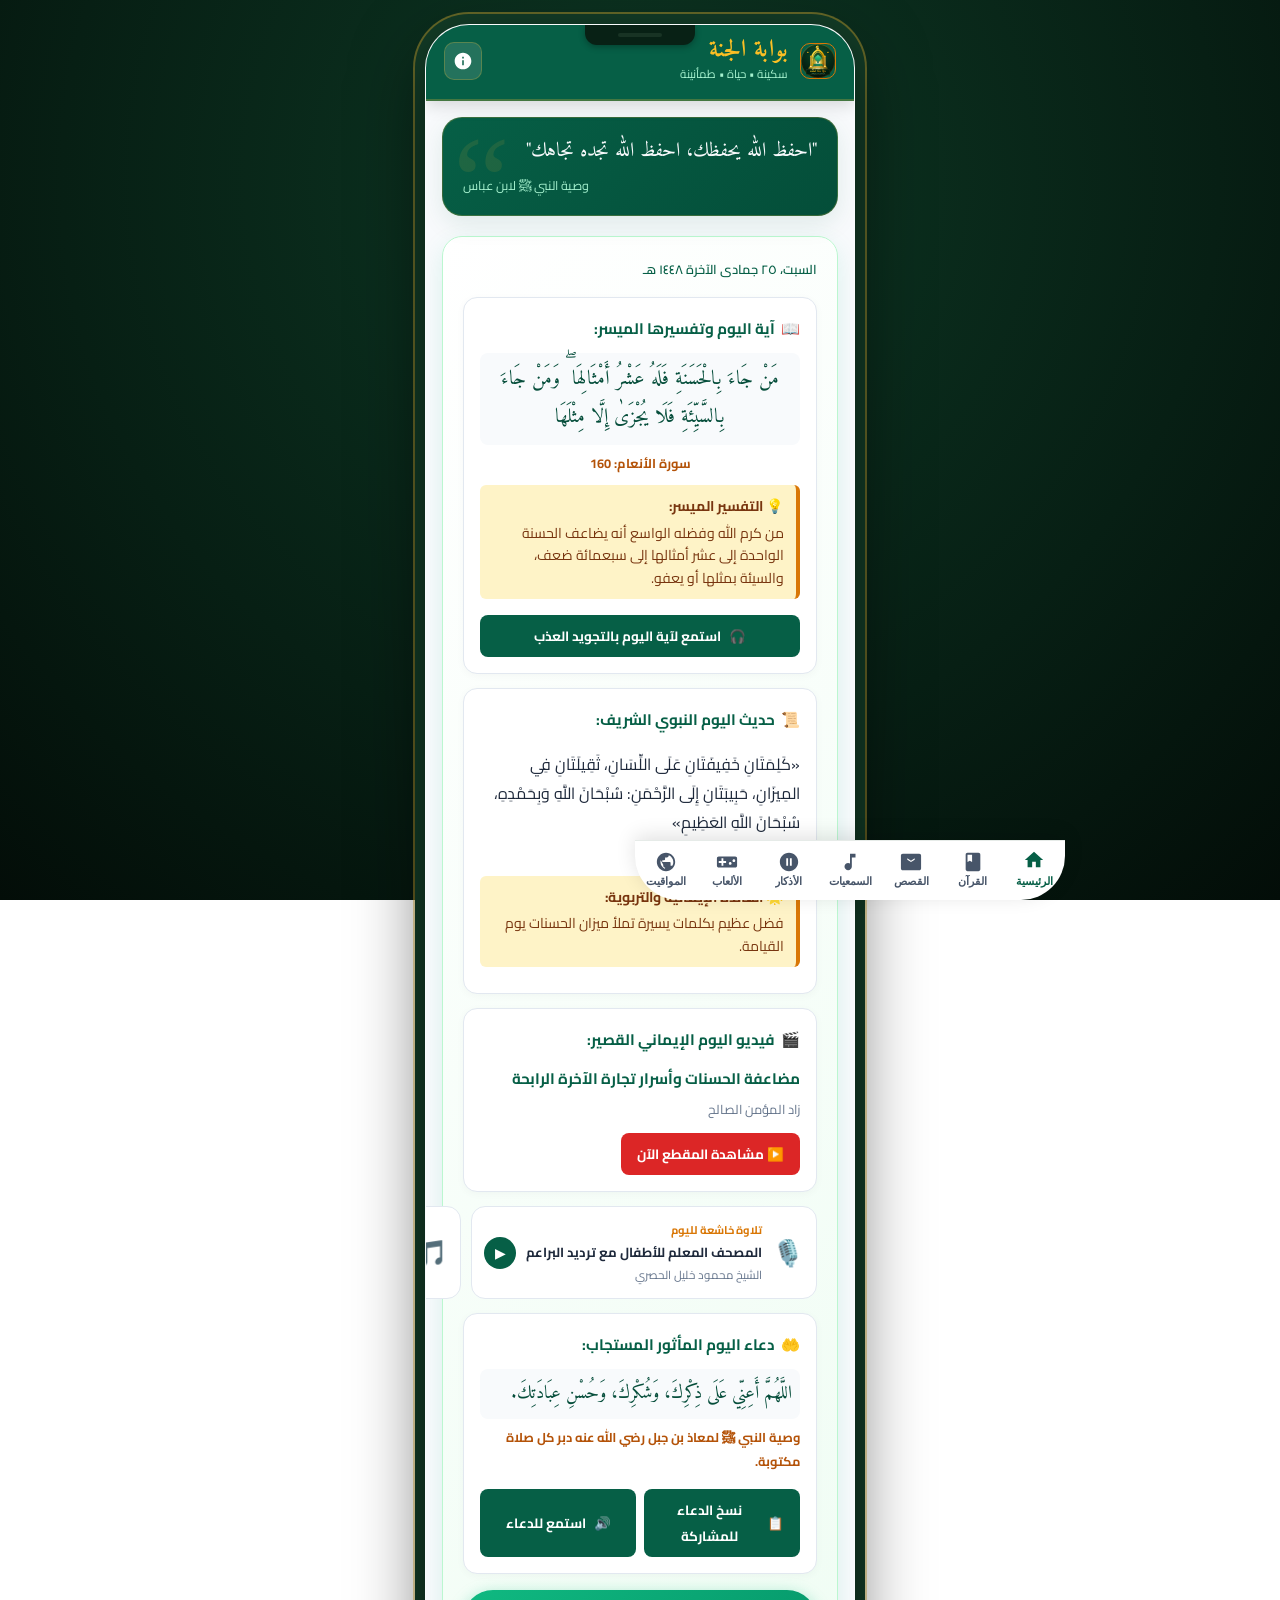
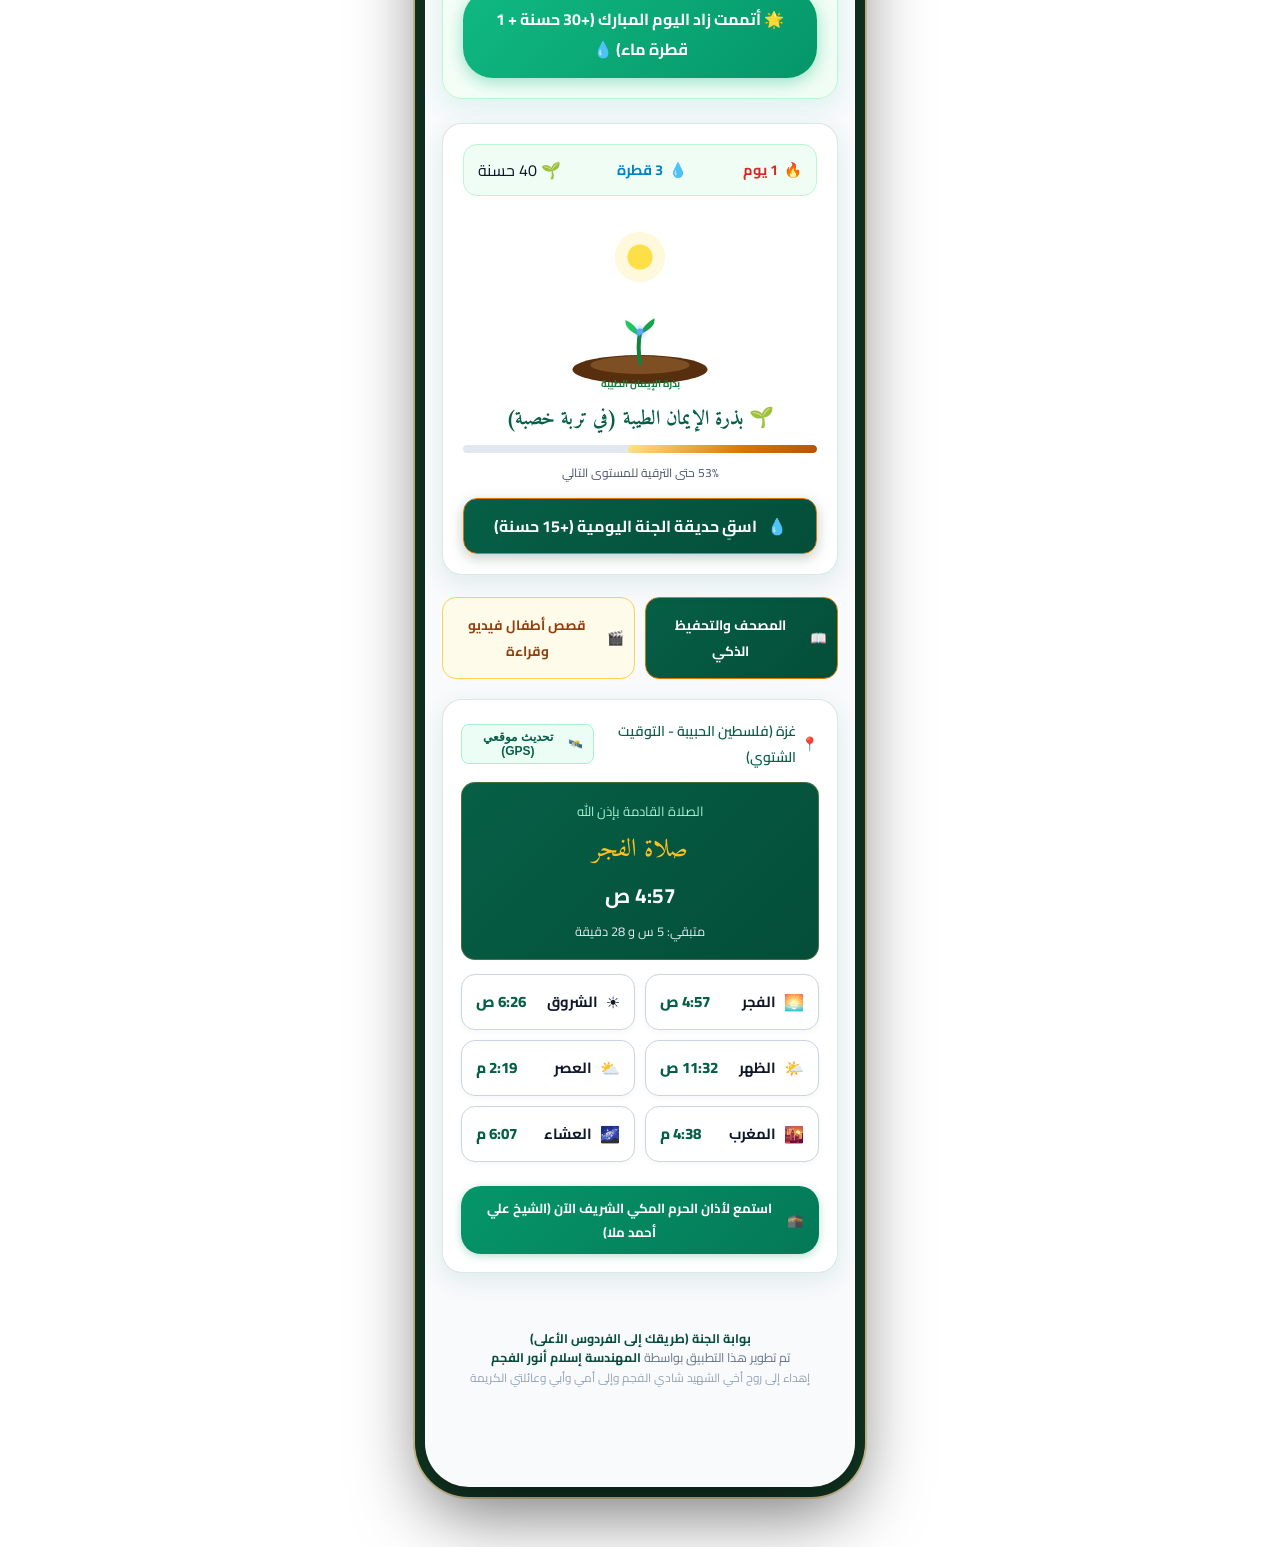
==== commit 4db21b88: "Comprehensive update: 100% offline mode, dedicated nasheed audio, offline kids video theater, adhan " ====
--- a/android/app/src/main/assets/www/index.html
+++ b/android/app/src/main/assets/www/index.html
@@ -402,12 +402,97 @@
 
     <!-- 7. شاشة أدوات المسلم والمواقيت والقبلة الحية -->
     <section class="app-screen" id="screen-tools">
+      
+      <!-- أدوات المسلم الذكية اليومية - أيقونات بارزة وواضحة جداً -->
+      <div style="background: #FFFFFF; border-radius: var(--radius-lg); padding: 18px; margin-bottom: 16px; border: 1.5px solid #E2E8F0; box-shadow: 0 4px 15px rgba(0,0,0,0.05);">
+        <h3 style="font-family: 'Amiri', serif; color: var(--primary-emerald); font-size: 1.35rem; margin-bottom: 12px; display: flex; align-items: center; gap: 8px;">
+          <span>🧰</span>
+          <span>أدوات المسلم اليومية المتكاملة</span>
+        </h3>
+
+        <div class="muslim-tools-grid">
+          <div class="muslim-tool-card" onclick="RawhPrayerTimes.toggleMakkahAdhan()">
+            <div class="muslim-tool-icon-wrapper" style="background: #ECFDF5; color: #065F46; border-color: #A7F3D0;">🕋</div>
+            <div class="muslim-tool-title">صوت الأذان</div>
+            <div class="muslim-tool-desc">تشغيل/إيقاف أذان الحرم المكي</div>
+          </div>
+
+          <div class="muslim-tool-card" onclick="RawhVoiceAzkar.triggerNextDhikr(true)">
+            <div class="muslim-tool-icon-wrapper" style="background: #FEF3C7; color: #B45309; border-color: #FCD34D;">🔊</div>
+            <div class="muslim-tool-title">ذكر صوتي</div>
+            <div class="muslim-tool-desc">تسميع ذكر صوتي مباشر</div>
+          </div>
+
+          <div class="muslim-tool-card" data-goto="quran">
+            <div class="muslim-tool-icon-wrapper" style="background: #EFF6FF; color: #1D4ED8; border-color: #BFDBFE;">📖</div>
+            <div class="muslim-tool-title">المصحف الشريف</div>
+            <div class="muslim-tool-desc">تلاوة وتفسير الآيات</div>
+          </div>
+
+          <div class="muslim-tool-card" data-goto="dhikr">
+            <div class="muslim-tool-icon-wrapper" style="background: #FDF2F8; color: #BE185D; border-color: #FBCFE8;">📿</div>
+            <div class="muslim-tool-title">المسبحة والحصن</div>
+            <div class="muslim-tool-desc">أذكار الصباح والمساء</div>
+          </div>
+        </div>
+      </div>
+
+      <!-- بطاقة التحكم المباشر بالأذان وصوت الحرم المكي -->
+      <div class="adhan-live-control-card">
+        <div class="adhan-control-header">
+          <div class="adhan-control-title">
+            <span>🕋</span>
+            <span>الأذان التلقائي لمواقيت الصلاة</span>
+          </div>
+          <label style="display: inline-flex; align-items: center; gap: 8px; font-weight: bold; font-size: 0.9rem; color: #065F46;">
+            <span>تشغيل</span>
+            <input type="checkbox" id="master-adhan-audio-toggle" class="prayer-notif-switch" checked>
+          </label>
+        </div>
+        <p style="font-size: 0.85rem; color: #475569; margin-bottom: 12px; line-height: 1.6;">
+          يرفع التطبيق أذان الحرم المكي الشريف بصوت الشيخ علي أحمد ملا تلقائياً عند دخول وقت كل صلاة، ويمكنك التحكم به في أي لحظة.
+        </p>
+        <button class="btn-play-makkah-adhan" style="width: 100%; justify-content: center; padding: 12px; font-size: 0.95rem;">
+          <span>🕋</span>
+          <span>استمع لأذان الحرم المكي الشريف الآن (الشيخ علي أحمد ملا)</span>
+        </button>
+      </div>
+
+      <!-- بطاقة الأذكار الصوتية التلقائية الناطقة -->
+      <div style="background: #FFFFFF; border-radius: var(--radius-lg); padding: 18px; margin-bottom: 18px; border: 2px solid #F59E0B; box-shadow: 0 4px 15px rgba(245, 158, 11, 0.08);">
+        <div style="display: flex; justify-content: space-between; align-items: center; margin-bottom: 10px;">
+          <h4 style="color: #B45309; font-size: 1rem; font-weight: bold; display: flex; align-items: center; gap: 8px;">
+            <span>🎙️</span>
+            <span>الأذكار الصوتية التلقائية الناطقة</span>
+          </h4>
+          <label style="display: inline-flex; align-items: center; gap: 6px; font-weight: bold; font-size: 0.9rem; color: #B45309;">
+            <span>مفعّلة</span>
+            <input type="checkbox" id="toggle-auto-voice-azkar" class="prayer-notif-switch" checked>
+          </label>
+        </div>
+        <p style="font-size: 0.84rem; color: #475569; line-height: 1.6; margin-bottom: 12px;">
+          تذكير صوتي هادئ يتردد في الخلفية بتسبيحة أو استغفار أو صلاة على النبي ﷺ لتعطير لسانك بذكر الله.
+        </p>
+        <div style="display: flex; gap: 10px; align-items: center; margin-bottom: 12px;">
+          <span style="font-size: 0.85rem; font-weight: bold; color: #0F172A;">تكرار كل:</span>
+          <select id="voice-azkar-interval-select" style="padding: 6px 12px; border-radius: 8px; border: 1.5px solid #CBD5E1; font-family: 'Cairo', sans-serif; font-size: 0.88rem; font-weight: bold; background: #FFF;">
+            <option value="15">كل 15 دقيقة</option>
+            <option value="20" selected>كل 20 دقيقة</option>
+            <option value="30">كل 30 دقيقة</option>
+            <option value="60">كل ساعة</option>
+          </select>
+          <button id="btn-play-voice-azkar-now" style="flex-grow: 1; background: #065F46; color: #FFF; border: none; border-radius: 8px; padding: 8px 12px; font-family: 'Cairo', sans-serif; font-weight: bold; font-size: 0.85rem; cursor: pointer;">
+            <span>🔊</span> <span>تسميع ذكر صوتي الآن</span>
+          </button>
+        </div>
+      </div>
+
       <!-- اختيار المدينة وتحديد الموقع -->
       <div class="prayer-summary-card">
         <div class="location-bar">
           <span style="font-weight: bold; color: var(--primary-emerald);">تحديد موقعك لمواقيت دقيقة:</span>
         </div>
-        <select id="city-selector" style="width: 100%; padding: 10px; border-radius: 8px; border: 1px solid #CBD5E1; margin-bottom: 10px; font-family: 'Cairo', sans-serif;">
+        <select id="city-selector" style="width: 100%; padding: 10px; border-radius: 8px; border: 1.5px solid #CBD5E1; margin-bottom: 10px; font-family: 'Cairo', sans-serif; font-weight: bold;">
           <option value="غزة (فلسطين الحبيبة - التوقيت الشتوي)" selected>🇵🇸 غزة (فلسطين الحبيبة - التوقيت الشتوي)</option>
           <option value="القدس الشريف">القدس الشريف</option>
           <option value="مكة المكرمة (أم القرى)">مكة المكرمة (أم القرى)</option>
@@ -424,32 +509,27 @@
 
         <h4 style="color: var(--primary-emerald); margin: 14px 0 8px; font-size: 0.95rem;">التحكم بتنبيهات الأذان لكل صلاة:</h4>
         <div style="display: flex; flex-direction: column; gap: 8px;">
-          <label style="display: flex; justify-content: space-between; align-items: center; background: #F8FAFC; padding: 8px 12px; border-radius: 8px; font-size: 0.88rem;">
+          <label style="display: flex; justify-content: space-between; align-items: center; background: #FFFFFF; border: 1px solid #E2E8F0; padding: 10px 14px; border-radius: 8px; font-size: 0.9rem; font-weight: bold; color: #0F172A;">
             <span>أذان الفجر</span>
             <input type="checkbox" id="notif-fajr" class="prayer-notif-switch" checked>
           </label>
-          <label style="display: flex; justify-content: space-between; align-items: center; background: #F8FAFC; padding: 8px 12px; border-radius: 8px; font-size: 0.88rem;">
+          <label style="display: flex; justify-content: space-between; align-items: center; background: #FFFFFF; border: 1px solid #E2E8F0; padding: 10px 14px; border-radius: 8px; font-size: 0.9rem; font-weight: bold; color: #0F172A;">
             <span>أذان الظهر</span>
             <input type="checkbox" id="notif-dhuhr" class="prayer-notif-switch" checked>
           </label>
-          <label style="display: flex; justify-content: space-between; align-items: center; background: #F8FAFC; padding: 8px 12px; border-radius: 8px; font-size: 0.88rem;">
+          <label style="display: flex; justify-content: space-between; align-items: center; background: #FFFFFF; border: 1px solid #E2E8F0; padding: 10px 14px; border-radius: 8px; font-size: 0.9rem; font-weight: bold; color: #0F172A;">
             <span>أذان العصر</span>
             <input type="checkbox" id="notif-asr" class="prayer-notif-switch" checked>
           </label>
-          <label style="display: flex; justify-content: space-between; align-items: center; background: #F8FAFC; padding: 8px 12px; border-radius: 8px; font-size: 0.88rem;">
+          <label style="display: flex; justify-content: space-between; align-items: center; background: #FFFFFF; border: 1px solid #E2E8F0; padding: 10px 14px; border-radius: 8px; font-size: 0.9rem; font-weight: bold; color: #0F172A;">
             <span>أذان المغرب</span>
             <input type="checkbox" id="notif-maghrib" class="prayer-notif-switch" checked>
           </label>
-          <label style="display: flex; justify-content: space-between; align-items: center; background: #F8FAFC; padding: 8px 12px; border-radius: 8px; font-size: 0.88rem;">
+          <label style="display: flex; justify-content: space-between; align-items: center; background: #FFFFFF; border: 1px solid #E2E8F0; padding: 10px 14px; border-radius: 8px; font-size: 0.9rem; font-weight: bold; color: #0F172A;">
             <span>أذان العشاء</span>
             <input type="checkbox" id="notif-isha" class="prayer-notif-switch" checked>
           </label>
         </div>
-
-        <button class="btn-play-makkah-adhan" style="width: 100%; justify-content: center; padding: 12px; margin-top: 14px; font-size: 0.95rem;">
-          <span>🕋</span>
-          <span>استمع لأذان الحرم المكي الشريف الآن (الشيخ علي أحمد ملا)</span>
-        </button>
       </div>
 
       <!-- بوصلة القبلة التفاعلية الحية -->
@@ -527,13 +607,13 @@
           تطبيق "بوابة الجنة" صُمّم بعناية فائقة ليكون دليلك ورفيقك اليومي نحو الفردوس الأعلى، جامعاً بين القرآن الكريم وتكرار التحفيظ للأطفال، قصص بر الوالدين والصلاة، الألعاب والتحديات الإيمانية التفاعلية النافعة، والسكينة الإيمانية.
         </p>
 
-        <!-- سياسة الخصوصية وحماية الملفات -->
-        <div class="privacy-notice-box">
-          <h4>🛡️ الخصوصية التامة وحماية البيانات:</h4>
-          <p>
-            • جميع بياناتك من تتابع الأيام، سقاية الحديقة، والتسبيحات تُحفظ محلياً 100% داخل هاتفك ولا تُرسل لأي خادم خارجي.<br>
-            • إحداثيات الموقع الجغرافي تُستخدم فقط داخل جهازك لحساب مواقيت الصلاة واتجاه القبلة ولا يتم تسجيلها نهائياً.<br>
-            • التطبيق خالٍ تماماً من الإعلانات المزعجة ومن أي علامات تجارية أو استضافات خارجية.
+        <!-- سياسة الخصوصية وحماية الملفات - موجزة ومقروءة -->
+        <div class="privacy-notice-box" style="background: #FFFFFF; border: 2px solid #059669; border-radius: 14px; padding: 18px; margin-top: 18px; text-align: right; box-shadow: 0 4px 14px rgba(6, 95, 70, 0.08);">
+          <h4 style="color: #065F46; font-size: 1.05rem; font-weight: bold; margin-bottom: 8px;">🛡️ الخصوصية التامة وحماية البيانات:</h4>
+          <p style="font-size: 0.92rem; color: #0F172A; line-height: 1.8; margin: 0; font-weight: 600;">
+            • <strong>تشغيل بدون إنترنت:</strong> التطبيق يعمل محلياً 100% دون اتصال.<br>
+            • <strong>أمان تام:</strong> لا نجمع أو نشارك أي بيانات شخصية للمستخدم نهائياً.<br>
+            • <strong>حفظ محلي:</strong> جميع التسبيحات وإنجازاتك تُحفظ داخل ذاكرة هاتفك فقط.
           </p>
         </div>
       </div>
@@ -709,12 +789,12 @@
     <div style="flex-grow: 1; overflow-y: auto; display: flex; flex-direction: column; align-items: center; padding: 16px 16px calc(20px + var(--safe-bottom));">
       <!-- أزرار تبديل نمط العرض -->
       <div class="theater-mode-tabs">
-        <button class="theater-tab-btn active" id="tab-btn-video-stream">📺 بث الفيديو المباشر</button>
-        <button class="theater-tab-btn" id="tab-btn-interactive-stage">🎬 مسرح المشاهد التفاعلي</button>
-      </div>
-
-      <!-- 1. بطاقة المسرح الكرتوني التفاعلي (جاهزة 100% وتعمل دون انقطاع) -->
-      <div class="interactive-theater-card" id="theater-stage-container" style="display: none;">
+        <button class="theater-tab-btn active" id="tab-btn-interactive-stage">🎬 مسرح الكرتون التفاعلي (بدون إنترنت)</button>
+        <button class="theater-tab-btn" id="tab-btn-video-stream">📺 بث الفيديو المباشر</button>
+      </div>
+
+      <!-- 1. بطاقة المسرح الكرتوني التفاعلي (جاهزة 100% وتعمل دون إنترنت) -->
+      <div class="interactive-theater-card" id="theater-stage-container" style="display: block;">
         <div class="theater-scene-badge" id="theater-scene-badge">المشهد 1 من 4</div>
         <div class="theater-scene-stage" id="theater-scene-stage">
           <div class="scene-anim-char pop-in">👦🧕</div>
@@ -724,17 +804,20 @@
         
         <div class="theater-controls-row">
           <button class="btn-scene-nav" id="btn-theater-prev-scene">السابق ◀</button>
+          <button class="btn-scene-autoplay" id="btn-theater-autoplay" style="background: var(--gold-gradient); color: #062215; border: none; border-radius: var(--radius-md); padding: 8px 12px; font-weight: bold; cursor: pointer; display: inline-flex; align-items: center; gap: 4px;">
+            <span>▶️</span> <span>تشغيل كفيديو</span>
+          </button>
           <button class="btn-scene-narration" id="btn-theater-narration">
             <span>🎙️</span>
-            <span>استمع لرواية المشهد</span>
+            <span>استمع للرواية</span>
           </button>
           <button class="btn-scene-nav" id="btn-theater-next-scene">▶ التالي</button>
         </div>
         <div id="theater-yt-link-box"></div>
       </div>
 
-      <!-- 2. حاوية بث الفيديو المباشر -->
-      <div id="theater-video-container" style="display: block; width: 100%; max-width: 520px;">
+      <!-- 2. حاوية بث الفيديو المباشر (عند توفر اتصال بالإنترنت) -->
+      <div id="theater-video-container" style="display: none; width: 100%; max-width: 520px;">
         <div class="kids-video-frame-container" style="margin-top: 0;">
           <iframe id="kids-video-iframe" src="" allowfullscreen allow="accelerometer; autoplay; clipboard-write; encrypted-media; gyroscope; picture-in-picture; web-share"></iframe>
         </div>
@@ -807,6 +890,7 @@
   <script src="./js/prophets-quest.js"></script>
   <script src="./js/daily-feed.js"></script>
   <script src="./js/kids-stories.js"></script>
+  <script src="./js/voice-azkar.js"></script>
   <script src="./js/quran.js"></script>
   <script src="./js/app.js"></script>
 </body>
--- a/android/app/src/main/assets/www/css/style.css
+++ b/android/app/src/main/assets/www/css/style.css
@@ -6,21 +6,23 @@
 @import url('https://fonts.googleapis.com/css2?family=Amiri:ital,wght@0,400;0,700;1,400&family=Cairo:wght@400;500;600;700;800&display=swap');
 
 :root {
-  --primary-emerald: #0B3B24;
-  --primary-emerald-dark: #062215;
-  --primary-emerald-light: #135534;
-  --emerald-gradient: linear-gradient(135deg, #0D452B 0%, #08291A 100%);
-  --gold-primary: #D4AF37;
-  --gold-light: #FDE047;
-  --gold-gradient: linear-gradient(135deg, #FFE27D 0%, #D4AF37 50%, #9E7D20 100%);
-  --gold-glow: 0 0 16px rgba(212, 175, 55, 0.45);
+  /* ألوان إسلامية راقية عالية التباين والوضوح التام */
+  --primary-emerald: #065F46;        /* أخضر زمردي ملكي بارز ومشرق */
+  --primary-emerald-dark: #044E39;   /* زمردي داكن فخم */
+  --primary-emerald-light: #059669;  /* زمردي حيوي واضح */
+  --emerald-gradient: linear-gradient(135deg, #065F46 0%, #044E39 100%);
+  --emerald-glow: 0 4px 18px rgba(6, 95, 70, 0.28);
+  --gold-primary: #D97706;          /* ذهبي عنبري دافئ وواضح جداً */
+  --gold-light: #FBBF24;
+  --gold-gradient: linear-gradient(135deg, #FDE68A 0%, #D97706 60%, #B45309 100%);
+  --gold-glow: 0 0 16px rgba(217, 119, 6, 0.35);
   
-  --bg-sand: #F4F6F3;
+  --bg-sand: #F8FAFC;               /* خلفية نقية مريحة للعين */
   --card-bg: #FFFFFF;
-  --card-border: rgba(11, 59, 36, 0.08);
-  --text-dark: #1E2922;
-  --text-muted: #64748B;
-  --text-light: #F8FAFC;
+  --card-border: rgba(6, 95, 70, 0.14);
+  --text-dark: #0F172A;             /* كحلي فحمي غامق جداً عالي الوضوح والقراءة */
+  --text-muted: #475569;            /* رمادي داكن مقروء بوضوح تام */
+  --text-light: #FFFFFF;
   
   --safe-bottom: env(safe-area-inset-bottom, 16px);
   --safe-top: env(safe-area-inset-top, 16px);
@@ -28,9 +30,9 @@
   --radius-md: 14px;
   --radius-sm: 8px;
   --transition: all 0.28s cubic-bezier(0.4, 0, 0.2, 1);
-  --shadow-sm: 0 2px 8px rgba(0, 0, 0, 0.04);
-  --shadow-md: 0 8px 24px rgba(11, 59, 36, 0.08);
-  --shadow-lg: 0 14px 35px rgba(0, 0, 0, 0.12);
+  --shadow-sm: 0 2px 8px rgba(0, 0, 0, 0.05);
+  --shadow-md: 0 8px 24px rgba(6, 95, 70, 0.10);
+  --shadow-lg: 0 14px 35px rgba(0, 0, 0, 0.14);
 }
 
 * {
@@ -438,41 +440,156 @@
 }
 
 .prayer-grid-item {
-  background: #F8FAFC;
-  border: 1px solid #E2E8F0;
-  border-radius: var(--radius-md);
-  padding: 10px 12px;
+  background: #FFFFFF;
+  border: 1.5px solid #CBD5E1;
+  border-radius: var(--radius-md);
+  padding: 12px 14px;
   display: flex;
   justify-content: space-between;
   align-items: center;
+  box-shadow: 0 2px 6px rgba(0, 0, 0, 0.04);
 }
 
 .prayer-grid-item.highlight {
-  background: #F0FDF4;
-  border-color: #86EFAC;
+  background: #ECFDF5;
+  border-color: #059669;
+  border-width: 2px;
 }
 
 .prayer-label-group {
   display: flex;
   align-items: center;
+  gap: 8px;
+}
+
+.prayer-name {
+  font-size: 0.92rem;
+  font-weight: 700;
+  color: #0F172A;
+}
+
+.prayer-time-val {
+  font-size: 0.95rem;
+  font-weight: 800;
+  color: var(--primary-emerald);
+}
+
+.prayer-notif-switch {
+  cursor: pointer;
+  accent-color: var(--primary-emerald);
+  transform: scale(1.2);
+}
+
+/* بطاقات وأيقونات أدوات المسلم - ألوان غامقة متباينة وخلفيات واضحة */
+.muslim-tools-grid {
+  display: grid;
+  grid-template-columns: repeat(2, 1fr);
+  gap: 12px;
+  margin-top: 14px;
+  margin-bottom: 20px;
+}
+
+.muslim-tool-card {
+  background: #FFFFFF;
+  border: 1.5px solid #E2E8F0;
+  border-radius: var(--radius-md);
+  padding: 16px 14px;
+  text-align: center;
+  display: flex;
+  flex-direction: column;
+  align-items: center;
+  gap: 8px;
+  cursor: pointer;
+  box-shadow: 0 4px 10px rgba(0, 0, 0, 0.04);
+  transition: var(--transition);
+}
+
+.muslim-tool-card:hover, .muslim-tool-card:active {
+  transform: translateY(-2px);
+  border-color: var(--primary-emerald);
+  box-shadow: 0 6px 16px rgba(6, 95, 70, 0.12);
+}
+
+.muslim-tool-icon-wrapper {
+  width: 48px;
+  height: 48px;
+  border-radius: 14px;
+  background: #ECFDF5;
+  border: 1.5px solid #A7F3D0;
+  color: #065F46;
+  display: flex;
+  align-items: center;
+  justify-content: center;
+  font-size: 1.5rem;
+  box-shadow: 0 2px 6px rgba(6, 95, 70, 0.12);
+}
+
+.muslim-tool-title {
+  font-size: 0.92rem;
+  font-weight: 700;
+  color: #0F172A;
+}
+
+.muslim-tool-desc {
+  font-size: 0.76rem;
+  color: #475569;
+  line-height: 1.4;
+}
+
+/* تحكم الأذان والصوتيات التلقائية */
+.adhan-live-control-card {
+  background: #FFFFFF;
+  border: 2px solid #059669;
+  border-radius: var(--radius-lg);
+  padding: 18px;
+  margin-bottom: 18px;
+  box-shadow: 0 6px 20px rgba(6, 95, 70, 0.08);
+}
+
+.adhan-control-header {
+  display: flex;
+  justify-content: space-between;
+  align-items: center;
+  margin-bottom: 12px;
+}
+
+.adhan-control-title {
+  font-weight: 700;
+  font-size: 1rem;
+  color: #065F46;
+  display: flex;
+  align-items: center;
+  gap: 8px;
+}
+
+.btn-adhan-toggle {
+  background: #065F46;
+  color: #FFFFFF;
+  border: none;
+  border-radius: 25px;
+  padding: 8px 18px;
+  font-family: 'Cairo', sans-serif;
+  font-size: 0.88rem;
+  font-weight: 700;
+  cursor: pointer;
+  display: inline-flex;
+  align-items: center;
   gap: 6px;
-}
-
-.prayer-name {
-  font-size: 0.85rem;
-  font-weight: 600;
-}
-
-.prayer-time-val {
-  font-size: 0.85rem;
-  font-weight: 700;
-  color: var(--primary-emerald);
-}
-
-.prayer-notif-switch {
-  cursor: pointer;
-  accent-color: var(--primary-emerald);
-  transform: scale(1.15);
+  box-shadow: 0 4px 12px rgba(6, 95, 70, 0.25);
+  transition: var(--transition);
+}
+
+.btn-adhan-toggle.stop {
+  background: #DC2626;
+  box-shadow: 0 4px 12px rgba(220, 38, 38, 0.35);
+}
+
+.voice-azkar-box {
+  background: #FFFBEB;
+  border: 1.5px solid #FCD34D;
+  border-radius: var(--radius-md);
+  padding: 14px;
+  margin-top: 14px;
 }
 
 /* ===================================================================
@@ -1457,12 +1574,12 @@
 }
 
 /* ===================================================================
-   نافذة قراءة القصة (Story Reader Modal)
+   نافذة قراءة القصة (Story Reader Modal) - خطوط واضحة ومقروءة بنسبة 100%
 =================================================================== */
 .story-reader-modal {
   position: fixed;
   inset: 0;
-  background: var(--bg-sand);
+  background: #FFFFFF;
   z-index: 100;
   display: none;
   flex-direction: column;
@@ -1481,60 +1598,73 @@
   display: flex;
   justify-content: space-between;
   align-items: center;
+  border-bottom: 2px solid var(--gold-light);
+  box-shadow: 0 4px 15px rgba(0,0,0,0.12);
 }
 
 .story-reader-body {
   flex-grow: 1;
   overflow-y: auto;
-  padding: 20px 18px;
-  max-width: 600px;
+  padding: 24px 20px;
+  max-width: 640px;
   margin: 0 auto;
   width: 100%;
+  background: #FFFFFF;
 }
 
 .story-reader-title {
   font-family: 'Amiri', serif;
-  font-size: 1.6rem;
+  font-size: 1.7rem;
   color: var(--primary-emerald);
-  margin-bottom: 4px;
+  margin-bottom: 6px;
+  font-weight: 700;
+  line-height: 1.35;
 }
 
 .story-reader-subtitle {
-  font-size: 0.9rem;
-  color: var(--text-muted);
-  margin-bottom: 18px;
+  font-size: 0.95rem;
+  color: #334155;
+  font-weight: 600;
+  margin-bottom: 20px;
+  border-bottom: 1.5px solid #E2E8F0;
+  padding-bottom: 10px;
 }
 
 .story-reader-paragraphs {
   font-family: 'Amiri', serif;
-  font-size: 1.25rem;
+  font-size: 1.35rem;
+  line-height: 2.2;
+  color: #0F172A;
+}
+
+.story-reader-paragraphs p {
+  margin-bottom: 18px;
+  text-indent: 14px;
+  color: #0F172A;
+}
+
+.story-reader-lessons {
+  background: #ECFDF5;
+  border: 2px solid #059669;
+  border-radius: var(--radius-md);
+  padding: 18px;
+  margin-top: 24px;
+  box-shadow: 0 4px 12px rgba(6, 95, 70, 0.08);
+}
+
+.story-reader-lessons h4 {
+  color: #064E3B;
+  font-size: 1.1rem;
+  font-weight: 700;
+  margin-bottom: 10px;
+}
+
+.story-reader-lessons ul {
+  padding-right: 22px;
+  font-size: 1rem;
   line-height: 2;
-  color: var(--text-dark);
-}
-
-.story-reader-paragraphs p {
-  margin-bottom: 16px;
-  text-indent: 12px;
-}
-
-.story-reader-lessons {
-  background: #FEFCE8;
-  border: 1px solid #FEF08A;
-  border-radius: var(--radius-md);
-  padding: 16px;
-  margin-top: 20px;
-}
-
-.story-reader-lessons h4 {
-  color: #854D0E;
-  margin-bottom: 8px;
-}
-
-.story-reader-lessons ul {
-  padding-right: 20px;
-  font-size: 0.92rem;
-  line-height: 1.8;
-  color: #713F12;
+  color: #064E3B;
+  font-weight: 600;
 }
 
 /* ===================================================================
@@ -1972,11 +2102,11 @@
   transform: scale(0.96);
 }
 
-/* قارئ قصص الأطفال */
+/* قارئ قصص الأطفال - خطوط واضحة وتباين عالي للأطفال */
 .kids-reader-modal, .kids-video-modal {
   position: fixed;
   inset: 0;
-  background: var(--bg-sand);
+  background: #FFFFFF;
   z-index: 105;
   display: none;
   flex-direction: column;
@@ -1994,53 +2124,64 @@
   max-width: 650px;
   margin: 0 auto;
   width: 100%;
+  background: #FFFFFF;
 }
 
 .kids-story-p {
   font-family: 'Amiri', serif;
-  font-size: 1.35rem;
-  line-height: 2.1;
-  color: #17241D;
-  margin-bottom: 16px;
+  font-size: 1.4rem;
+  line-height: 2.2;
+  color: #0F172A;
+  margin-bottom: 18px;
   text-indent: 14px;
+  font-weight: 500;
 }
 
 .kids-lessons-box {
-  background: #FEFCE8;
-  border: 1.5px solid #FDE047;
-  border-radius: var(--radius-md);
-  padding: 16px;
-  margin: 20px 0;
+  background: #ECFDF5;
+  border: 2px solid #059669;
+  border-radius: var(--radius-md);
+  padding: 18px;
+  margin: 24px 0;
+  box-shadow: 0 4px 12px rgba(6, 95, 70, 0.08);
 }
 
 .kids-lessons-box h4 {
-  color: #854D0E;
+  color: #064E3B;
+  font-size: 1.15rem;
+  font-weight: 700;
+  margin-bottom: 10px;
+}
+
+.kids-lessons-box ul {
+  padding-right: 22px;
+  line-height: 2;
+  color: #064E3B;
+  font-size: 1rem;
+  font-weight: 600;
+}
+
+.kids-quiz-box {
+  background: #F8FAFC;
+  border: 2px solid #CBD5E1;
+  border-radius: var(--radius-md);
+  padding: 18px;
+  margin-top: 20px;
+  box-shadow: 0 4px 12px rgba(0,0,0,0.04);
+}
+
+.kids-quiz-box h4 {
+  color: var(--primary-emerald);
+  font-size: 1.1rem;
+  font-weight: 700;
   margin-bottom: 8px;
-}
-
-.kids-lessons-box ul {
-  padding-right: 20px;
-  line-height: 1.9;
-  color: #713F12;
-  font-size: 0.95rem;
-}
-
-.kids-quiz-box {
-  background: #F0FDF4;
-  border: 1.5px solid #86EFAC;
-  border-radius: var(--radius-md);
-  padding: 16px;
-  margin-top: 16px;
-}
-
-.kids-quiz-box h4 {
-  color: #166534;
-  margin-bottom: 6px;
 }
 
 .kids-quiz-q {
   font-weight: 700;
-  margin-bottom: 12px;
+  font-size: 1.05rem;
+  color: #0F172A;
+  margin-bottom: 14px;
 }
 
 .kids-quiz-options {
